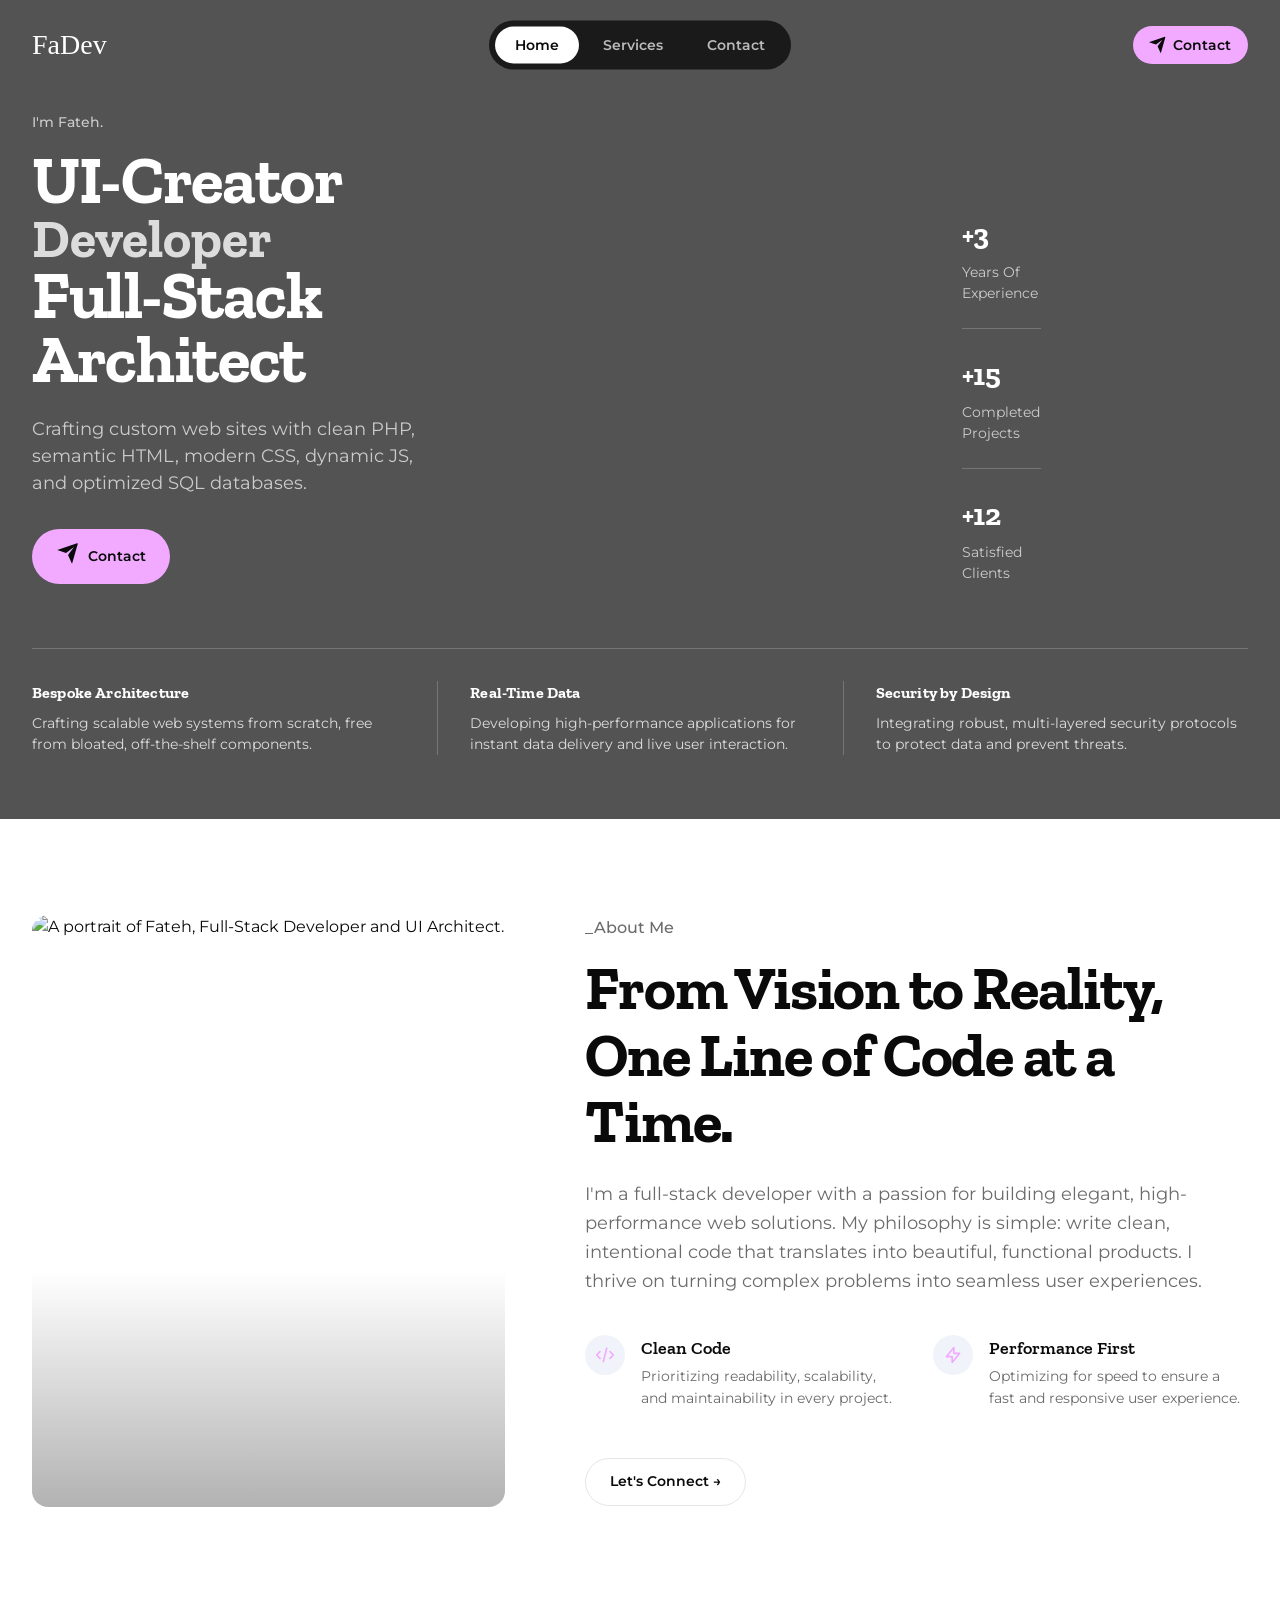
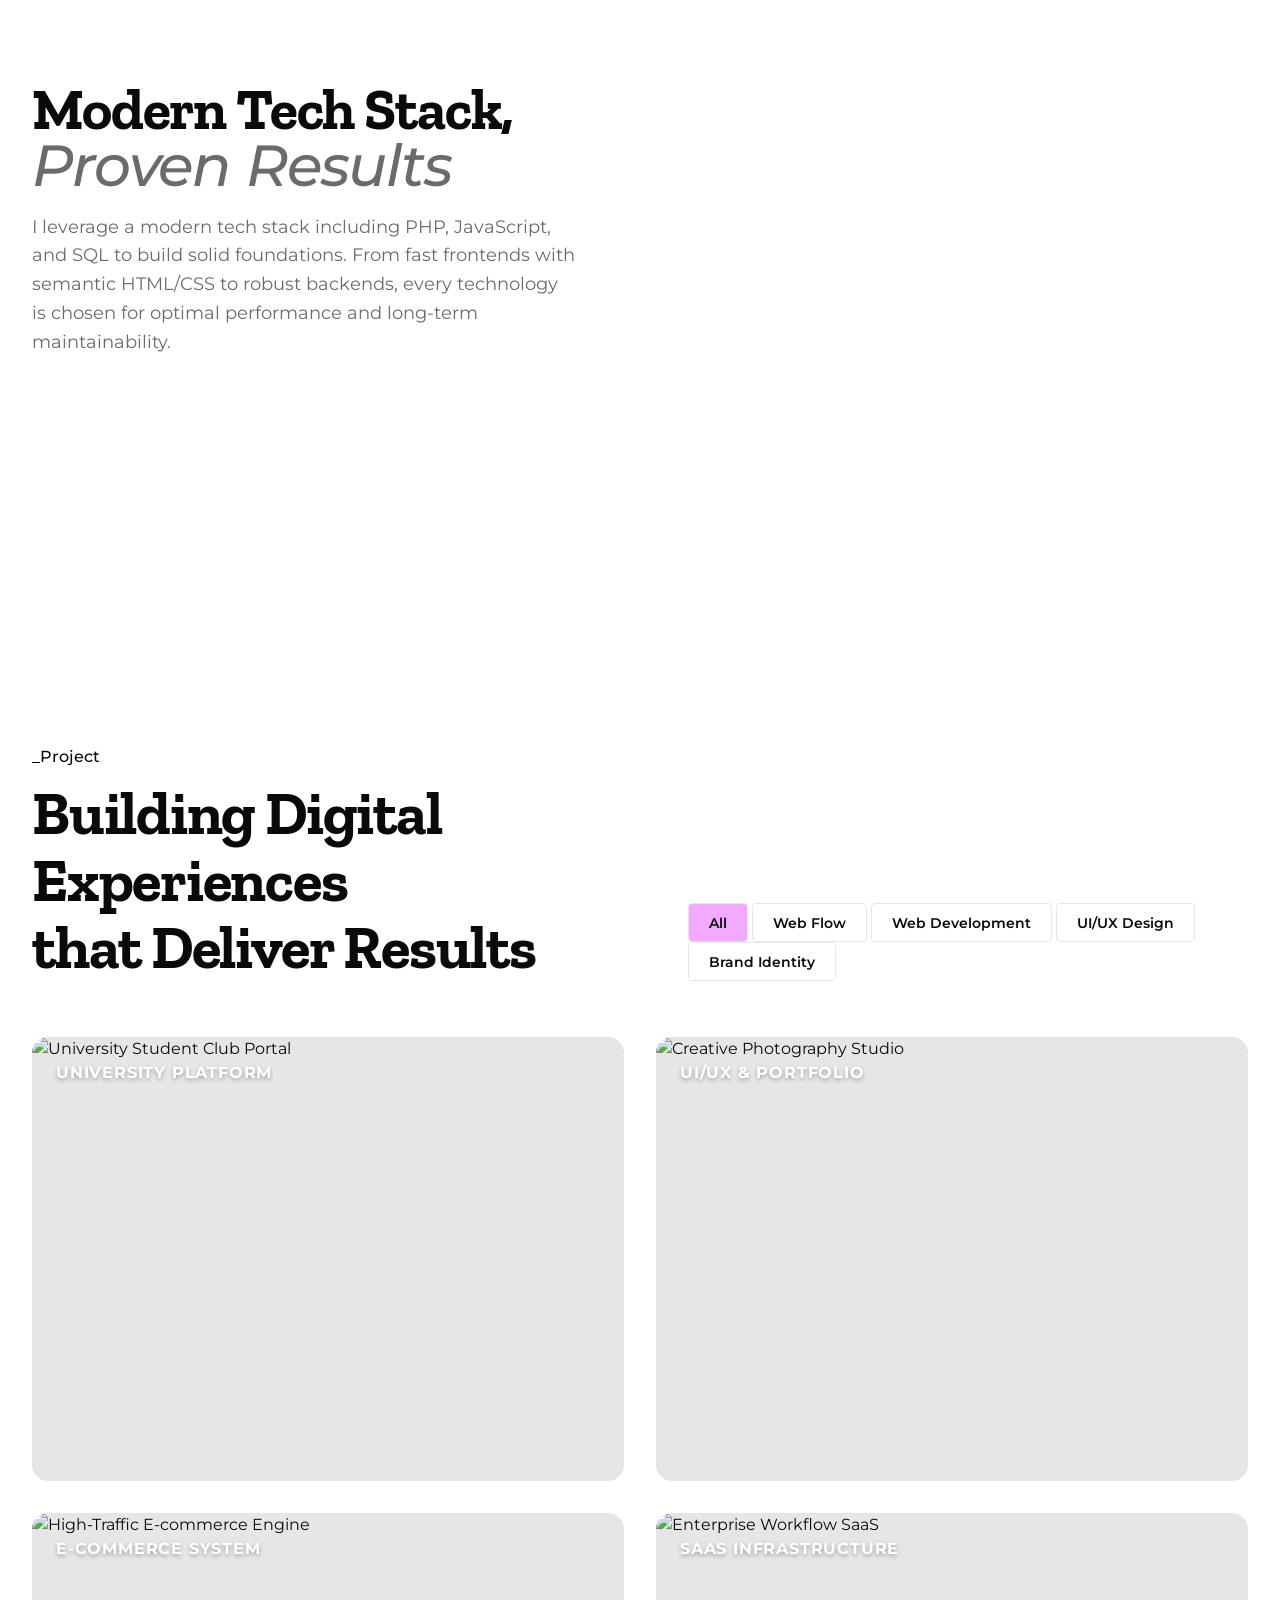
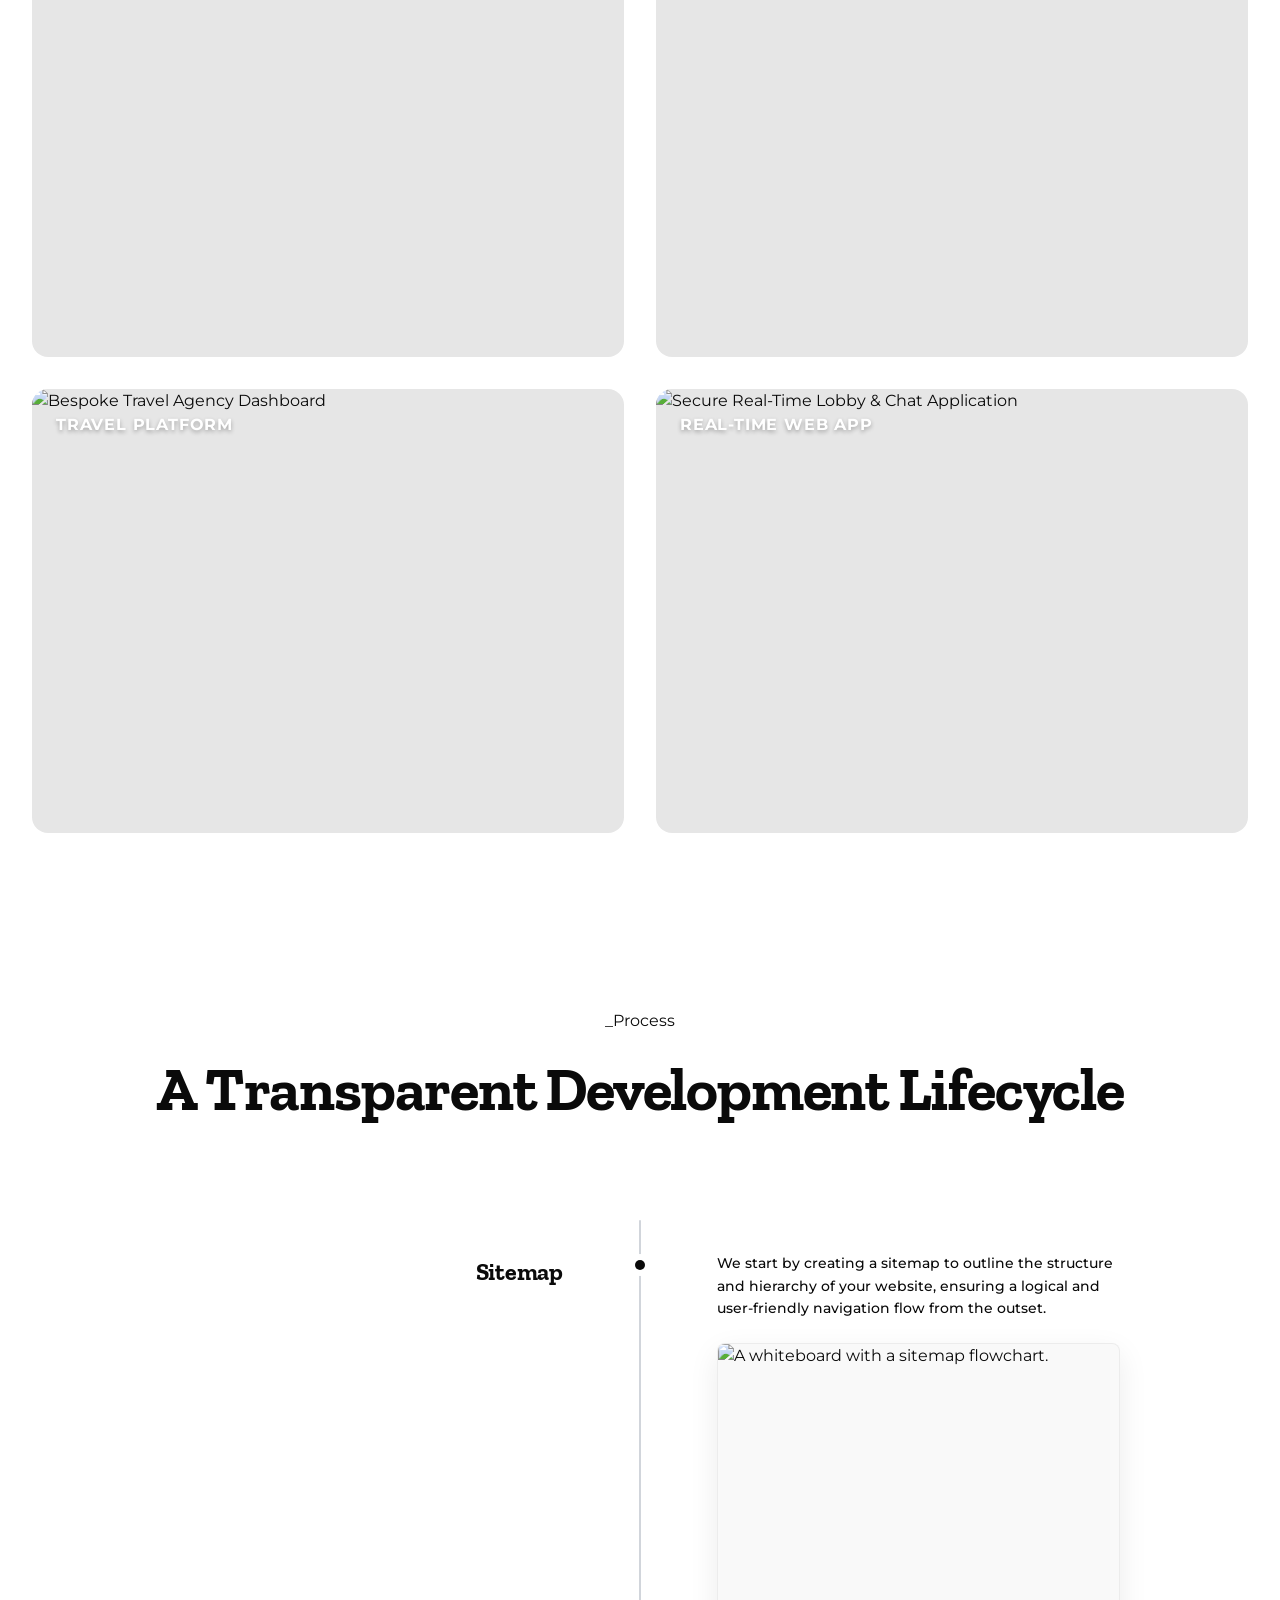
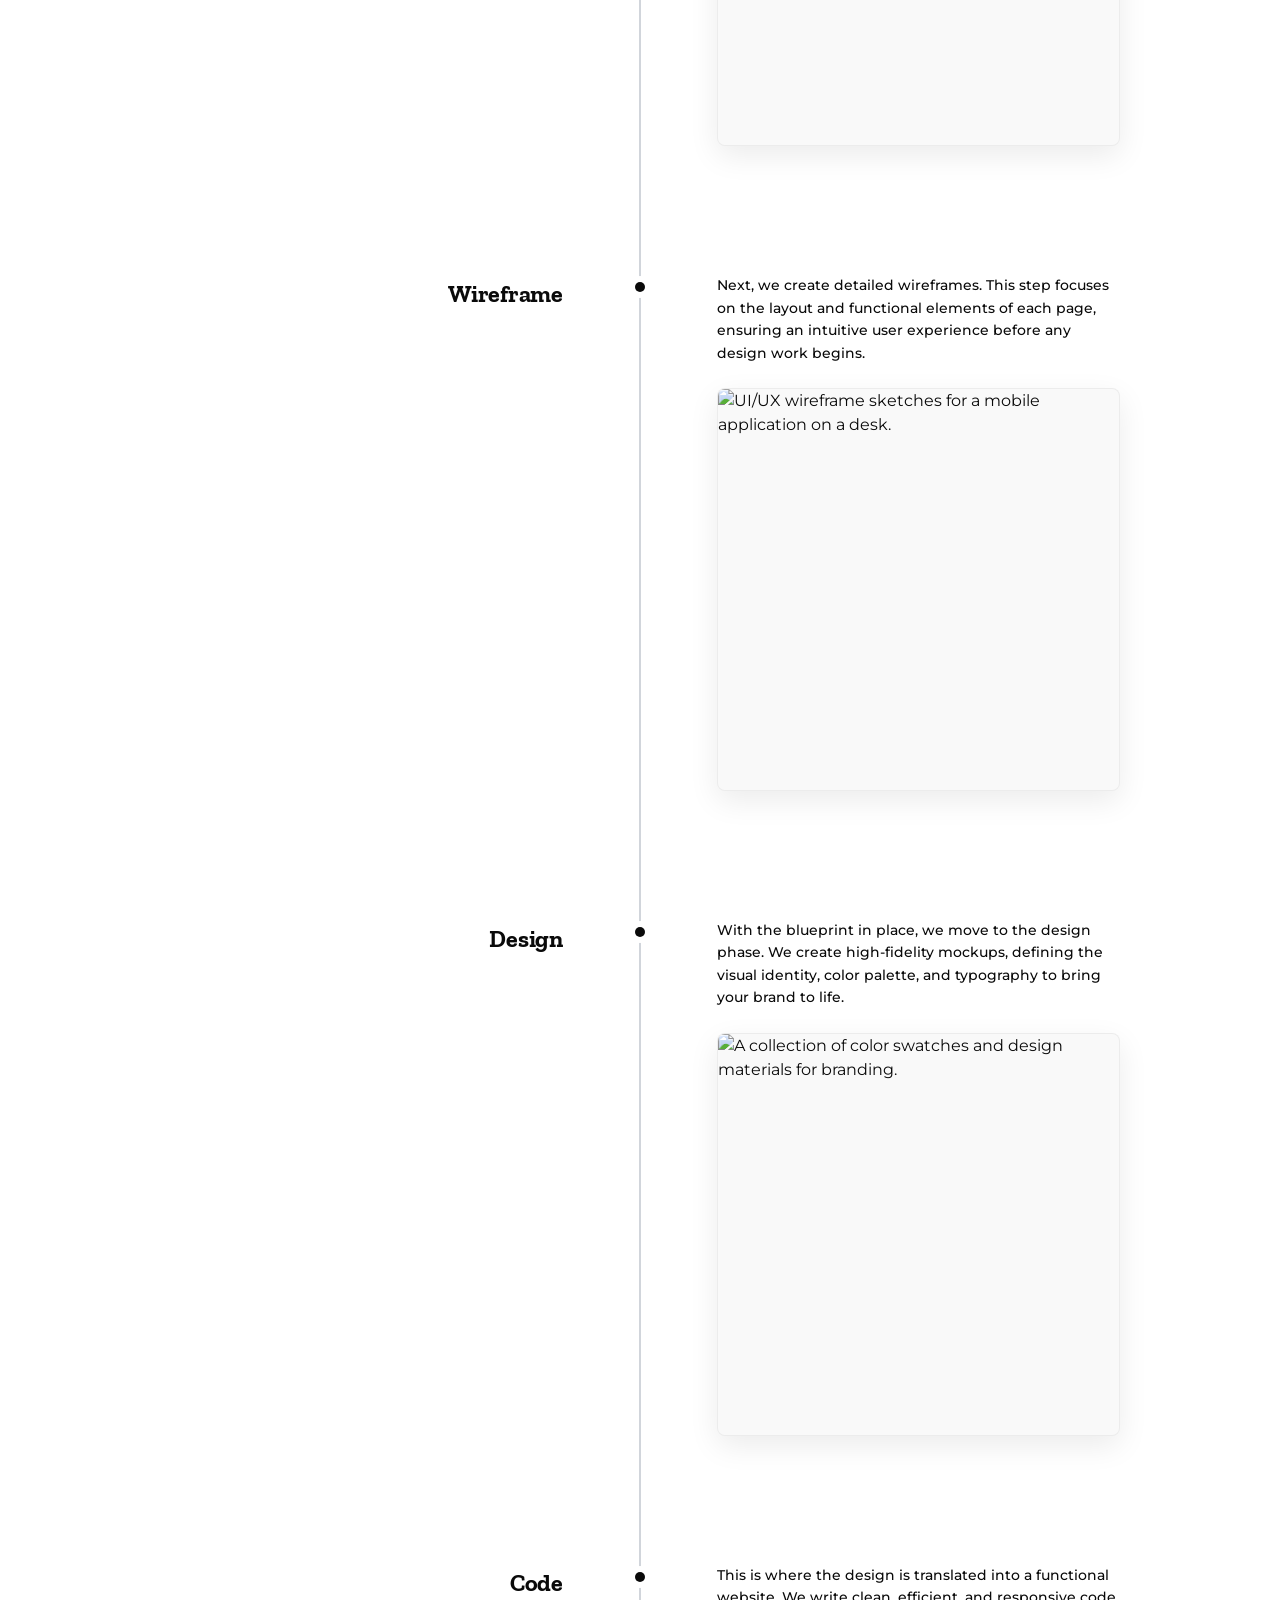
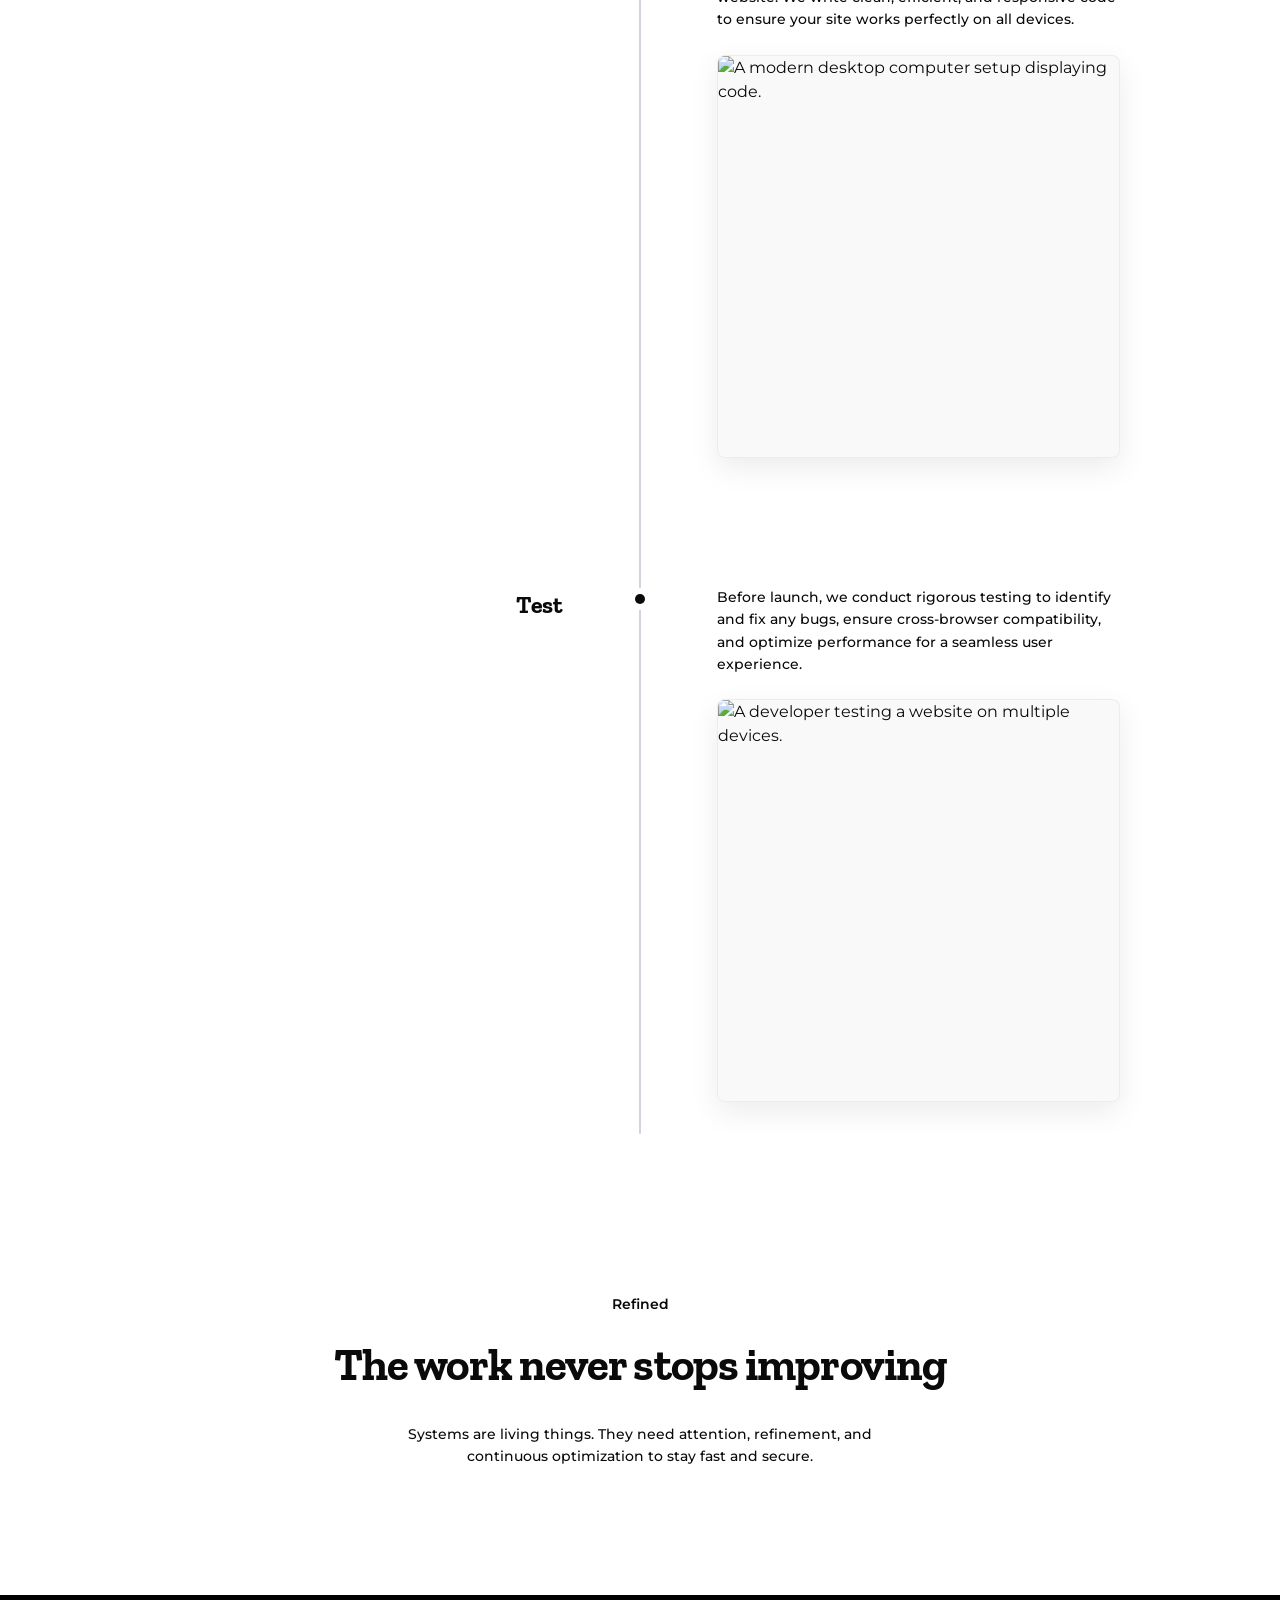
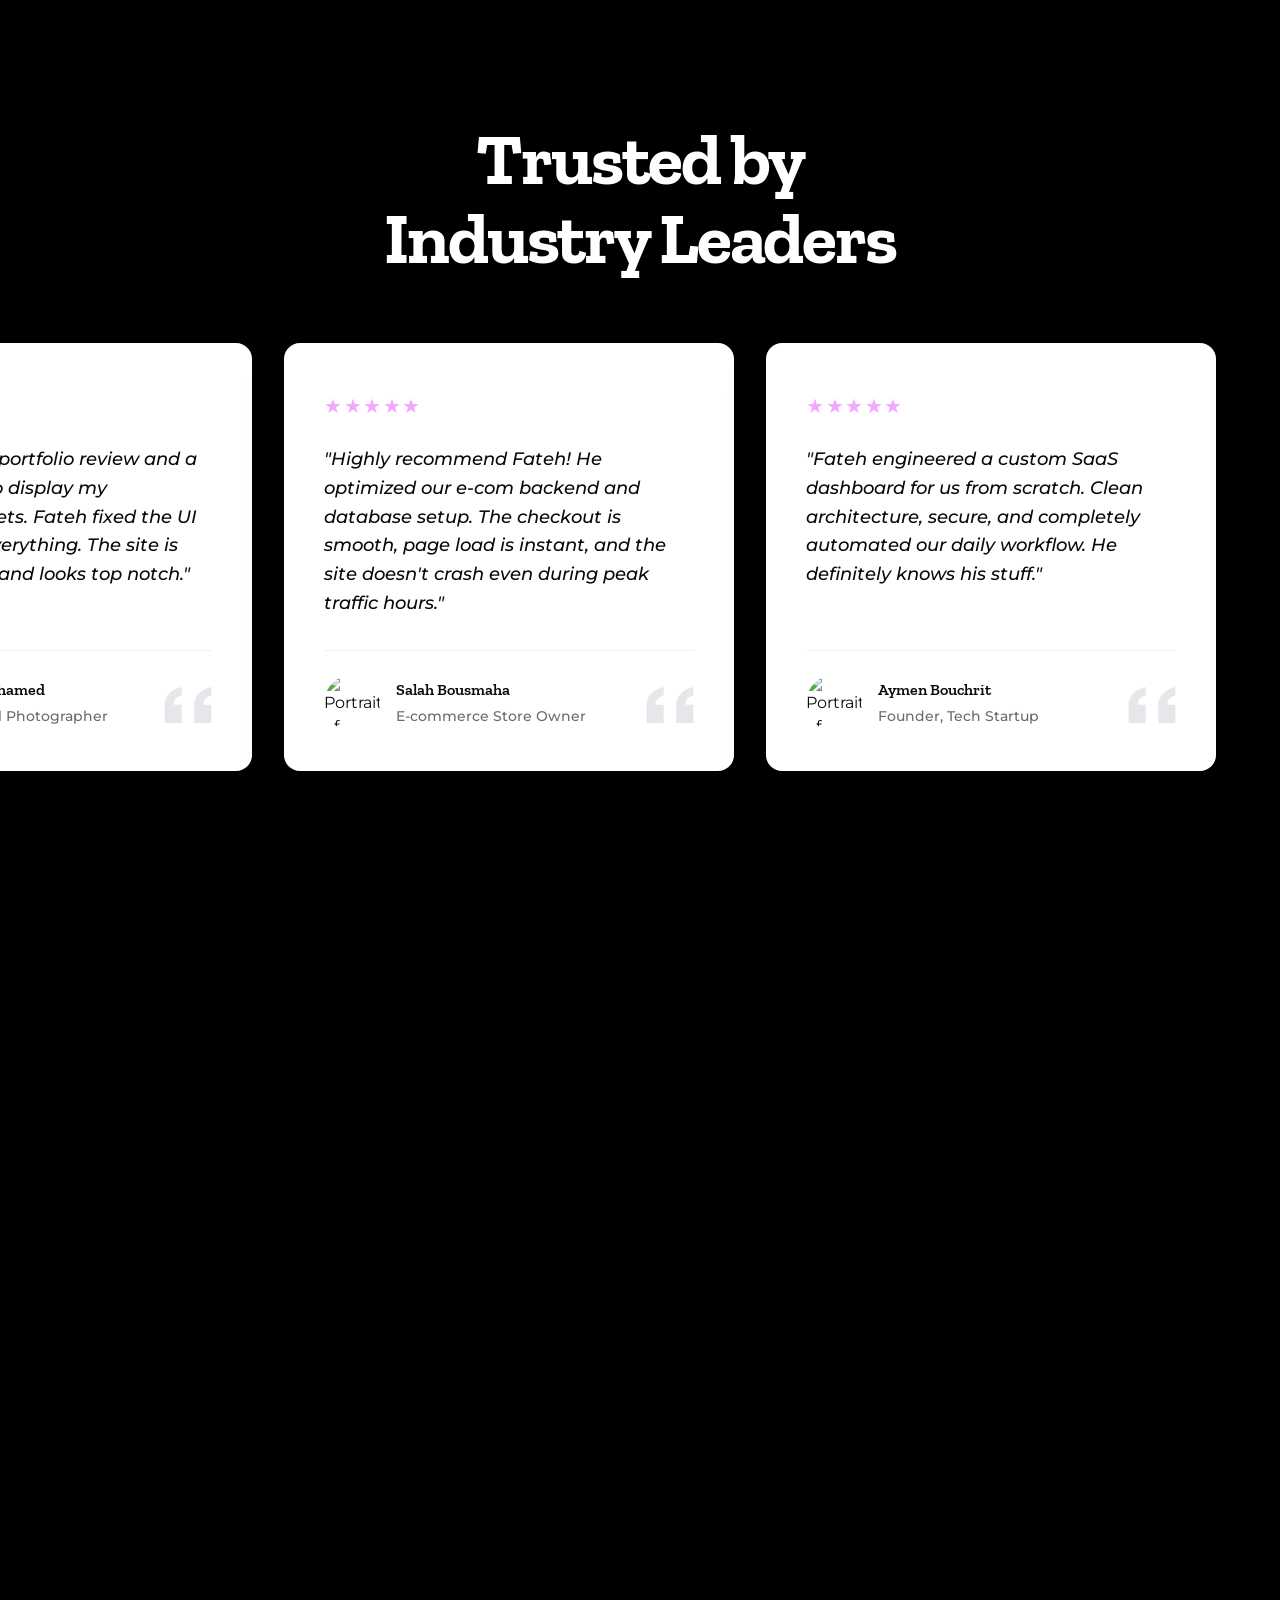
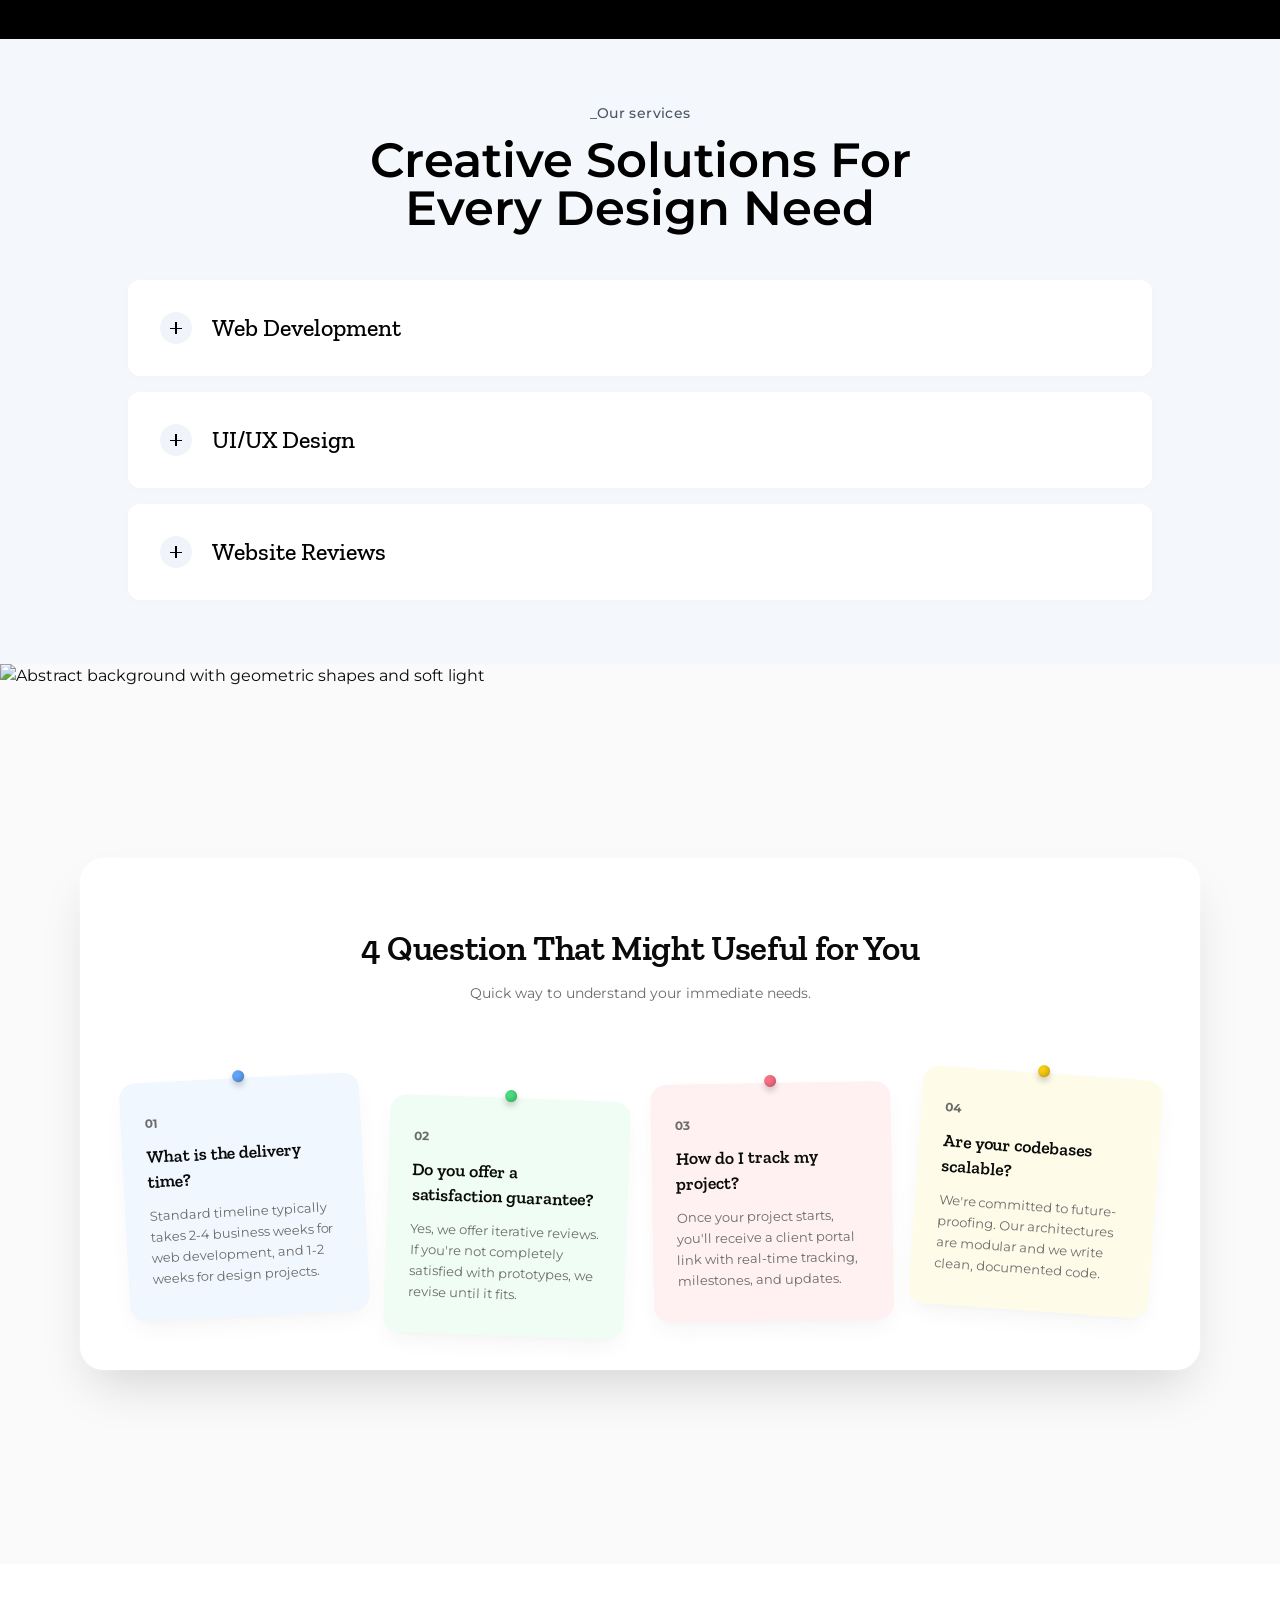
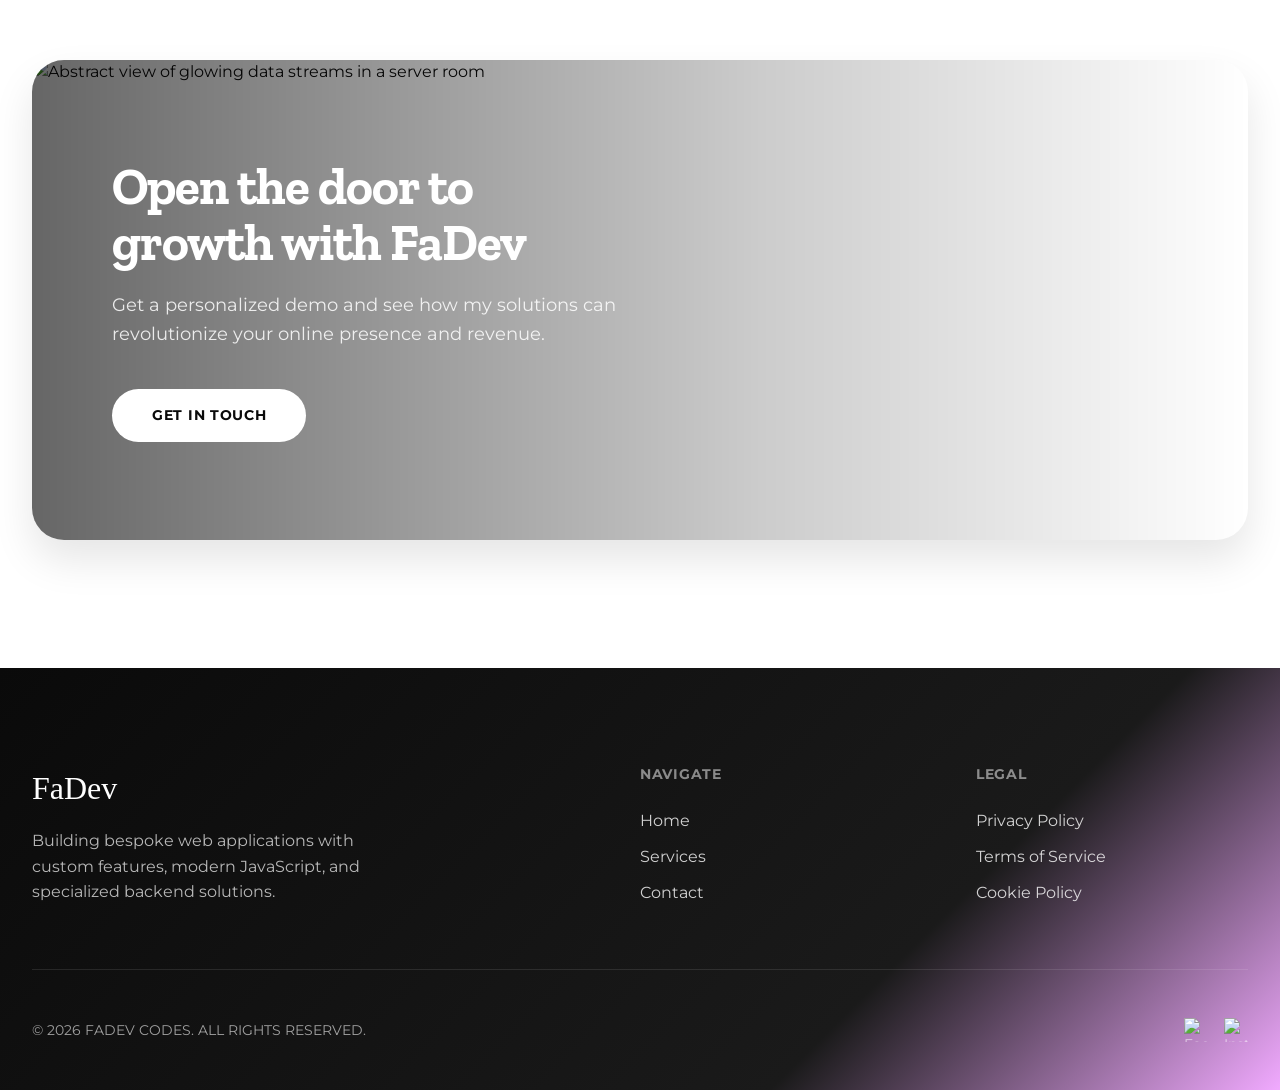
==== index.html @ 1e59ef5e "Update image source for project card in index.html" ====
<!DOCTYPE html>
<html>
<head>
  <meta charset="utf-8">
  <meta name="viewport" content="width=device-width,initial-scale=1">
  <title>FaDev | Fateh - Full-Stack Developer &amp; UI Architect</title>
  <meta name="description" content="Explore the portfolio of Fateh, a skilled Full-Stack Developer &amp; UI Architect crafting custom web solutions with clean PHP, modern CSS, and dynamic JavaScript.">
  <link rel="preconnect" href="https://fonts.googleapis.com">
  <link rel="preconnect" href="https://fonts.gstatic.com" crossorigin="">
  <link rel="stylesheet" href="https://fonts.googleapis.com/css2?family=Montserrat:wght@400;500;600;700&family=Zilla+Slab:wght@600;700&display=swap">
  <link rel="stylesheet" href="style.css">
</head>
<body data-new-gr-c-s-check-loaded="14.1304.0" data-gr-ext-installed="">

<!-- NAVBAR -->
<header class="nav">
  <nav class="nav-inner" aria-label="Primary">
    <a href="#" class="brand" aria-label="FaDev home">
      <span class="brand-name">FaDev</span>
    </a>
    <div class="nav-pill">
      <ul>
        <li><a href="index.html" aria-current="page">Home</a></li>
        <li><a href="services.html">Services</a></li>
        <li><a href="contact.html">Contact</a></li>
      </ul>
    </div>
    <a href="contact.html" class="btn-contact-animated" aria-label="Contact">
      <div class="svg-wrapper-1">
        <div class="svg-wrapper">
          <svg xmlns="http://www.w3.org/2000/svg" viewBox="0 0 24 24" width="24" height="24">
            <path fill="none" d="M0 0h24v24H0z"></path>
            <path fill="currentColor" d="M1.946 9.315c-.522-.174-.527-.455.01-.634l19.087-6.362c.529-.176.832.12.684.638l-5.454 19.086c-.15.529-.455.547-.679.045L12 14l6-8-8 6-8.054-2.685z"></path>
          </svg>
        </div>
      </div>
      <span>Contact</span>
    </a>
  </nav>
</header>

<!-- HERO -->
<main id="home" class="hero">
  <div class="hero-bg">
    <picture>
      <source srcset="https://images.pexels.com/photos/31650359/pexels-photo-31650359.jpeg?auto=compress&cs=tinysrgb&dpr=2&h=750&w=1260&fm=webp" type="image/webp">
      <img src="https://images.pexels.com/photos/31650359/pexels-photo-31650359.jpeg" alt="Abstract purple and blue digital art background">
    </picture>
  </div>
  <section class="hero-inner">
    <div class="hero-grid">
      <div class="hero-left">
        <p class="eyebrow">I'm Fateh.</p>
        <h1 class="h1">
          <span class="mask"><span class="l1">UI-Creator</span></span>
          <span class="mask"><span class="l2">Developer</span></span>
          <span class="mask"><span class="l3">Full-Stack</span></span>
          <span class="mask"><span class="l4">Architect</span></span>
        </h1>
        <p class="lede">Crafting custom web sites with clean PHP, semantic HTML, modern CSS, dynamic JS, and optimized SQL databases.</p>
        <div class="hero-cta-wrapper">
          <a href="contact.html" class="btn-solid-accent">
            <div class="svg-wrapper-1">
              <div class="svg-wrapper">
                <svg xmlns="http://www.w3.org/2000/svg" viewBox="0 0 24 24" width="24" height="24">
                  <path fill="none" d="M0 0h24v24H0z"></path>
                  <path fill="currentColor" d="M1.946 9.315c-.522-.174-.527-.455.01-.634l19.087-6.362c.529-.176.832.12.684.638l-5.454 19.086c-.15.529-.455.547-.679.045L12 14l6-8-8 6-8.054-2.685z"></path>
                </svg>
              </div>
            </div>
            <span>Contact</span>
          </a>
        </div>
      </div>
      <dl class="hero-stats stats">
        <div class="stat" style="animation-delay:1.1s"><dt>+3</dt><dd>Years Of Experience</dd></div>
        <div class="stat" style="animation-delay:1.25s"><dt>+15</dt><dd>Completed Projects</dd></div>
        <div class="stat" style="animation-delay:1.4s"><dt>+12</dt><dd>Satisfied Clients</dd></div>
      </dl>
    </div>
    <div class="features">
      <article class="feature reveal-wave" style="animation-delay: 1.2s;">
        <h2><span class="wave-item">Bespoke Architecture</span></h2>
        <p><span class="wave-item" style="transition-delay: .1s">Crafting scalable web systems from scratch, free from bloated, off-the-shelf components.</span></p>
      </article>
      <article class="feature reveal-wave" style="animation-delay: 1.3s;">
        <h2><span class="wave-item">Real-Time Data</span></h2>
        <p><span class="wave-item" style="transition-delay: .1s">Developing high-performance applications for instant data delivery and live user interaction.</span></p>
      </article>
      <article class="feature reveal-wave" style="animation-delay: 1.4s;">
        <h2><span class="wave-item">Security by Design</span></h2>
        <p><span class="wave-item" style="transition-delay: .1s">Integrating robust, multi-layered security protocols to protect data and prevent threats.</span></p>
      </article>
    </div>
  </section>
</main>

<!-- ABOUT -->
<section id="about" class="about reveal">
  <div class="container">
    <div class="about-grid">
      <!-- Image on the left -->
      <div class="about-image-wrapper reveal-left">
        <picture>
          <source srcset="https://raw.githubusercontent.com/bdlfateh15-maker/myportfolio/refs/heads/main/616171249_122106766335205783_6837617485694297193_n.jpg" type="image/webp">
          <img class="lazy" src="[data-uri]" data-src="https://raw.githubusercontent.com/bdlfateh15-maker/myportfolio/refs/heads/main/616171249_122106766335205783_6837617485694297193_n.jpg" alt="A portrait of Fateh, Full-Stack Developer and UI Architect." loading="lazy">
        </picture>
        <div class="about-image-overlay"></div>
      </div>
      
      <!-- Content on the right -->
      <div class="about-content reveal-right">
        <span class="eyebrow-dark">_About Me</span>
        <h2>From Vision to Reality, One Line of Code at a Time.</h2>
        <p class="about-intro">I'm a full-stack developer with a passion for building elegant, high-performance web solutions. My philosophy is simple: write clean, intentional code that translates into beautiful, functional products. I thrive on turning complex problems into seamless user experiences.</p>
        
        <div class="about-values">
          <div class="value-item">
            <div class="value-icon"><svg fill="none" stroke="currentColor" viewBox="0 0 24 24"><path stroke-linecap="round" stroke-linejoin="round" stroke-width="2" d="M10 20l4-16m4 4l4 4-4 4M6 16l-4-4 4-4"></path></svg></div>
            <div class="value-text">
              <h3>Clean Code</h3>
              <p>Prioritizing readability, scalability, and maintainability in every project.</p>
            </div>
          </div>
          <div class="value-item">
            <div class="value-icon"><svg fill="none" stroke="currentColor" viewBox="0 0 24 24"><path stroke-linecap="round" stroke-linejoin="round" stroke-width="2" d="M13 10V3L4 14h7v7l9-11h-7z"></path></svg></div>
            <div class="value-text">
              <h3>Performance First</h3>
              <p>Optimizing for speed to ensure a fast and responsive user experience.</p>
            </div>
          </div>
        </div>
        
        <div class="about-cta">
          <a href="contact.html" class="btn-outline">Let's Connect →</a>
        </div>
      </div>
    </div>
  </div>
</section>

<!-- TECHNOLOGIES -->
<section id="tech" class="tech">
  <div class="tech-overlay"></div>
  <div class="tech-content reveal-wave in">
    <h2 class="wave-item">Modern Tech Stack,<br><span>Proven Results</span></h2>
    <p class="wave-item" style="transition-delay: .2s">I leverage a modern tech stack including PHP, JavaScript, and SQL to build solid foundations. From fast frontends with semantic HTML/CSS to robust backends, every technology is chosen for optimal performance and long-term maintainability.</p>
  </div>
</section>

<!-- PROJECTS -->
<section id="projects" class="projects">
  <div class="container">
    <div class="projects-header reveal-wave in">
      <div class="projects-title">
        <span class="eyebrow-dark wave-item">_Project</span>
        <h2 class="wave-item" style="transition-delay: .1s">Building Digital Experiences<br>that Deliver Results</h2>
      </div>
      <div class="filters wave-item" style="transition-delay: .2s">
        <button class="filter-btn active" data-filter="all">All</button>
        <button class="filter-btn" data-filter="webflow">Web Flow</button>
        <button class="filter-btn" data-filter="app">Web Development</button>
        <button class="filter-btn" data-filter="uiux">UI/UX Design</button>
        <button class="filter-btn" data-filter="brand">Brand Identity</button>
      </div>
    </div>

    <div class="projects-grid">
      <!-- Project 1 -->
      <a href="project-id1.html" class="project-card reveal fade in" data-category="app" style="transition-delay: .2s">
        <picture>
          <source srcset="https://raw.githubusercontent.com/bdlfateh15-maker/portfolio/refs/heads/main/Beige%20Minimalist%20Website%20and%20Desktop%20Mockup%20Instagram%20Post.png?auto=compress&cs=tinysrgb&w=800&fm=webp" type="image/webp">
          <img class="lazy" src="[data-uri]" data-src="https://images.pexels.com/photos/8474066/pexels-photo-8474066.jpeg?auto=compress&cs=tinysrgb&w=800" alt="University Student Club Portal" loading="lazy">
        </picture>
        <span class="project-tag">University Platform</span>
        <div class="project-arrow"><svg width="24" height="24" viewBox="0 0 24 24" fill="none" stroke="currentColor" stroke-width="2" stroke-linecap="round" stroke-linejoin="round"><path d="M7 17 17 7"></path><path d="M7 7h10v10"></path></svg></div>
        <div class="project-info">
          <div class="project-info-top">
            <h3>University Student Club Portal</h3>
          </div>
          <div class="project-info-bot">
            <span>Vanilla PHP / Native JS</span>
            <span>February 14, 2026</span>
          </div>
        </div>
      </a>

      <!-- Project 2 -->
      <a href="project-id2.html" class="project-card reveal fade in" data-category="uiux" style="transition-delay: .2s">
        <picture>
          <source srcset="https://raw.githubusercontent.com/bdlfateh15-maker/portfolio/refs/heads/main/Minimal%20Aesthetic%20Ipad%20On%20The%20Table%20Mockup%20Instagram%20Story.png?auto=compress&cs=tinysrgb&w=800&fm=webp" type="image/webp">
          <img class="lazy" src="[data-uri]" data-src="https://images.pexels.com/photos/1105766/pexels-photo-1105766.jpeg?auto=compress&cs=tinysrgb&w=800" alt="Creative Photography Studio" loading="lazy">
        </picture>
        <span class="project-tag">UI/UX & Portfolio</span>
        <div class="project-arrow"><svg width="24" height="24" viewBox="0 0 24 24" fill="none" stroke="currentColor" stroke-width="2" stroke-linecap="round" stroke-linejoin="round"><path d="M7 17 17 7"></path><path d="M7 7h10v10"></path></svg></div>
        <div class="project-info">
          <div class="project-info-top">
            <h3>Creative Photography Studio</h3>
          </div>
          <div class="project-info-bot">
            <span>HTML5 / Tailwind CSS</span>
            <span>April 03, 2026</span>
          </div>
        </div>
      </a>

      <!-- Project 3 -->
      <a href="project-id3.html" class="project-card reveal fade in" data-category="app" style="transition-delay: .3s">
        <picture>
          <source srcset="https://images.pexels.com/photos/5935791/pexels-photo-5935791.jpeg?auto=compress&cs=tinysrgb&w=800&fm=webp" type="image/webp">
          <img class="lazy" src="[data-uri]" data-src="https://images.pexels.com/photos/5935791/pexels-photo-5935791.jpeg?auto=compress&cs=tinysrgb&w=800" alt="High-Traffic E-commerce Engine" loading="lazy">
        </picture>
        <span class="project-tag">E-commerce System</span>
        <div class="project-arrow"><svg width="24" height="24" viewBox="0 0 24 24" fill="none" stroke="currentColor" stroke-width="2" stroke-linecap="round" stroke-linejoin="round"><path d="M7 17 17 7"></path><path d="M7 7h10v10"></path></svg></div>
        <div class="project-info">
          <div class="project-info-top">
            <h3>High-Traffic E-commerce Engine</h3>>
          </div>
          <div class="project-info-bot">
            <span>MySQL / Real-time Backend</span>
            <span>May 19, 2026</span>
          </div>
        </div>
      </a>

      <!-- Project 4 -->
      <a href="project-id4.html" class="project-card reveal fade in" data-category="app" style="transition-delay: .2s">
        <picture>
          <source srcset="https://raw.githubusercontent.com/bdlfateh15-maker/portfolio/refs/heads/main/Beige%20Minimal%20Website%20Launch%20Laptop%20Mockup%20Instagram%20Post.png?auto=compress&cs=tinysrgb&w=800&fm=webp" type="image/webp">
          <img class="lazy" src="[data-uri]" data-src="https://images.pexels.com/photos/3861958/pexels-photo-3861958.jpeg?auto=compress&cs=tinysrgb&w=800" alt="Enterprise Workflow SaaS" loading="lazy">
        </picture>
        <span class="project-tag">SaaS Infrastructure</span>
        <div class="project-arrow"><svg width="24" height="24" viewBox="0 0 24 24" fill="none" stroke="currentColor" stroke-width="2" stroke-linecap="round" stroke-linejoin="round"><path d="M7 17 17 7"></path><path d="M7 7h10v10"></path></svg></div>
        <div class="project-info">
          <div class="project-info-top">
            <h3>Enterprise Workflow SaaS</h3>
          </div>
          <div class="project-info-bot">
            <span>Bespoke Web Architecture</span>
            <span>June 11, 2026</span>
          </div>
        </div>
      </a>

      <!-- Project 5 -->
      <a href="project-id5.html" class="project-card reveal fade in" data-category="app" style="transition-delay: .3s">
        <picture>
          <source srcset="https://raw.githubusercontent.com/bdlfateh15-maker/portfolio/refs/heads/main/Brown%20Modern%20Webdesign%20Portfolio%20Tablet%20Mockup%20Facebook%20Post.png?auto=compress&cs=tinysrgb&w=800&fm=webp" type="image/webp">
          <img class="lazy" src="[data-uri]" data-src="https://images.pexels.com/photos/7988086/pexels-photo-7988086.jpeg?auto=compress&cs=tinysrgb&w=800" alt="Bespoke Travel Agency Dashboard" loading="lazy">
        </picture>
        <span class="project-tag">Travel Platform</span>
        <div class="project-arrow"><svg width="24" height="24" viewBox="0 0 24 24" fill="none" stroke="currentColor" stroke-width="2" stroke-linecap="round" stroke-linejoin="round"><path d="M7 17 17 7"></path><path d="M7 7h10v10"></path></svg></div>
        <div class="project-info">
          <div class="project-info-top">
            <h3>Bespoke Travel Agency Dashboard</h3>
          </div>
          <div class="project-info-bot">
            <span>Vanilla PHP / WebSocket System</span>
            <span>June 24, 2026</span>
          </div>
        </div>
      </a>
      
      <!-- Project 7 -->
      <a href="project-id7.html" class="project-card reveal fade in" data-category="app" style="transition-delay: .3s">
        <picture>
          <source srcset="https://images.pexels.com/photos/5668858/pexels-photo-5668858.jpeg?auto=compress&cs=tinysrgb&w=800&fm=webp" type="image/webp">
          <img class="lazy" src="[data-uri]" data-src="https://images.pexels.com/photos/5668858/pexels-photo-5668858.jpeg?auto=compress&cs=tinysrgb&w=800" alt="Secure Real-Time Lobby & Chat Application" loading="lazy">
        </picture>
        <span class="project-tag">Real-Time Web App</span>
        <div class="project-arrow"><svg width="24" height="24" viewBox="0 0 24 24" fill="none" stroke="currentColor" stroke-width="2" stroke-linecap="round" stroke-linejoin="round"><path d="M7 17 17 7"></path><path d="M7 7h10v10"></path></svg></div>
        <div class="project-info">
          <div class="project-info-top">
            <h3>Secure Real-Time Lobby & Chat Application</h3>
          </div>
          <div class="project-info-bot">
            <span>WebSockets / Backend Security System</span>
            <span>March 18, 2026</span>
          </div>
        </div>
      </a>
    </div>
  </div>
</section>

<!-- ROADMAP -->
<section id="roadmap" class="roadmap">
  <div class="container">
    <div class="roadmap-header reveal-wave in">
      <span class="eyebrow-dark wave-item" style="display: block; margin-bottom: 0.5rem;">_Process</span>
      <h2 class="wave-item" style="transition-delay: .1s">A Transparent Development Lifecycle</h2>
    </div>

    <div class="timeline-container">
      <!-- Scroll progress lines -->
      <div class="timeline-line-bg"></div>
      <div class="timeline-line-progress" id="timeline-progress" style="height: 100%;"></div>

      <!-- Item 1 -->
      <div class="timeline-item">
        <div class="timeline-left">
          <h3 class="timeline-date reveal left in">Sitemap</h3>
        </div>
        <div class="timeline-marker"></div>
        <div class="timeline-right">
          <p class="reveal in">We start by creating a sitemap to outline the structure and hierarchy of your website, ensuring a logical and user-friendly navigation flow from the outset.</p>
          <picture>
            <source srcset="https://speckyboy.com/wp-content/uploads/2021/06/sitemap-userflow-inspiration-design-ux-01.jpg" type="image/webp">
            <img class="lazy reveal-right in" src="[data-uri]" data-src="https://speckyboy.com/wp-content/uploads/2021/06/sitemap-userflow-inspiration-design-ux-01.jpg" alt="A whiteboard with a sitemap flowchart." loading="lazy" style="transition-delay: .2s">
          </picture>
        </div>
      </div>

      <!-- Item 2 -->
      <div class="timeline-item">
        <div class="timeline-left">
          <h3 class="timeline-date reveal left in">Wireframe</h3>
        </div>
        <div class="timeline-marker"></div>
        <div class="timeline-right">
          <p class="reveal in">Next, we create detailed wireframes. This step focuses on the layout and functional elements of each page, ensuring an intuitive user experience before any design work begins.</p>
          <picture>
            <source srcset="https://view.subpage.app/app/company/C532b8873cc5442e2b1f2265b77a7d7dc/domain/MTiT0jFlGh/page/Ma9aQb2DGh/article/Me00234392fa544437ec88c10d0d5cd501723469695517/hero/M1720fa5b8e6fb5f0a1f9a76e5a0659731723551028922.webp" type="image/webp">
            <img class="lazy reveal-right in" src="[data-uri]" data-src="https://view.subpage.app/app/company/C532b8873cc5442e2b1f2265b77a7d7dc/domain/MTiT0jFlGh/page/Ma9aQb2DGh/article/Me00234392fa544437ec88c10d0d5cd501723469695517/hero/M1720fa5b8e6fb5f0a1f9a76e5a0659731723551028922.webp" alt="UI/UX wireframe sketches for a mobile application on a desk." loading="lazy" style="transition-delay: .2s">
          </picture>
        </div>
      </div>

      <!-- Item 3 -->
      <div class="timeline-item">
        <div class="timeline-left">
          <h3 class="timeline-date reveal left in">Design</h3>
        </div>
        <div class="timeline-marker"></div>
        <div class="timeline-right">
          <p class="reveal in">With the blueprint in place, we move to the design phase. We create high-fidelity mockups, defining the visual identity, color palette, and typography to bring your brand to life.</p>
          <picture>
            <source srcset="https://99designs-blog.imgix.net/blog/wp-content/uploads/2022/01/104228210.jpg" type="image/webp">
            <img class="lazy reveal-right in" src="[data-uri]" data-src="https://99designs-blog.imgix.net/blog/wp-content/uploads/2022/01/104228210.jpg" alt="A collection of color swatches and design materials for branding." loading="lazy" style="transition-delay: .2s">
          </picture>
        </div>
      </div>

      <!-- Item 4 -->
      <div class="timeline-item">
        <div class="timeline-left">
          <h3 class="timeline-date reveal left in">Code</h3>
        </div>
        <div class="timeline-marker"></div>
        <div class="timeline-right">
          <p class="reveal in">This is where the design is translated into a functional website. We write clean, efficient, and responsive code to ensure your site works perfectly on all devices.</p>
          <picture>
            <source srcset="https://www.sae.edu/gbr/wp-content/uploads/sites/7/2023/11/annie-spratt-QckxruozjRg-unsplash-1216x811.jpg" type="image/webp">
            <img class="lazy reveal-right in" src="[data-uri]" data-src="https://www.sae.edu/gbr/wp-content/uploads/sites/7/2023/11/annie-spratt-QckxruozjRg-unsplash-1216x811.jpg" alt="A modern desktop computer setup displaying code." loading="lazy" style="transition-delay: .2s">
          </picture>
        </div>
      </div>

      <!-- Item 5 -->
      <div class="timeline-item">
        <div class="timeline-left">
          <h3 class="timeline-date reveal left in">Test</h3>
        </div>
        <div class="timeline-marker"></div>
        <div class="timeline-right">
          <p class="reveal in">Before launch, we conduct rigorous testing to identify and fix any bugs, ensure cross-browser compatibility, and optimize performance for a seamless user experience.</p>
          <picture>
            <source srcset="https://storage.googleapis.com/mageplaza.com/media/2024/04/04150402/46.jpg" type="image/webp">
            <img class="lazy reveal-right in" src="[data-uri]" data-src="https://storage.googleapis.com/mageplaza.com/media/2024/04/04150402/46.jpg" alt="A developer testing a website on multiple devices." loading="lazy" style="transition-delay: .2s">
          </picture>
        </div>
      </div>
    </div>

    <!-- Conclusion Section -->
    <div class="roadmap-outro reveal fade in">
      <span class="eyebrow-dark">Refined</span>
      <h2>The work never stops improving</h2>
      <p>Systems are living things. They need attention, refinement, and continuous optimization to stay fast and secure.</p>
    </div>
  </div>
</section>

<!-- TESTIMONIALS -->
<section id="testimonials" class="testimonials-sec">
  <div class="testimonials-sticky">
    <div class="testimonials-header reveal-wave">
      <h2 class="wave-item">Trusted by Industry Leaders</h2>
    </div>
    <div class="testimonials-track" id="testimonials-track">
      <!-- Card 1 -->
      <div class="testimonial-card" itemscope itemtype="https://schema.org/Review">
        <div class="stars" itemprop="reviewRating" itemscope itemtype="https://schema.org/Rating">
          <meta itemprop="ratingValue" content="5">★★★★★
        </div>
        <p class="test-text" itemprop="reviewBody">"Fateh did a killer job with our club site. Students can now sign up for events in seconds, and the dashboard is super easy to use. Honestly, he saved us so much manual work."</p>
        <div class="test-divider"></div>
        <div class="test-author" itemprop="author" itemscope itemtype="https://schema.org/Person">
          <div class="author-info">
            <img class="lazy loaded" src="https://images.pexels.com/photos/91227/pexels-photo-91227.jpeg?auto=compress&cs=tinysrgb&w=100" data-src="https://images.pexels.com/photos/91227/pexels-photo-91227.jpeg?auto=compress&cs=tinysrgb&w=100" alt="Portrait of Abdelrahmane Fekirini, a satisfied client." loading="lazy">
            <div class="author-text">
              <h4 itemprop="name">Abdelrahmane Fekirini</h4>
              <span itemprop="jobTitle">Lead Organizer, University Club</span>
            </div>
          </div>
          <div class="quote-icon"><svg width="42" height="32" viewBox="0 0 42 32" fill="none" xmlns="http://www.w3.org/2000/svg"><path d="M15.5 15.5H8.5C8.5 10.5 11.5 8.5 15.5 7.5V0C6.5 2 0.5 8 0.5 15.5V31.5H15.5V15.5ZM41.5 15.5H34.5C34.5 10.5 37.5 8.5 41.5 7.5V0C32.5 2 26.5 8 26.5 15.5V31.5H41.5V15.5Z" fill="currentColor"></path></svg></div>
        </div>
      </div>

      <!-- Card 2 -->
      <div class="testimonial-card" itemscope itemtype="https://schema.org/Review">
        <div class="stars" itemprop="reviewRating" itemscope itemtype="https://schema.org/Rating">
          <meta itemprop="ratingValue" content="5">★★★★★
        </div>
        <p class="test-text" itemprop="reviewBody">"I needed a solid portfolio review and a faster frontend to display my photography assets. Fateh fixed the UI and optimized everything. The site is now blazing fast and looks top notch."</p>
        <div class="test-divider"></div>
        <div class="test-author" itemprop="author" itemscope itemtype="https://schema.org/Person">
          <div class="author-info">
            <img class="lazy loaded" src="https://images.pexels.com/photos/220453/pexels-photo-220453.jpeg?auto=compress&cs=tinysrgb&w=100" data-src="https://images.pexels.com/photos/220453/pexels-photo-220453.jpeg?auto=compress&cs=tinysrgb&w=100" alt="Portrait of Albert Flores, a satisfied client." loading="lazy">
            <div class="author-text">
              <h4 itemprop="name">hallouch mohamed</h4>
              <span itemprop="jobTitle">Professional Photographer</span>
            </div>
          </div>
          <div class="quote-icon"><svg width="42" height="32" viewBox="0 0 42 32" fill="none" xmlns="http://www.w3.org/2000/svg"><path d="M15.5 15.5H8.5C8.5 10.5 11.5 8.5 15.5 7.5V0C6.5 2 0.5 8 0.5 15.5V31.5H15.5V15.5ZM41.5 15.5H34.5C34.5 10.5 37.5 8.5 41.5 7.5V0C32.5 2 26.5 8 26.5 15.5V31.5H41.5V15.5Z" fill="currentColor"></path></svg></div>
        </div>
      </div>

      <!-- Card 3 -->
      <div class="testimonial-card" itemscope itemtype="https://schema.org/Review">
        <div class="stars" itemprop="reviewRating" itemscope itemtype="https://schema.org/Rating">
          <meta itemprop="ratingValue" content="5">★★★★★
        </div>
        <p class="test-text" itemprop="reviewBody">"Highly recommend Fateh! He optimized our e-com backend and database setup. The checkout is smooth, page load is instant, and the site doesn't crash even during peak traffic hours."</p>
        <div class="test-divider"></div>
        <div class="test-author" itemprop="author" itemscope itemtype="https://schema.org/Person">
          <div class="author-info">
            <img class="lazy loaded" src="https://images.pexels.com/photos/846741/pexels-photo-846741.jpeg?auto=compress&cs=tinysrgb&w=100" data-src="https://images.pexels.com/photos/846741/pexels-photo-846741.jpeg?auto=compress&cs=tinysrgb&w=100" alt="Portrait of Salah Bousmaha, a satisfied client." loading="lazy">
            <div class="author-text">
              <h4 itemprop="name">Salah Bousmaha</h4>
              <span itemprop="jobTitle">E-commerce Store Owner</span>
            </div>
          </div>
          <div class="quote-icon"><svg width="42" height="32" viewBox="0 0 42 32" fill="none" xmlns="http://www.w3.org/2000/svg"><path d="M15.5 15.5H8.5C8.5 10.5 11.5 8.5 15.5 7.5V0C6.5 2 0.5 8 0.5 15.5V31.5H15.5V15.5ZM41.5 15.5H34.5C34.5 10.5 37.5 8.5 41.5 7.5V0C32.5 2 26.5 8 26.5 15.5V31.5H41.5V15.5Z" fill="currentColor"></path></svg></div>
        </div>
      </div>

      <!-- Card 4 -->
      <div class="testimonial-card" itemscope itemtype="https://schema.org/Review">
        <div class="stars" itemprop="reviewRating" itemscope itemtype="https://schema.org/Rating">
          <meta itemprop="ratingValue" content="5">★★★★★
        </div>
        <p class="test-text" itemprop="reviewBody">"Fateh engineered a custom SaaS dashboard for us from scratch. Clean architecture, secure, and completely automated our daily workflow. He definitely knows his stuff."</p>
        <div class="test-divider"></div>
        <div class="test-author" itemprop="author" itemscope itemtype="https://schema.org/Person">
          <div class="author-info">
            <img class="lazy loaded" src="https://images.pexels.com/photos/614810/pexels-photo-614810.jpeg?auto=compress&cs=tinysrgb&w=100" data-src="https://images.pexels.com/photos/614810/pexels-photo-614810.jpeg?auto=compress&cs=tinysrgb&w=100" alt="Portrait of Cody Fisher, a satisfied client." loading="lazy">
            <div class="author-text">
              <h4 itemprop="name">Aymen Bouchrit</h4>
              <span itemprop="jobTitle">Founder, Tech Startup</span>
            </div>
          </div>
          <div class="quote-icon"><svg width="42" height="32" viewBox="0 0 42 32" fill="none" xmlns="http://www.w3.org/2000/svg"><path d="M15.5 15.5H8.5C8.5 10.5 11.5 8.5 15.5 7.5V0C6.5 2 0.5 8 0.5 15.5V31.5H15.5V15.5ZM41.5 15.5H34.5C34.5 10.5 37.5 8.5 41.5 7.5V0C32.5 2 26.5 8 26.5 15.5V31.5H41.5V15.5Z" fill="currentColor"></path></svg></div>
        </div>
      </div>
    </div>
  </div>
</section>

<!-- SERVICES -->
<section id="services" class="services-section-tailwind">
    
    <div class="services-container-tailwind">
        <div class="services-header-tailwind">
            <span class="services-eyebrow-tailwind">_Our services</span>
            <h2 class="services-heading-tailwind">Creative Solutions For<br>Every Design Need</h2>
        </div>

        <div class="accordion-container-tailwind" id="accordion-container">
            <!-- Item 1: Web Development -->
            <div class="accordion-item">
                <div class="accordion-header">
                    <div class="icon-bg">
                        <div class="icon-horizontal"></div>
                        <div class="icon-vertical"></div>
                    </div>
                    <h3>Web Development</h3>
                </div>
                <div class="accordion-content-wrapper">
                    <div class="accordion-content">
                        <div class="accordion-content-inner">
                            <div class="flex-1">
                                <p>Our team delivers robust, future-ready web experiences — clean code, seamless speed, zero compromise. Every module, page, and system is tailored.</p>
                                <a href="contact.html">Contact Us ↗</a>
                                <div class="flex-wrap gap-3"></div>
                            </div>
                            <div class="accordion-image-container single-image">
                                <picture>
                                  <source srcset="https://yalantis.com/wp-content/uploads/2022/06/unit_testing.webp" type="image/webp">
                                  <img class="lazy" src="[data-uri]" data-src="https://yalantis.com/wp-content/uploads/2022/06/unit_testing.webp" alt="A team of developers collaborating on a web development project." loading="lazy">
                                </picture>
                            </div>
                        </div>
                    </div>
                </div>
            </div>

            <!-- Item 2: UI/UX Design -->
            <div class="accordion-item">
                <div class="accordion-header">
                    <div class="icon-bg">
                        <div class="icon-horizontal"></div>
                        <div class="icon-vertical"></div>
                    </div>
                    <h3>UI/UX Design</h3>
                </div>
                <div class="accordion-content-wrapper">
                    <div class="accordion-content">
                        <div class="accordion-content-inner">
                            <div class="flex-1">
                                <p>Our team designs immersive, human-centered experiences — clear journeys, elegant visuals, meaningful motion. Every wireframe, flow, and detail is refined.</p>
                                <a href="contact.html">Contact Us ↗</a>
                                <div class="flex-wrap gap-3"></div>
                            </div>
                            <div class="accordion-image-container single-image">
                                <picture>
                                  <source srcset="https://www.ed2go.com/common/images/1/16890/learn-web-design.jpg" type="image/webp">
                                  <img class="lazy" src="[data-uri]" data-src="https://www.ed2go.com/common/images/1/16890/learn-web-design.jpg" alt="A UI/UX designer sketching wireframes for a new mobile app." loading="lazy">
                                </picture>
                            </div>
                        </div>
                    </div>
                </div>
            </div>

            <!-- Item 3: Website Reviews -->
            <div class="accordion-item">
                <div class="accordion-header">
                    <div class="icon-bg">
                        <div class="icon-horizontal"></div>
                        <div class="icon-vertical"></div>
                    </div>
                    <h3>Website Reviews</h3>
                </div>
                <div class="accordion-content-wrapper">
                    <div class="accordion-content">
                        <div class="accordion-content-inner">
                            <div class="flex-1">
                                <p>We perform comprehensive audits to ensure your website performs at its peak. Our reviews cover usability, performance, and SEO best practices.</p>
                                <a href="contact.html">Schedule Audit ↗</a>
                                <div class="flex-wrap gap-3"></div>
                            </div>
                            <div class="accordion-image-container single-image">
                                <picture>
                                  <source srcset="https://www.lrqa.com/cdn-cgi/image/width=1024,format=auto/globalassets/cyber-security---images/headers-and-other-images/5---security-testing/lrqa-web-application-penetration-testing.jpg" type="image/webp">
                                  <img class="lazy" src="[data-uri]" data-src="https://www.lrqa.com/cdn-cgi/image/width=1024,format=auto/globalassets/cyber-security---images/headers-and-other-images/5---security-testing/lrqa-web-application-penetration-testing.jpg" alt="A technical SEO audit report on a laptop screen." loading="lazy">
                                </picture>
                            </div>
                        </div>
                    </div>
                </div>
            </div>
        </div>
    </div>
</section>

<!-- FAQ SECTION -->
<section id="faq" class="faq-sec">
  <div class="faq-bg-img">
    <!-- Updated FAQ Background -->
    <picture>
      <source srcset="https://images.pexels.com/photos/31622978/pexels-photo-31622978.jpeg?auto=compress&cs=tinysrgb&dpr=2&h=750&w=1260&fm=webp" type="image/webp">
      <img class="lazy" src="[data-uri]" data-src="https://images.pexels.com/photos/31622978/pexels-photo-31622978.jpeg" alt="Abstract background with geometric shapes and soft light" loading="lazy">
    </picture>
  </div>

  
  <div class="faq-container reveal in" style="transition-delay: .2s">
    <div class="faq-header-wrap">
      <h2>4 Question That Might Useful for You</h2>
      <p>Quick way to understand your immediate needs.</p>
    </div>
    
    <div class="faq-grid">
      <!-- Card 1 -->
      <div class="faq-card faq-card-1">
        <div class="faq-pin"></div>
        <span class="faq-num">01</span>
        <h3>What is the delivery time?</h3>
        <p>Standard timeline typically takes 2-4 business weeks for web development, and 1-2 weeks for design projects.</p>
      </div>
      
      <!-- Card 2 -->
      <div class="faq-card faq-card-2">
        <div class="faq-pin"></div>
        <span class="faq-num">02</span>
        <h3>Do you offer a satisfaction guarantee?</h3>
        <p>Yes, we offer iterative reviews. If you're not completely satisfied with prototypes, we revise until it fits.</p>
      </div>
      
      <!-- Card 3 -->
      <div class="faq-card faq-card-3">
        <div class="faq-pin"></div>
        <span class="faq-num">03</span>
        <h3>How do I track my project?</h3>
        <p>Once your project starts, you'll receive a client portal link with real-time tracking, milestones, and updates.</p>
      </div>
      
      <!-- Card 4 -->
      <div class="faq-card faq-card-4">
        <div class="faq-pin"></div>
        <span class="faq-num">04</span>
        <h3>Are your codebases scalable?</h3>
        <p>We're committed to future-proofing. Our architectures are modular and we write clean, documented code.</p>
      </div>
    </div>
  </div>
</section>

<!-- CTA SECTION -->
<section id="cta" class="cta-sec">
  <div class="container">
    <div class="cta-card reveal fade in">
      <div class="cta-bg">
        <picture>
          <source srcset="https://images.pexels.com/photos/12696433/pexels-photo-12696433.jpeg?auto=compress&cs=tinysrgb&dpr=2&h=750&w=1260&fm=webp" type="image/webp">
          <img class="lazy" src="[data-uri]" data-src="https://images.pexels.com/photos/12696433/pexels-photo-12696433.jpeg" alt="Abstract view of glowing data streams in a server room" loading="lazy">
        </picture>
        <div class="cta-overlay"></div>
      </div>
      <div class="cta-content">
        <h2>Open the door to growth with FaDev</h2>
        <p>Get a personalized demo and see how my solutions can revolutionize your online presence and revenue.</p>
        <a href="contact.html" class="btn-solid-white">Get in Touch</a>
      </div>
    </div>
  </div>
</section>

<!-- FOOTER -->
<footer class="footer">
  <div class="container">
    <div class="footer-main">
      <div class="footer-brand">
        <a href="#" class="brand-name">FaDev</a>
        <p>Building bespoke web applications with custom features, modern JavaScript, and specialized backend solutions.</p>
      </div>
      <div class="footer-nav">
        <h4>Navigate</h4>
        <ul>
          <li><a href="index.html">Home</a></li>
          <li><a href="services.html">Services</a></li>
          <li><a href="contact.html">Contact</a></li>
        </ul>
      </div>
      <div class="footer-nav">
        <h4>Legal</h4>
        <ul>
          <li><a href="privacy.html">Privacy Policy</a></li>
          <li><a href="terms.html">Terms of Service</a></li>
          <li><a href="cookies.html">Cookie Policy</a></li>
        </ul>
      </div>
    </div>
    <div class="footer-bottom">
      <p>© 2026 FADEV CODES. ALL RIGHTS RESERVED.</p>
      <div class="footer-socials">
        <a href="https://www.facebook.com/profile.php?id=61586173505509" aria-label="Facebook"><img src="https://raw.githubusercontent.com/bdlfateh15-maker/myportfolio/d4ce337c0dab193c633b0e9be2d2e6fc6d43f960/facebook-svgrepo-com%20(1).svg" alt="Facebook"></a>
        <a href="https://www.instagram.com/fateh.bdl_/" aria-label="Instagram"><img src="https://raw.githubusercontent.com/bdlfateh15-maker/myportfolio/d4ce337c0dab193c633b0e9be2d2e6fc6d43f960/instagram-svgrepo-com.svg" alt="Instagram"></a>
      </div>
    </div>
  </div>
</footer>

<!-- NEW MOBILE RADIAL MENU -->
<nav id="radial-menu" class="uiverse-menu">
  <div class="uiverse-menu-center">
    <button id="radial-menu-toggle" class="uiverse-menu-toggle" aria-label="Toggle menu">
      <svg fill="none" viewBox="0 0 24 24" stroke="currentColor" stroke-width="2">
        <path stroke-linecap="round" stroke-linejoin="round" d="M12 4v16m8-8H4"></path>
      </svg>
    </button>
  </div>

  <div class="uiverse-menu-items">
    <!-- About -->
    <a href="services.html" class="uiverse-menu-item item-1">
      <div class="uiverse-menu-icon">
        <svg fill="none" viewBox="0 0 24 24" stroke="currentColor" stroke-width="2">
          <path stroke-linecap="round" stroke-linejoin="round" d="M21 13.255A23.931 23.931 0 0112 15c-3.183 0-6.22-.62-9-1.745M16 6V4a2 2 0 00-2-2h-4a2 2 0 00-2 2v2m4 6h.01M5 20h14a2 2 0 002-2V8a2 2 0 00-2-2H5a2 2 0 00-2 2v10a2 2 0 002 2z"></path>
        </svg>
      </div>
      <span class="uiverse-menu-label">Services</span>
    </a>

    <!-- Contact -->
    <a href="contact.html" class="uiverse-menu-item item-2">
      <div class="uiverse-menu-icon">
        <svg fill="none" viewBox="0 0 24 24" stroke="currentColor" stroke-width="2">
          <path stroke-linecap="round" stroke-linejoin="round" d="M3 8l7.89 5.26a2 2 0 002.22 0L21 8M5 19h14a2 2 0 002-2V7a2 2 0 00-2-2H5a2 2 0 00-2 2v10a2 2 0 002 2z"></path>
        </svg>
      </div>
      <span class="uiverse-menu-label">Contact</span>
    </a>
  </div>
</nav>

<script src="script.js"></script>
</body>
</html>
---- style.css ----
:root{
      --ink:#0a0a0a; --paper:#fff; --muted:#6b6b6b; --line:#e6e6e6;
      --surface:#1a1a1a; --accent:#f1aaff;

      /* New Font System */
      --font-title: 'Zilla Slab', serif;
      --font-body: 'Montserrat', sans-serif;
      --font-button: 'Montserrat', sans-serif;
    }
    *{box-sizing:border-box;margin:0;padding:0}
    html{-webkit-font-smoothing:antialiased;text-rendering:optimizeLegibility;scroll-behavior:smooth}
    body{font-family:var(--font-body);background:var(--paper);color:var(--ink);line-height:1.5; overflow-x: hidden;}
    img{display:block;max-width:100%}
    a{color:inherit;text-decoration:none}
    ul{list-style:none}

    /* Lazy Loading Styles */
    img.lazy { opacity: 0; transition: opacity 0.5s ease-in-out; }
    img.lazy.loaded { opacity: 1; }


    .container{max-width:80rem;margin:0 auto;padding:0 2rem}

    /* ========== NAVBAR ========== */
    /* Navbar is now transparent, pointer-events are managed to allow clicking through the empty space */
    .nav{position:fixed;inset:0 0 auto 0;z-index:20;background:transparent;transition:background 0.3s ease;pointer-events:none;animation:fade-up .7s ease-out both}
    .nav-inner{display:flex;align-items:center;justify-content:space-between;padding:1.5rem 2rem;max-width:80rem;margin:0 auto;position:relative}
    .nav-inner > * {pointer-events:auto;}
    
    .nav.scrolled {
      background: var(--paper);
      border-bottom: 1px solid var(--line);
    }

    /* Brand color changes on scroll to stay visible on white backgrounds */
    .brand{color:#fff;transition:color 0.3s}
    .nav.scrolled .brand{color:var(--ink);}
    .brand-name{
      font-family: 'Pacifico', cursive;
      font-weight: 400;
      font-size: 1.75rem;
      letter-spacing: normal;
    }
    
    .nav-pill{position:absolute;left:50%;top:50%;transform:translate(-50%,-50%);display:none}
    @media(min-width:768px){.nav-pill{display:block}}
    .nav-pill ul{display:flex;align-items:center;gap:.25rem;background:var(--surface);padding:.375rem;border-radius:999px;font-size:.875rem;font-weight:600;color:rgba(255,255,255,.7); font-family: var(--font-button);}
    .nav-pill a{display:block;padding:.5rem 1.25rem;border-radius:999px;transition:color .2s}
    .nav-pill a:hover{color:#fff}
    .nav-pill a[aria-current="page"]{background:#fff;color:var(--ink)}
    
    .btn-contact-animated {
      font-family: var(--font-button);
      font-size: .875rem;
      font-weight: 600;
      background: var(--accent);
      color: var(--ink);
      padding: 0.6em 1.2em;
      padding-left: 1.1em;
      display: flex;
      align-items: center;
      border: none;
      border-radius: 999px;
      overflow: hidden;
      transition: all 0.2s;
      cursor: pointer;
      pointer-events: auto; /* Required for navbar clickability */
    }
    .btn-contact-animated span {
      display: block;
      margin-left: 0.4em;
      transition: all 0.3s ease-in-out;
    }
    .btn-contact-animated svg {
      display: block;
      transform-origin: center center;
      transition: transform 0.3s ease-in-out;
      width: 1.2rem;
      height: 1.2rem;
    }
    .btn-contact-animated:hover .svg-wrapper {
      animation: fly-1 0.6s ease-in-out infinite alternate;
    }
    .btn-contact-animated:hover svg {
      transform: translateX(1.2em) rotate(45deg) scale(1.1);
    }
    .btn-contact-animated:hover span {
      transform: translateX(6em);
    }
    .btn-contact-animated:active {
      transform: scale(0.95);
    }
    @keyframes fly-1 {
      from { transform: translateY(0.1em); }
      to { transform: translateY(-0.1em); }
    }

    /* ========== HERO ========== */
    .hero{position:relative;overflow:hidden;color:#fff}
    .hero-bg{position:absolute;inset:0;z-index:0;overflow:hidden}
    .hero-bg img{width:100%;height:100%;object-fit:cover;transform:scale(1.05)}
    .hero-bg::after{content:"";position:absolute;inset:0;background:rgba(10,10,10,.7)}
    .hero-inner{position:relative;max-width:80rem;margin:0 auto;padding:7rem 2rem 4rem}
    .hero-grid{display:grid;grid-template-columns:repeat(12,1fr);gap:1.5rem;align-items:end}
    .hero-left{grid-column:span 12}
    .hero-stats{grid-column:span 12}
    @media(min-width:1024px){
      .hero-left{grid-column:span 4}
      .hero-stats{grid-column:span 3;grid-column-start:10}
    }
    
    .eyebrow{font-size:.875rem;font-weight:500;color:rgba(255,255,255,.7);opacity:0;animation:slide-from-left .8s cubic-bezier(.22,1,.36,1) .2s both}
    .h1{margin-top:1rem;font-family:var(--font-title);font-size:clamp(2.8rem,5.5vw,4.2rem);font-weight:700;text-transform:none;line-height:.95;letter-spacing:-.02em}
    .mask{display:block}
    .mask>span{display:inline-block}
    .h1 .l1{animation:slide-from-left .8s cubic-bezier(.22,1,.36,1) .35s both}
    .h1 .l2{display:block;font-family:var(--font-title);font-style:normal;font-weight:700;font-size:.8em;text-transform:none;color:rgba(255,255,255,.8);letter-spacing:normal;animation:slide-from-left .8s cubic-bezier(.22,1,.36,1) .5s both}
    .h1 .l3{animation:slide-from-left .8s cubic-bezier(.22,1,.36,1) .65s both}
    .h1 .l4{animation:slide-from-left .8s cubic-bezier(.22,1,.36,1) .8s both}
    .lede{margin-top:1.5rem;max-width:24rem;color:rgba(255,255,255,.7);opacity:0;animation:slide-from-left .8s cubic-bezier(.22,1,.36,1) .95s both; font-size: 1.125rem;}
    
    /* Removed old .cta styling, handled by inline Tailwind / generic classes where needed */
    .hero-cta-wrapper {
      margin-top: 2rem;
      opacity: 0;
      animation: slide-from-left .8s cubic-bezier(.22,1,.36,1) 1.1s both;
    }

    .btn-solid-accent {
      font-family: var(--font-button);
      display: inline-flex;
      align-items: center;
      gap: 0.5rem;
      padding: 0.8rem 1.5rem;
      background: var(--accent);
      color: var(--ink);
      font-weight: 600;
      font-size: 0.875rem;
      border-radius: 999px;
      cursor: pointer;
      transition: all 0.3s;
    }
    .btn-solid-accent:hover { transform: translateY(-2px); box-shadow: 0 4px 10px rgba(0,0,0,0.1); }
    
    .stats{display:flex;flex-direction:column;gap:1.5rem}
    .stat{opacity:0;animation:slide-from-right .8s cubic-bezier(.22,1,.36,1) both}
    .stat+.stat{border-top:1px solid rgba(255,255,255,.2);padding-top:1.5rem}
    .stat dt{font-family:var(--font-title);font-size:1.875rem;font-weight:700;letter-spacing:-.02em}
    .stat dd{margin-top:.25rem;font-size:.875rem;color:rgba(255,255,255,.7)}
    
    .features{margin-top:4rem;padding-top:2rem;border-top:1px solid rgba(255,255,255,.2);display:grid;grid-template-columns:1fr;gap:2rem}
    @media(min-width:768px){.features{grid-template-columns:repeat(3,1fr);gap:0}.features>*+*{border-left:1px solid rgba(255,255,255,.2);padding-left:2rem}.features>*:not(:last-child){padding-right:2rem}}
    
    .feature{opacity:1}
    .feature h2{font-family:var(--font-title);font-size:1rem;font-weight:700;text-transform:none;letter-spacing:.01em;min-height:1.25rem;color:#fff}
    .feature p{margin-top:.5rem;font-size:.875rem;color:rgba(255,255,255,.8);font-style:normal;font-weight:400;min-height:2.5rem}
    
    .type-cursor { display: inline-block; width: 6px; height: 1em; background-color: var(--accent); vertical-align: text-bottom; margin-left: 4px; animation: blink 1s step-end infinite; }
    @keyframes blink { 0%, 100% { opacity: 1; } 50% { opacity: 0; } }

    /* ========== ABOUT ========== */
    .about { padding: 6rem 0; background: var(--paper); }
    .about-grid { display: grid; grid-template-columns: 1fr; gap: 3rem; align-items: center; }
    @media(min-width: 1024px) { .about-grid { grid-template-columns: 5fr 7fr; gap: 5rem; } }

    .about-image-wrapper { position: relative; border-radius: 1rem; overflow: hidden; aspect-ratio: 4/5; }
    .about-image-wrapper img { width: 100%; height: 100%; object-fit: cover; }
    .about-image-overlay { position: absolute; inset: 0; background: linear-gradient(to top, rgba(0,0,0,0.3), transparent 40%); }

    .about-content .eyebrow-dark { font-size: 1rem; font-weight: 500; color: var(--muted); margin-bottom: 1rem; display: block; }
    .about-content h2 { font-family: var(--font-title); font-size: clamp(2.8rem, 5vw, 3.8rem); font-weight: 700; line-height: 1.1; letter-spacing: -0.02em; margin-bottom: 1.5rem; }
    .about-content .about-intro { font-size: 1.125rem; color: var(--muted); line-height: 1.6; max-width: 55ch; margin-bottom: 2.5rem; }

    .about-values { display: grid; grid-template-columns: 1fr; gap: 2rem; }
    @media(min-width: 768px) { .about-values { grid-template-columns: 1fr 1fr; } }

    .value-item { display: flex; align-items: flex-start; gap: 1rem; }
    .value-icon { flex-shrink: 0; width: 2.5rem; height: 2.5rem; background: #f0f4fa; border-radius: 50%; display: grid; place-items: center; }
    .value-icon svg { width: 1.25rem; height: 1.25rem; color: var(--accent); }
    .value-text h3 { font-family: var(--font-title); font-size: 1.125rem; font-weight: 600; margin-bottom: 0.25rem; }
    .value-text p { font-size: 0.9rem; color: var(--muted); line-height: 1.5; }

    .about-cta { margin-top: 3rem; }
    .btn-outline {
      font-family: var(--font-button);
      display: inline-flex;
      align-items: center;
      gap: 0.5rem;
      padding: 0.8rem 1.5rem;
      border: 1px solid var(--line);
      background: transparent;
      color: var(--ink);
      font-weight: 600;
      font-size: 0.875rem;
      border-radius: 999px;
      cursor: pointer;
      transition: all 0.3s;
    }
    .btn-outline:hover { background: rgba(0,0,0,0.05); border-color: var(--muted); }

    /* ========== TECH STACK ========== */
    .tech{position:relative;display:flex;align-items:flex-start;justify-content:flex-start;min-height:70vh;padding:5rem 2rem;background:url("https://raw.githubusercontent.com/bdlfateh15-maker/myportfolio/refs/heads/main/Untitled%20design.png") center center / cover no-repeat;overflow:hidden}
    .tech-overlay{position:absolute;inset:0;background:rgba(255,255,255,0.85);z-index:0}
    .tech-content{position:relative;z-index:1;max-width:42rem}
    .tech h2{font-family:var(--font-title);font-size:clamp(2.5rem,4.5vw,3.75rem);font-weight:700;text-transform:none;line-height:.95;letter-spacing:-.02em;color:var(--ink)}
    .tech h2 span{display:block;font-family:var(--font-body);font-style:italic;font-weight:500;text-transform:none;color:var(--muted)}
    .tech p{margin-top:1.25rem;font-size:1.125rem;line-height:1.6;color:var(--muted);max-width:34rem}

    /* ========== PROJECTS ========== */
    .projects { padding: 7rem 0 3rem; background: var(--paper); }
    .projects-header { display: flex; flex-direction: column; gap: 2rem; margin-bottom: 3.5rem; }
    @media(min-width: 1024px) { .projects-header { flex-direction: row; justify-content: space-between; align-items: flex-end; } }
    
    .projects-title { display: flex; flex-direction: column; align-items: flex-start; }
    .projects-title .eyebrow-dark { font-size: 1rem; font-weight: 500; color: var(--ink); margin-bottom: 0.75rem; display: block; }
    .projects-title h2 { font-family:var(--font-title);font-size: clamp(2.8rem, 5vw, 3.8rem); font-weight: 700; line-height: 1.1; letter-spacing: -0.02em; }
    
    .filters { display: flex; flex-wrap: wrap; gap: 0.5rem; }
    .filter-btn { font-family:var(--font-button);padding: 0.6rem 1.25rem; border: 1px solid var(--line); background: transparent; color: var(--ink); font-weight: 600; font-size: 0.875rem; border-radius: 4px; cursor: pointer; transition: all 0.3s; }
    .filter-btn:hover { background: rgba(0,0,0,0.05); }
    .filter-btn.active { background: var(--accent); }
    
    .projects-grid { display: grid; grid-template-columns: 1fr; gap: 2rem; }
    @media(min-width: 768px) { .projects-grid { grid-template-columns: 1fr 1fr; } }
    
    /* Project Card Hover Setup */
    .project-card { position: relative; border-radius: 1rem; overflow: hidden; display: block; aspect-ratio: 4/3; text-decoration: none; background: var(--line); }
    .project-card img { width: 100%; height: 100%; object-fit: cover; transition: transform 0.6s cubic-bezier(0.22, 1, 0.36, 1); }
    .project-card:hover img { transform: scale(1.05); }
    
    .project-tag { position: absolute; top: 1.5rem; left: 1.5rem; color: #fff; font-family:var(--font-button);font-weight: 700; font-size: 1rem; z-index: 2; text-shadow: 0 2px 4px rgba(0,0,0,0.3); text-transform: uppercase; letter-spacing: .05em;}
    
    .project-arrow { position: absolute; top: 1.5rem; right: 1.5rem; width: 3rem; height: 3rem; background: var(--accent); border-radius: 50%; display: grid; place-items: center; color: var(--ink); z-index: 2; opacity: 0; visibility: hidden; transform: scale(0.8) translate(-10px, 10px); transition: all 0.4s cubic-bezier(0.22, 1, 0.36, 1); }
    .project-card:hover .project-arrow { opacity: 1; visibility: visible; transform: scale(1) translate(0, 0); }
    
    .project-info { position: absolute; bottom: 1.5rem; left: 1.5rem; right: 1.5rem; background: var(--paper); border-radius: 0.5rem; padding: 1.25rem; z-index: 2; opacity: 0; visibility: hidden; transform: translateY(20px); transition: all 0.4s cubic-bezier(0.22, 1, 0.36, 1); box-shadow: 0 10px 30px rgba(0,0,0,0.08); display: flex; flex-direction: column; gap: 0.75rem; }
    .project-card:hover .project-info { opacity: 1; visibility: visible; transform: translateY(0); }
    
    .project-info-top { display: flex; justify-content: space-between; align-items: center; }
    .project-info-top h3 { font-family:var(--font-title);font-size: 1.25rem; font-weight: 600; color: var(--ink); margin: 0; }
    .project-info-top .price { font-weight: 600; font-size: 1rem; color: var(--ink); }
    
    .project-info-bot { display: flex; justify-content: space-between; align-items: center; font-size: 0.875rem; color: var(--muted); font-weight: 500; }
    
    .project-card.hide { display: none; }

    /* ========== NEW SERVICES HOVER CARDS ========== */
    .services-page h1, .services-page h2 { font-family: var(--font-title); }
    .services-page p, .services-page span { font-family: var(--font-body); }

    .service-hover-card {
        position: relative;
        overflow: hidden;
        background-color: #ffffff;
        border: 1px solid rgba(241, 170, 255, 0.3);
    }
    .service-hover-card::before {
        position: absolute;
        content: "";
        width: 100%;
        height: 100%;
        transition: 0.6s;
        z-index: 0;
        background-color: var(--accent);
    }
    .service-hover-card:hover { box-shadow: 0 10px 25px -5px rgba(241, 170, 255, 0.3); }
    .service-hover-card:nth-child(1)::before { bottom: 0; right: 0; clip-path: circle(8rem at 100% 100%); }
    .service-hover-card:nth-child(2)::before { bottom: 0; left: 0; clip-path: circle(8rem at 0% 100%); }
    .service-hover-card:nth-child(3)::before { top: 0; right: 0; clip-path: circle(8rem at 100% 0%); }
    .service-hover-card:nth-child(4)::before { top: 0; left: 0; clip-path: circle(8rem at 0% 0%); }
    .service-hover-card:hover::before { clip-path: circle(150% at 100% 100%); }
    .service-hover-card:hover p, .service-hover-card:hover h2 { color: #ffffff; }
    .service-hover-card .circle { position: absolute; width: 100%; height: 100%; z-index: 0; inset: 0; opacity: 0.2; }
    .service-hover-card { padding: 2.5rem; text-align: left; }
    .service-hover-card h2 { text-transform: capitalize; margin-bottom: 1rem; font-size: 1.5rem; }
    @media (min-width: 1280px) { .service-hover-card h2 { font-size: 1.875rem; } }
    .service-hover-card p { transition: color 0.5s; }
    .service-hover-card .card-content { position: relative; z-index: 10; }
    .service-hover-card:nth-child(odd) .card-content { padding-right: 0; }
    @media (min-width: 1024px) { .service-hover-card:nth-child(odd) .card-content { padding-right: 6rem; } }
    .service-hover-card:nth-child(1) .circle { background: url("https://images.pexels.com/photos/196646/pexels-photo-196646.jpeg?auto=compress&cs=tinysrgb&w=800") no-repeat 50% 50% / cover; clip-path: circle(8rem at 100% 100%); }
    .service-hover-card:nth-child(2) .circle { background: url("https://images.pexels.com/photos/1181244/pexels-photo-1181244.jpeg?auto=compress&cs=tinysrgb&w=800") no-repeat 50% 50% / cover; clip-path: circle(8rem at 0% 100%); }
    .service-hover-card:nth-child(3) .circle { background: url("https://images.pexels.com/photos/546819/pexels-photo-546819.jpeg?auto=compress&cs=tinysrgb&w=800") no-repeat 50% 50% / cover; clip-path: circle(8rem at 100% 0%); }
    .service-hover-card:nth-child(4) .circle { background: url("https://images.pexels.com/photos/1337380/pexels-photo-1337380.jpeg?auto=compress&cs=tinysrgb&w=800") no-repeat 50% 50% / cover; clip-path: circle(8rem at 0% 0%); }

    /* ========== NEW SERVICES PAGE ========== */
    .services-page { background: var(--paper); }
    .services-grid { display: grid; gap: 1.25rem; }
    @media (min-width: 640px) {
      .services-grid {
        grid-template-columns: repeat(2, 1fr);
      }
    }
    .service-showcase { padding: 8rem 0 6rem; }
    .services-header { text-align: center; margin-bottom: 4rem; }
    .services-header .eyebrow-dark { font-size: 1rem; font-weight: 500; color: var(--muted); margin-bottom: 1rem; display: inline-block;}
    .services-header h2 { font-family:var(--font-title);font-size: clamp(2.8rem, 5vw, 3.8rem); font-weight: 700; line-height: 1.1; letter-spacing: -0.02em; }

    .service-cards-grid { display: grid; grid-template-columns: repeat(auto-fit, minmax(300px, 1fr)); gap: 2rem; }
    .service-card { background: #f9f9f9; border: 1px solid var(--line); border-radius: 1rem; padding: 2.5rem; text-align: center; transition: transform 0.3s, box-shadow 0.3s; }
    .service-card:hover { transform: translateY(-10px); box-shadow: 0 20px 40px rgba(0,0,0,0.08); }
    .service-card-icon { width: 4rem; height: 4rem; margin: 0 auto 1.5rem; background: var(--accent); color: var(--ink); border-radius: 50%; display: grid; place-items: center; }
    .service-card-icon svg { width: 2rem; height: 2rem; }
    .service-card h3 { font-family: var(--font-title); font-size: 1.5rem; margin-bottom: 1rem; }
    .service-card p { color: var(--muted); line-height: 1.6; }

    /* ========== PRICING FACTORS SECTION ========== */
    .pricing-factors-section { padding: 6rem 0; background: var(--paper); }
    .pricing-factors-grid { display: grid; grid-template-columns: repeat(auto-fit, minmax(300px, 1fr)); gap: 2rem; justify-content: center; }
    
    .pricing-factor-card { position: relative; transition: transform 0.3s ease, box-shadow 0.3s ease; background: var(--paper); }
    .pricing-factor-card:hover { transform: translateY(-5px) !important; box-shadow: 0 20px 25px -5px rgba(0, 0, 0, 0.1), 0 8px 10px -6px rgba(0, 0, 0, 0.05); z-index: 10; }
    
    .pricing-factor-content { border: 1px solid var(--line); border-radius: 1.5rem; padding: 2.5rem; text-align: center; height: 100%; display: flex; flex-direction: column; box-shadow: 0 10px 20px rgba(0,0,0,0.04); background: transparent; }
    
    /* Specific Card Styling (Colors & Rotation) */
    .pricing-card-1 { background: #f0f7ff; transform: rotate(-3deg) translateY(10px); }
    .pricing-card-1 .faq-pin { background: #60a5fa; }
    
    .pricing-card-2 { background: #f0fdf4; transform: rotate(2deg) translateY(30px); }
    .pricing-card-2 .faq-pin { background: #4ade80; }
    
    .pricing-card-3 { background: #fff1f2; transform: rotate(-1deg) translateY(15px); }
    .pricing-card-3 .faq-pin { background: #fb7185; }
    
    .pricing-factor-card .faq-pin { position: absolute; top: -8px; left: 50%; transform: translateX(-50%); width: 12px; height: 12px; border-radius: 50%; box-shadow: inset -2px -2px 4px rgba(0,0,0,0.2), 0 4px 6px rgba(0,0,0,0.2); z-index: 3; }
    
    .pricing-factor-icon { width: 3.5rem; height: 3.5rem; margin: 0 auto 1.5rem; background: var(--accent); color: var(--ink); border-radius: 50%; display: grid; place-items: center; }
    .pricing-factor-icon svg { width: 1.75rem; height: 1.75rem; }
    
    .pricing-factor-content h3 { font-family: var(--font-title); font-size: 1.5rem; margin-bottom: 0.75rem; }
    .pricing-factor-content p { color: var(--muted); line-height: 1.6; font-size: 0.9rem; margin-bottom: 1.5rem; }
    
    .pricing-factor-content ul { list-style: none; margin-bottom: 2rem; flex-grow: 1; text-align: left; }
    .pricing-factor-content ul li { padding: 0.6rem 0 0.6rem 2rem; position: relative; font-size: 0.9rem; font-weight: 500; }
    .pricing-factor-content ul li::before { content: '→'; position: absolute; left: 0; color: var(--accent); font-weight: 700; }
    
    .btn-pricing { display: block; width: 100%; text-align: center; background: var(--ink); color: var(--paper); padding: 1rem; border-radius: 0.5rem; font-weight: 600; text-decoration: none; transition: background 0.2s; }
    .btn-pricing:hover { background: #333; }

    /* ========== NEW PROCESS TIMELINE SECTIONS ========== */
    .process-sections-wrapper { position: relative; background: var(--paper); padding: 4rem 0; }
    .bg-wave { position: fixed; bottom: 0; left: 0; width: 100%; height: auto; z-index: 0; pointer-events: none; }
    .process-section { position: relative; z-index: 1; width: 100%; display: flex; flex-direction: column; align-items: center; padding: 4rem 0; }
    .process-title { color: var(--ink); font-family: var(--font-title); font-size: clamp(2.2rem, 4vw, 2.8rem); font-weight: 700; margin-bottom: 2rem; text-align: center; letter-spacing: -0.5px; opacity: 0; cursor: pointer; }
    .process-section.in .process-title { animation: fadeDown 0.8s ease forwards; }
    .process-focus { display: block; font-family: var(--font-body); font-size: 1rem; font-weight: 500; color: var(--muted); margin-top: 0.5rem; letter-spacing: normal; }
    
    .timeline-scroll-wrapper { width: 100%; overflow-x: auto; overflow-y: hidden; display: flex; justify-content: flex-start; padding: 100px 2rem; }
    @media (min-width: 1024px) { .timeline-scroll-wrapper { justify-content: center; padding-left: 0; padding-right: 0; } }
    .timeline-scroll-wrapper::-webkit-scrollbar { height: 6px; }
    .timeline-scroll-wrapper::-webkit-scrollbar-thumb { background-color: #ddd; border-radius: 10px; }
    
    .timeline-area { position: relative; width: 1000px; min-width: 1000px; display: flex; align-items: center; }
    .wavy-line { width: 100%; height: auto; display: block; overflow: visible; }
    .wavy-line path { stroke-dasharray: 1200; stroke-dashoffset: 1200; }
    .process-section.in .wavy-line path { animation: drawLine 2s cubic-bezier(0.4, 0, 0.2, 1) forwards; }
    
    .node { position: absolute; top: 50%; width: 9%; aspect-ratio: 1 / 1; transform: translate(-50%, -50%); opacity: 0; z-index: 2; }
    .process-section.in .node { animation-name: popIn; animation-duration: 0.5s; animation-timing-function: ease; animation-fill-mode: forwards; }
    .process-section.in .timeline-area > .node:nth-of-type(1) { animation-delay: 0.4s; }
    .process-section.in .timeline-area > .node:nth-of-type(2) { animation-delay: 0.7s; }
    .process-section.in .timeline-area > .node:nth-of-type(3) { animation-delay: 1.0s; }
    
    .icon-circle { width: 100%; height: 100%; background-color: var(--paper); border-radius: 50%; display: flex; justify-content: center; align-items: center; box-shadow: 0px 8px 24px rgba(0, 0, 0, 0.08); position: relative; z-index: 3; transition: transform 0.3s ease, box-shadow 0.3s ease; cursor: pointer; }
    .icon-circle:hover { transform: scale(1.08); box-shadow: 0px 12px 30px rgba(0, 0, 0, 0.12); }
    .icon-circle svg { width: 44%; height: 44%; color: var(--accent); }
    
    .text-container { position: absolute; left: 50%; transform: translateX(-50%); width: 200px; display: flex; flex-direction: column; align-items: center; }
    .node.text-bottom .text-container { top: 100%; }
    .node.text-top .text-container { bottom: 100%; flex-direction: column-reverse; }
    
    .connecting-line { width: 1px; height: 35px; background-color: var(--line); margin: 12px 0; }
    .text-container h3 { font-family: var(--font-title); font-size: 1.1rem; font-weight: 600; color: var(--ink); text-align: center; margin: 0 0 0.5rem; }
    .text-container p { margin: 0; text-align: center; color: var(--muted); font-size: 13px; line-height: 1.6; }
    
    @keyframes drawLine { to { stroke-dashoffset: 0; } }
    @keyframes popIn {
        0% { opacity: 0; transform: translate(-50%, -35%) scale(0.8); }
        100% { opacity: 1; transform: translate(-50%, -50%) scale(1); }
    }
    @keyframes fadeDown {
        0% { opacity: 0; transform: translateY(-20px); }
        100% { opacity: 1; transform: translateY(0); }
    }

    /* ========== FAQ SECTION ========== */
    .faq-sec { position: relative; padding: 6rem 1.5rem; min-height: 100vh; display: flex; align-items: center; justify-content: center; background: #fafafa; overflow: hidden; z-index: 1;}
    .faq-bg-img { position: absolute; inset: 0; z-index: -2; }
    .faq-bg-img img { width: 100%; height: 100%; object-fit: cover; opacity: 0.8;}
    .faq-bg-overlay { position: absolute; inset: 0; background: linear-gradient(to bottom, rgba(255,255,255,0.3), rgba(255,255,255,0.8)); z-index: -1; }
    
    .faq-bg-text { font-family:var(--font-title);position: absolute; top: 5%; left: 50%; transform: translateX(-50%); font-size: clamp(5rem, 15vw, 12rem); font-weight: 700; color: #fff; letter-spacing: -0.05em; line-height: 1; opacity: 0.9; z-index: 0; text-align: center; width: 100%; white-space: nowrap;}
    
    .faq-container { position: relative; z-index: 2; background: rgba(255, 255, 255, 0.95); backdrop-filter: blur(10px); border-radius: 1.5rem; padding: 4rem 2rem; max-width: 70rem; width: 100%; box-shadow: 0 25px 50px -12px rgba(0, 0, 0, 0.15), 0 0 0 1px rgba(255,255,255,0.5); text-align: center; }
    
    .faq-header-wrap { margin-bottom: 4rem; }
    .faq-header-wrap h2 { font-family:var(--font-title);font-size: clamp(1.8rem, 3vw, 2.2rem); font-weight: 600; color: var(--ink); margin-bottom: 0.5rem; letter-spacing: -0.01em; }
    .faq-header-wrap p { color: var(--muted); font-size: 0.875rem; }
    
    .faq-grid { display: flex; justify-content: center; align-items: flex-start; gap: 1.5rem; flex-wrap: wrap; }
    
    .faq-card { position: relative; background: #fff; border-radius: 1rem; padding: 2rem 1.5rem; width: 240px; text-align: left; box-shadow: 0 10px 25px -5px rgba(0, 0, 0, 0.05), 0 4px 6px -4px rgba(0, 0, 0, 0.02); transition: transform 0.3s ease, box-shadow 0.3s ease; }
    .faq-card:hover { transform: translateY(-5px) !important; box-shadow: 0 20px 25px -5px rgba(0, 0, 0, 0.1), 0 8px 10px -6px rgba(0, 0, 0, 0.05); z-index: 10; }
    
    .faq-pin { position: absolute; top: -8px; left: 50%; transform: translateX(-50%); width: 12px; height: 12px; border-radius: 50%; box-shadow: inset -2px -2px 4px rgba(0,0,0,0.2), 0 4px 6px rgba(0,0,0,0.2); z-index: 3; }
    
    .faq-num { font-size: 0.75rem; font-weight: 700; color: var(--muted); display: block; margin-bottom: 0.75rem; }
    .faq-card h3 { font-family:var(--font-title);font-size: 1.1rem; font-weight: 600; line-height: 1.4; color: var(--ink); margin-bottom: 0.75rem; min-height: 2.8rem;}
    .faq-card p { font-size: 0.8125rem; line-height: 1.6; color: var(--muted); }
    
    /* Specific Card Styling (Colors & Rotation) */
    .faq-card-1 { background: #f0f7ff; transform: rotate(-3deg) translateY(10px); }
    .faq-card-1 .faq-pin { background: #60a5fa; }
    
    .faq-card-2 { background: #f0fdf4; transform: rotate(2deg) translateY(30px); }
    .faq-card-2 .faq-pin { background: #4ade80; }
    
    .faq-card-3 { background: #fff1f2; transform: rotate(-1deg) translateY(15px); }
    .faq-card-3 .faq-pin { background: #fb7185; }
    
    .faq-card-4 { background: #fefce8; transform: rotate(4deg) translateY(5px); }
    .faq-card-4 .faq-pin { background: #facc15; }

    @media (max-width: 1024px) {
      .faq-grid { flex-direction: column; align-items: center; gap: 2rem; }
      .faq-card { width: 100%; max-width: 320px; transform: none !important; }
      .faq-card:hover { transform: translateY(-5px) !important; }
    }

    /* Scroll reveal Animations */
    .reveal{opacity:0;transform:translateY(2rem);transition:opacity .9s cubic-bezier(.22,1,.36,1),transform .9s cubic-bezier(.22,1,.36,1)}
    .reveal.left{transform:translateX(-2rem)}
    .reveal.scale{transform:scale(.95)}
    .reveal.fade{transform:none}
    .reveal.in{opacity:1;transform:none}

    .reveal-right { opacity: 0; transform: translateX(50px); transition: opacity 0.9s cubic-bezier(0.22, 1, 0.36, 1), transform 0.9s cubic-bezier(0.22, 1, 0.36, 1); }
    .reveal-right.in { opacity: 1; transform: translateX(0); }

    /* Wave animation for section headers and texts */
    .reveal-wave { overflow: hidden; }
    .reveal-wave .wave-item { display: inline-block; transform: translateY(110%); opacity:0; transition: transform 0.8s cubic-bezier(.22,1,.36,1), opacity 0.8s ease; }
    .reveal-wave.in .wave-item { transform: translateY(0); opacity:1;}

    /* ========== ROADMAP TIMELINE ========== */
    .roadmap { padding: 8rem 0; background: var(--paper); overflow: hidden; }
    .roadmap-header { text-align: center; margin-bottom: 6rem; }
    .roadmap-header h2 { font-family:var(--font-title);font-size: clamp(2.8rem, 5vw, 3.8rem); font-weight: 700; line-height: 1.1; letter-spacing: -0.02em; margin-top: 1rem; }
    
    .timeline-container { position: relative; max-width: 60rem; margin: 0 auto; padding: 2rem 0; }
    
    /* The central lines */
    .timeline-line-bg { position: absolute; left: 50%; top: 0; bottom: 0; width: 2px; background: #d1d5db; transform: translateX(-50%); border-radius: 2px; }
    .timeline-line-progress { position: absolute; left: 50%; top: 0; width: 2px; background: var(--ink); transform: translateX(-50%); height: 0%; border-radius: 2px; transition: height 0.1s ease-out; }
    
    .timeline-item { display: flex; align-items: flex-start; margin-bottom: 8rem; position: relative; z-index: 2; }
    .timeline-item:last-child { margin-bottom: 0; }
    
    /* Left side (Date) */
    .timeline-left { flex: 1; text-align: right; padding-right: 4rem; padding-top: 0.1rem; }
    .timeline-date { font-family:var(--font-title);font-size: 1.5rem; font-weight: 700; color: var(--ink); letter-spacing: -0.01em; }
    
    /* Center marker */
    .timeline-marker { width: 10px; height: 10px; background: var(--ink); border-radius: 50%; margin: 0 0.5rem; position: relative; top: 0.5rem; z-index: 3; box-shadow: 0 0 0 6px var(--paper); flex-shrink: 0; }
    
    /* Right side (Content) */
    .timeline-right { flex: 1; padding-left: 4rem; }
    .timeline-right p { font-size: 0.875rem; color: var(--ink); margin-bottom: 1.5rem; max-width: 26rem; line-height: 1.6; font-weight: 500; }
    
    .view-action { display: flex; align-items: center; gap: 1rem; margin-bottom: 2rem; }
    .btn-explore {
      position: relative;
      display: inline-flex;
      align-items: center;
      justify-content: center;
      padding: 0.7rem 2rem;
      overflow: hidden;
      font-weight: 500;
      font-size: 0.875rem;
      color: var(--ink);
      transition: all 0.3s ease-out;
      border: 2px solid #f1aaff; /* Rose/Accent border */
      border-radius: 999px;
      box-shadow: 0 4px 6px -1px rgba(0, 0, 0, 0.1), 0 2px 4px -1px rgba(0, 0, 0, 0.06);
      background: transparent;
      font-family: var(--font-button);
      cursor: pointer;
    }
    .btn-explore .explore-icon-wrap {
      position: absolute;
      inset: 0;
      display: flex;
      align-items: center;
      justify-content: center;
      width: 100%;
      height: 100%;
      color: var(--ink);
      transition: all 0.3s ease;
      transform: translateX(-100%);
      background: #f1aaff; /* Rose/Accent background */
    }
    .btn-explore:hover .explore-icon-wrap {
      transform: translateX(0);
    }
    .btn-explore svg {
      width: 1.25rem;
      height: 1.25rem;
    }
    .btn-explore .explore-text {
      position: absolute;
      display: flex;
      align-items: center;
      justify-content: center;
      width: 100%;
      height: 100%;
      color: var(--ink);
      transition: all 0.3s ease;
      transform: translateX(0);
    }
    .btn-explore:hover .explore-text {
      transform: translateX(100%);
    }
    .btn-explore .explore-hidden {
      position: relative;
      visibility: hidden;
    }
    
    .timeline-right img { border-radius: 0.5rem; width: 100%; max-width: 26rem; aspect-ratio: 1/1; object-fit: cover; border: 1px solid rgba(0,0,0,0.05); box-shadow: 0 10px 30px rgba(0,0,0,0.08); background: #f9f9f9; }
    
    /* Outro text */
    .roadmap-outro { text-align: center; margin-top: 10rem; display: flex; flex-direction: column; align-items: center;}
    .roadmap-outro .eyebrow-dark { font-size: 0.875rem; font-weight: 600; color: var(--ink); }
    .roadmap-outro h2 { font-family:var(--font-title);font-size: clamp(2.2rem, 4vw, 2.8rem); font-weight: 700; margin: 1rem 0 1.5rem; letter-spacing: -0.02em; }
    .roadmap-outro p { color: var(--ink); font-size: 0.875rem; line-height: 1.6; max-width: 32rem; font-weight: 500;}

    /* Mobile adaptations for roadmap */
    @media (max-width: 768px) {
      .timeline-line-bg, .timeline-line-progress { left: 24px; }
      .timeline-item { flex-direction: column; margin-bottom: 5rem; }
      .timeline-left { text-align: left; padding-right: 0; padding-left: 3.5rem; margin-bottom: 0.75rem; width: 100%; }
      .timeline-marker { position: absolute; left: 19px; top: 0.4rem; margin: 0; }
      .timeline-right { padding-left: 3.5rem; width: 100%; }
      .timeline-right img { max-width: 100%; }
    }

    @keyframes slide-from-left{0%{transform:translateX(-50px);opacity:0}100%{transform:translateX(0);opacity:1}}
    @keyframes slide-from-right{0%{transform:translateX(50px);opacity:0}100%{transform:translateX(0);opacity:1}}
    @keyframes fade-up{0%{transform:translateY(24px);opacity:0}100%{transform:translateY(0);opacity:1}}
    @keyframes fade-in-slow{0%{opacity:0}100%{opacity:1}}
    @keyframes image-reveal{0%{clip-path:inset(0 0 100% 0);transform:scale(1.08)}100%{clip-path:inset(0 0 0 0);transform:scale(1)}}

    /* ========== TESTIMONIALS (HORIZONTAL SCROLL) ========== */
    .testimonials-sec { background: #000; color: #fff; position: relative; }
    .testimonials-sticky { position: sticky; top: 0; height: 100vh; display: flex; flex-direction: column; justify-content: center; overflow: hidden; }
    
    .testimonials-header { text-align: center; padding: 0 2rem; margin-bottom: 4rem; }
    .testimonials-header h2 { font-family:var(--font-title);font-size: clamp(3rem, 6vw, 4.5rem); font-weight: 700; line-height: 1.1; letter-spacing: -0.03em; color: #fff; max-width: 15ch; margin: 0 auto; text-wrap: balance;}

    .testimonials-track { display: flex; gap: 2rem; padding: 0 5vw; width: max-content; will-change: transform; }
    
    .testimonial-card { background: #fff; color: var(--ink); width: 85vw; max-width: 450px; border-radius: 1rem; padding: 3rem 2.5rem 2.5rem; display: flex; flex-direction: column; flex-shrink: 0; box-shadow: 0 20px 40px rgba(0,0,0,0.2); }
    
    .testimonial-card .stars { color: #f3a8ff; font-size: 1.25rem; letter-spacing: 0.1rem; margin-bottom: 1.5rem; }
    .testimonial-card .test-text { font-size: 1.125rem; line-height: 1.6; font-weight: 500; margin-bottom: 2rem; flex-grow: 1; font-style: italic;}
    .testimonial-card .test-divider { height: 1px; background: #f0f0f0; margin-bottom: 1.5rem; }
    
    .testimonial-card .test-author { display: flex; justify-content: space-between; align-items: flex-end; }
    .testimonial-card .author-info { display: flex; align-items: center; gap: 1rem; }
    .testimonial-card .author-info img { width: 3.5rem; height: 3.5rem; border-radius: 50%; object-fit: cover; }
    .testimonial-card .author-text h4 { font-family:var(--font-title);font-size: 1rem; font-weight: 600; margin-bottom: 0.1rem; }
    .testimonial-card .author-text span { font-size: 0.875rem; color: var(--muted); font-weight: 500; }
    .testimonial-card .quote-icon svg { width: 3rem; height: auto; color: #e5e7eb; }

    @media (max-width: 768px) {
      .testimonials-sec { height: auto; padding: 5rem 0; }
      .testimonials-sticky { position: static; height: auto; display: block; overflow: visible; }
      .testimonials-track { 
        flex-direction: column; 
        width: auto; 
        padding: 0 1.5rem;
      }
      .testimonial-card { width: 100%; max-width: 100%; }
    }

    /* ========== CTA SECTION ========== */
    .cta-sec { padding: 6rem 0 8rem; background: var(--paper); }
    .cta-card { position: relative; border-radius: 2rem; overflow: hidden; min-height: 480px; display: flex; align-items: center; padding: 4rem 5rem; box-shadow: 0 20px 40px rgba(0,0,0,0.1); }
    .cta-bg { position: absolute; inset: 0; z-index: 0; }
    .cta-bg img { width: 100%; height: 100%; object-fit: cover; }
    .cta-overlay { position: absolute; inset: 0; background: linear-gradient(to right, rgba(0,0,0,0.6) 0%, rgba(0,0,0,0.2) 60%, transparent 100%); }
    .cta-content { position: relative; z-index: 1; max-width: 32rem; color: #fff; }
    .cta-content h2 { font-family:var(--font-title);font-size: clamp(2.8rem, 4vw, 3.5rem); font-weight: 700; line-height: 1.1; letter-spacing: -0.02em; margin-bottom: 1.25rem; }
    .cta-content p { font-size: 1.125rem; line-height: 1.6; color: rgba(255,255,255,0.85); margin-bottom: 2.5rem; }
    
    .btn-solid-white { font-family:var(--font-button);display: inline-flex; align-items: center; justify-content: center; background: #fff; color: var(--ink); font-weight: 700; font-size: 0.875rem; padding: 1rem 2.5rem; border-radius: 999px; transition: all 0.3s ease; text-transform: uppercase; letter-spacing: 0.05em; text-decoration: none; }
    .btn-solid-white:hover { transform: translateY(-3px); box-shadow: 0 10px 20px rgba(0,0,0,0.15); }
    
    @media(max-width: 768px) {
      .cta-card { padding: 3rem 2rem; min-height: 400px; text-align: center;}
      .cta-overlay { background: linear-gradient(to bottom, rgba(0,0,0,0.6) 0%, rgba(0,0,0,0.4) 100%); }
      .cta-content { margin: 0 auto; }
    }

    /* ========== FOOTER ========== */
    .footer {
      background: linear-gradient(135deg, var(--ink) 0%, var(--surface) 70%, var(--accent) 100%);
      padding: 6rem 0 3rem;
      color: #fff;
    }
    .footer-main {
      display: grid;
      grid-template-columns: 2fr 1fr 1fr;
      gap: 4rem;
      padding-bottom: 4rem;
      margin-bottom: 3rem;
      border-bottom: 1px solid rgba(255,255,255,0.1);
    }
    .footer-brand .brand-name { font-size: 2rem; }
    .footer-brand p {
      margin-top: 1rem;
      max-width: 35ch;
      color: rgba(255,255,255,0.7);
      line-height: 1.6;
    }
    .footer-nav h4 {
      font-family: var(--font-button);
      font-size: 0.875rem;
      text-transform: uppercase;
      letter-spacing: .05em;
      color: rgba(255,255,255,0.5);
      margin-bottom: 1.5rem;
    }
    .footer-nav ul { display: flex; flex-direction: column; gap: 0.75rem; }
    .footer-nav a { color: rgba(255,255,255,0.8); transition: color 0.2s; }
    .footer-nav a:hover { color: #fff; }
    .footer-bottom {
      display: flex;
      justify-content: space-between;
      align-items: center;
      font-size: 0.875rem;
      color: rgba(255,255,255,0.6);
    }

    /* ========== FOOTER SOCIALS ========== */
    .footer-socials { display: flex; align-items: center; gap: 1rem; }
    .footer-socials a { display: block; transition: transform 0.2s ease, opacity 0.2s ease; }
    .footer-socials a:hover { transform: translateY(-2px); opacity: 0.8; }
    .footer-socials img { width: 24px; height: 24px; }

    @media(max-width: 768px) {
      .footer-socials { gap: 0.75rem; }
      .footer-socials img { width: 22px; height: 22px; }
      .footer-main { grid-template-columns: 1fr; }
      .footer-bottom {
        flex-direction: column;
        align-items: flex-start;
        gap: 1.5rem;
         }
      .cookie-banner {
        flex-direction: column;
        text-align: center;
      }
      .cookie-banner-actions {
        width: 100%;
        justify-content: center;
      }
    }

    /* ========== LEGAL PAGES ========== */
    .legal-page {
      background: var(--paper);
    }
    .legal-page .nav, .sub-page .nav {
      background: var(--paper);
      border-bottom: 1px solid var(--line);
      animation: none; /* Disable entry animation */
    }
    .legal-content {
      padding: 8rem 0 6rem;
      max-width: 48rem;
      margin: 0 auto;
    }
    .legal-content h1 {
      font-family: var(--font-title);
      font-size: clamp(2.5rem, 5vw, 3.5rem);
      margin-bottom: 0.5rem;
    }
    .legal-content .last-updated {
      color: var(--muted);
      margin-bottom: 3rem;
      font-style: italic;
    }
    .legal-content h2, .sub-page h2 {
      font-family: var(--font-title);
      font-size: 1.75rem;
      margin: 2.5rem 0 1rem;
    }
    .legal-content p, .legal-content li {
      line-height: 1.7;
      color: #333;
    }
    .legal-content ul {
      list-style: disc;
      padding-left: 1.5rem;
      margin-top: 1rem;
    }
    .legal-page .footer {
      background: var(--surface);
    }
    .sub-page .about {
      padding-top: 8rem;
    }
    .btn-back-home {
      display: inline-block;
      margin-bottom: 2rem;
      font-family: var(--font-button);
      font-weight: 600;
      color: var(--muted);
      text-decoration: none;
      transition: color 0.2s;
    }
    .btn-back-home:hover {
      color: var(--ink);
    }

    /* ========== COOKIE BANNER ========== */
    .cookie-banner {
      position: fixed;
      bottom: 1.5rem;
      left: 1.5rem;
      right: 1.5rem;
      max-width: 600px;
      margin: 0 auto;
      background: var(--paper);
      color: var(--ink);
      padding: 1.5rem;
      border-radius: 1rem;
      box-shadow: 0 10px 30px rgba(0,0,0,0.15);
      display: flex;
      align-items: center;
      gap: 1.5rem;
      z-index: 100;
      transform: translateY(200%);
      transition: transform 0.5s cubic-bezier(0.22, 1, 0.36, 1);
    }
    .cookie-banner.show {
      transform: translateY(0);
    }
    .cookie-banner p {
      font-size: 0.875rem;
      line-height: 1.6;
      color: var(--muted);
    }
    .cookie-banner a {
      color: var(--ink);
      text-decoration: underline;
    }
    .cookie-banner-actions {
      display: flex;
      align-items: center;
      gap: 0.75rem;
      flex-shrink: 0;
    }
    .cookie-banner .btn-solid-white {
      flex-shrink: 0;
      padding: 0.8rem 1.5rem;
    }
    .btn-text {
      font-family: var(--font-button);
      font-weight: 600;
      font-size: 0.875rem;
      background: transparent;
      border: none;
      color: var(--muted);
      padding: 0.8rem 1.5rem;
      cursor: pointer;
      transition: color 0.2s;
    }
    .btn-text:hover {
      color: var(--ink);
    }

    /* ========== NEW MOBILE RADIAL MENU (Uiverse) ========== */
    .uiverse-menu {
      display: none; /* Hidden on desktop */
      position: fixed;
      bottom: 1rem;
      left: 50%;
      transform: translateX(-50%);
      width: 100%;
      height: 10rem;
      align-items: center;
      justify-content: center;
      z-index: 100;
      transition: opacity 0.4s ease, visibility 0.4s ease;
    }
    .uiverse-menu.hidden {
      opacity: 0;
      visibility: hidden;
    }
    @media (max-width: 767px) {
      .uiverse-menu {
        display: flex;
      }
    }
    .uiverse-menu-center {
      position: relative;
      z-index: 50;
    }
    .uiverse-menu-toggle {
      position: relative;
      width: 4rem;
      height: 4rem;
      background-color: var(--accent);
      color: white;
      border-radius: 9999px;
      display: flex;
      align-items: center;
      justify-content: center;
      border: none;
      box-shadow: 0 10px 15px -3px rgba(0, 0, 0, 0.1), 0 4px 6px -2px rgba(0, 0, 0, 0.05);
      cursor: pointer;
      transition: all 0.3s;
    }
    .uiverse-menu:hover .uiverse-menu-toggle {
      transform: scale(1.1);
    }
    .uiverse-menu-toggle:hover {
      filter: brightness(90%);
    }
    .uiverse-menu-toggle svg {
      width: 2rem;
      height: 2rem;
      transition: transform 0.5s ease-in-out;
    }
    .uiverse-menu:hover .uiverse-menu-toggle svg {
      transform: rotate(45deg);
    }
    .uiverse-menu-items {
      position: absolute;
      top: 50%;
      left: 50%;
      transform: translate(-50%, -50%);
      display: flex;
      align-items: center;
      justify-content: center;
      z-index: 40;
      transition: all 0.5s;
    }
    .uiverse-menu-item {
      position: absolute;
      opacity: 0;
      transform: translateX(-50%);
      transition: all 0.5s cubic-bezier(0.68, -0.55, 0.27, 1.55);
      text-align: center;
    }
    .uiverse-menu-icon {
      width: 3rem;
      height: 3rem;
      background: white;
      border-radius: 9999px;
      display: flex;
      flex-direction: column;
      align-items: center;
      justify-content: center;
      box-shadow: 0 10px 15px -3px rgba(0, 0, 0, 0.1), 0 4px 6px -2px rgba(0, 0, 0, 0.05);
      color: #9ca3af;
      transition: all 0.3s;
    }
    .uiverse-menu-icon svg {
      width: 1.25rem;
      height: 1.25rem;
      transition: color 0.3s;
    }
    .uiverse-menu-item:hover .uiverse-menu-icon {
      transform: scale(1.1);
      background-color: #f3f4f6;
    }
    .uiverse-menu-item:hover .uiverse-menu-icon svg {
      color: var(--accent);
    }
    .uiverse-menu-label {
      font-size: 0.75rem;
      font-weight: 700;
      color: #4b5563;
      margin-top: 0.5rem;
      display: block;
      opacity: 0;
      transition: opacity 0.3s;
      transition-delay: 0.3s;
    }
    .uiverse-menu:hover .uiverse-menu-item { opacity: 1; }
    .uiverse-menu:hover .uiverse-menu-label { opacity: 1; }
    .uiverse-menu:hover .item-1 { transform: translate(-75px, 0); transition-delay: 0.05s; }
    .uiverse-menu:hover .item-2 { transform: translate(75px, 0); transition-delay: 0.1s; }

/* ========== SERVICES ACCORDION ========== */
.accordion-content-wrapper { display: grid; grid-template-rows: 0fr; transition: grid-template-rows 0.4s ease-in-out; }
.accordion-item.active .accordion-content-wrapper { grid-template-rows: 1fr; }
.accordion-content { overflow: hidden; opacity: 0; transition: opacity 0.4s ease-in-out; transition-delay: 0s; }
.accordion-item.active .accordion-content { opacity: 1; transition-delay: 0.2s; }
.icon-horizontal, .icon-vertical { transition: transform 0.3s ease, background-color 0.3s ease; }
.accordion-item.active .icon-vertical { transform: rotate(90deg) scale(0); }
.accordion-item.active .icon-bg { background-color: #fcbaff; }
.icon-bg { background-color: #f0f4fa; }

/* ========== GENERATED FROM TAILWIND ========== */

/* For #services section in index.html */
.services-section-tailwind {
  padding-top: 4rem;
  padding-bottom: 4rem;
  padding-left: 1rem;
  padding-right: 1rem;
  background-color: #f4f7fb;
}

@media (min-width: 640px) {
  .services-section-tailwind {
    padding-left: 2rem;
    padding-right: 2rem;
  }
}

.services-container-tailwind {
  max-width: 64rem;
  margin-left: auto;
  margin-right: auto;
}

.services-header-tailwind {
  text-align: center;
  margin-bottom: 3rem;
}

.services-eyebrow-tailwind {
  display: block;
  font-size: 0.875rem;
  font-weight: 500;
  letter-spacing: 0.025em;
  color: rgb(75 85 99);
  margin-bottom: 0.75rem;
}

.services-heading-tailwind {
  font-size: 2.25rem;
  line-height: 2.5rem;
  font-weight: 600;
  line-height: 1.25;
  color: rgb(0 0 0);
}

@media (min-width: 768px) {
  .services-heading-tailwind {
    font-size: 3rem;
    line-height: 1;
  }
}

.accordion-container-tailwind > :not([hidden]) ~ :not([hidden]) {
    --tw-space-y-reverse: 0;
    margin-top: calc(1rem * calc(1 - var(--tw-space-y-reverse)));
    margin-bottom: calc(1rem * var(--tw-space-y-reverse));
}

/* For services.html */
.services-page-main {
  padding-top: 6rem;
}

.services-page-container {
  min-height: 100vh;
  display: flex;
  flex-direction: column;
  justify-content: center;
  max-width: 64rem;
  margin-left: auto;
  margin-right: auto;
  text-align: center;
  padding-left: 2rem;
  padding-right: 2rem;
}

@media (min-width: 1280px) {
    .services-page-container {
        padding-left: 0;
        padding-right: 0;
    }
}

.services-page-eyebrow {
  color: rgb(75 85 99);
  font-size: 1.125rem;
  line-height: 1.75rem;
  margin-left: auto;
  margin-right: auto;
  margin-bottom: 1rem;
  font-weight: 500;
}

.services-page-heading {
    color: rgb(17 24 39);
    font-size: 2.25rem; /* 36px */
    line-height: 2.5rem; /* 40px */
    font-weight: 700;
    margin-left: auto;
    margin-right: auto;
    margin-bottom: 4rem;
    line-height: 1.25;
    max-width: 48rem; /* max-w-3xl */
}

/* ========== SERVICES ACCORDION (from Tailwind) ========== */
#services .accordion-item {
    background-color: #fff;
    border-radius: 0.75rem; /* rounded-xl */
    box-shadow: 0 2px 10px rgba(0,0,0,0.02);
    overflow: hidden;
    width: 100%;
    transition: box-shadow 0.3s;
}
#services .accordion-header {
    width: 100%;
    display: flex;
    align-items: center;
    padding: 2rem; /* p-8 */
    cursor: pointer;
    transition: background-color 0.2s;
}
#services .accordion-header:hover {
    background-color: #f9fafb; /* hover:bg-gray-50 */
}
#services .accordion-header .icon-bg {
    width: 2rem; /* w-8 */
    height: 2rem; /* h-8 */
    border-radius: 9999px; /* rounded-full */
    display: flex;
    align-items: center;
    justify-content: center;
    position: relative;
    margin-right: 1.25rem; /* mr-5 */
    flex-shrink: 0;
}
#services .accordion-header .icon-horizontal {
    width: 0.75rem; /* w-3 */
    height: 1.5px;
    background-color: #000;
    position: absolute;
}
#services .accordion-header .icon-vertical {
    height: 0.75rem; /* h-3 */
    width: 1.5px;
    background-color: #000;
    position: absolute;
}
#services .accordion-header h3 {
    font-size: 1.5rem; /* text-2xl */
    line-height: 2rem;
    font-weight: 500; /* font-medium */
    color: #000;
    font-family: var(--font-title);
}

.accordion-content-inner {
    padding: 0 2rem 2rem 2rem;
    display: flex;
    flex-direction: column;
    gap: 2rem;
}
@media (min-width: 768px) {
    .accordion-content-inner {
        flex-direction: row;
    }
}

#services .accordion-content .flex-1 { flex: 1 1 0%; }

#services .accordion-content p {
    color: #374151; /* text-gray-700 */
    line-height: 1.625; /* leading-relaxed */
    margin-bottom: 1.5rem; /* mb-6 */
    max-width: 28rem; /* max-w-md */
    font-family: var(--font-body);
}
#services .accordion-content a {
    display: inline-block;
    color: #000;
    font-weight: 600;
    font-size: 0.875rem; /* text-sm */
    border-bottom-width: 2px;
    border-color: #000;
    padding-bottom: 0.125rem; /* pb-0.5 */
    transition: color 0.2s, border-color 0.2s;
    margin-bottom: 2rem; /* mb-8 */
    font-family: var(--font-body);
}
#services .accordion-content a:hover {
    color: #4b5563; /* hover:text-gray-600 */
    border-color: #4b5563; /* hover:border-gray-600 */
}

#services .accordion-content .flex-wrap { flex-wrap: wrap; }
#services .accordion-content .gap-3 { gap: 0.75rem; }
#services .accordion-content .tag-span {
    padding: 0.5rem 1rem;
    background-color: #fff;
    border: 1px solid #e5e7eb; /* border-gray-200 */
    color: #4b5563; /* text-gray-600 */
    font-size: 0.875rem; /* text-sm */
    border-radius: 0.375rem; /* rounded-md */
    font-family: var(--font-body);
}

.accordion-image-container {
    display: flex;
    gap: 1rem;
    width: 100%;
}
@media (min-width: 768px) {
    .accordion-image-container {
        width: 50%;
    }
}
.accordion-image-container img {
    width: 50%;
    height: 12rem; /* h-48 */
    object-fit: cover;
    border-radius: 0.5rem; /* rounded-lg */
}
.accordion-image-container.single-image {
    width: 50%;
}
.accordion-image-container.single-image img {
    width: 100%;
}

/* ========== CONTACT PAGE ========== */
.contact-page { padding: 8rem 0 6rem; background: var(--paper); }
.contact-container { max-width: 64rem; margin: 0 auto; padding: 0 2rem; }
.contact-header { text-align: center; margin-bottom: 4rem; }
.contact-header h1 { font-family: var(--font-title); font-size: clamp(2.8rem, 5vw, 3.8rem); font-weight: 700; line-height: 1.1; letter-spacing: -0.02em; }
.contact-header p { color: var(--muted); margin-top: 1rem; font-size: 1.125rem; }

.contact-grid { display: grid; grid-template-columns: 1fr; gap: 4rem; }
@media(min-width: 1024px) { .contact-grid { grid-template-columns: 1fr 1.2fr; gap: 5rem; } }

.contact-info h2 { font-family: var(--font-title); font-size: 2rem; font-weight: 600; margin-bottom: 1rem; line-height: 1.2; }
.contact-info p { color: var(--muted); margin-bottom: 2.5rem; line-height: 1.6; }

.contact-details { display: flex; flex-direction: column; gap: 1.5rem; }
.contact-details li { display: flex; align-items: center; gap: 1rem; font-weight: 500; }
.contact-details svg { width: 1.5rem; height: 1.5rem; color: var(--accent); flex-shrink: 0; }

.contact-socials-wrapper { margin-top: 3rem; }
.contact-socials-title { font-family: var(--font-title); font-size: 1.25rem; font-weight: 600; margin-bottom: 1rem; }
.contact-socials { display: flex; align-items: center; gap: 1.25rem; }
.contact-socials a { display: block; transition: transform 0.2s ease, opacity 0.2s ease; }
.contact-socials a:hover { transform: translateY(-3px); opacity: 0.7; }
.contact-socials img { width: 28px; height: 28px; filter: grayscale(1) brightness(0.5); transition: filter 0.2s; }
.contact-socials a:hover img { filter: brightness(0); }


.contact-form-wrapper { background: #f9f9f9; padding: 3rem; border-radius: 1rem; border: 1px solid var(--line); }
@media(max-width: 768px) { .contact-form-wrapper { padding: 2rem; } }

.contact-form { display: flex; flex-direction: column; gap: 1.5rem; }
.form-group { display: flex; flex-direction: column; }
.form-group label { font-size: 0.875rem; font-weight: 600; margin-bottom: 0.5rem; }
.form-group input, .form-group textarea {
  font-family: var(--font-body);
  font-size: 1rem;
  padding: 0.8rem 1rem;
  border: 1px solid var(--line);
  border-radius: 0.5rem;
  background: var(--paper);
  transition: border-color 0.2s, box-shadow 0.2s;
}
.form-group input:focus, .form-group textarea:focus {
  outline: none;
  border-color: var(--accent);
  box-shadow: 0 0 0 3px rgba(241, 170, 255, 0.3);
}
.form-group input.invalid, .form-group textarea.invalid {
  border-color: #ef4444; /* Red-500 */
}
.form-group input.invalid:focus, .form-group textarea.invalid:focus {
  box-shadow: 0 0 0 3px rgba(239, 68, 68, 0.3);
}
.form-group textarea { resize: vertical; min-height: 120px; }

.btn-submit {
  font-family: var(--font-button);
  font-size: 1rem;
  font-weight: 600;
  background: var(--ink);
  color: var(--paper);
  padding: 1rem;
  border: none;
  border-radius: 0.5rem;
  cursor: pointer;
  transition: background 0.2s;
  margin-top: 1rem;
}
.btn-submit:hover { background: #333; }
.btn-submit:disabled { background: #6b6b6b; cursor: not-allowed; }

.form-error {
  color: #ef4444;
  font-size: 0.875rem;
  margin-top: 0.5rem;
  min-height: 1.25rem; /* Prevents layout shift */
}

.form-status { font-size: 0.875rem; margin-top: 1rem; text-align: center; font-weight: 500; }

.success-message-container {
  display: none; /* Hidden by default */
  text-align: center;
  padding: 3rem 1rem;
}
.success-message-container h2 {
  font-family: var(--font-title);
  font-size: 1.75rem;
  margin-bottom: 1rem;
}

/* ========== 404 PAGE ========== */
.not-found-page {
  display: flex;
  align-items: center;
  justify-content: center;
  min-height: 100vh;
  text-align: center;
  background: var(--paper);
}
.not-found-content { position: relative; }
.not-found-text {
  font-family: var(--font-title);
  font-size: clamp(8rem, 25vw, 18rem);
  font-weight: 700;
  color: rgba(0,0,0,0.04);
  line-height: 1;
  position: absolute;
  top: 50%;
  left: 50%;
  transform: translate(-50%, -55%);
  z-index: 0;
  pointer-events: none;
}
.not-found-content h1, .not-found-content p, .not-found-content a { position: relative; z-index: 1; }
.not-found-content h1 { font-family: var(--font-title); font-size: clamp(2.5rem, 5vw, 3.5rem); margin-bottom: 0.5rem; }
.not-found-content p { color: var(--muted); }
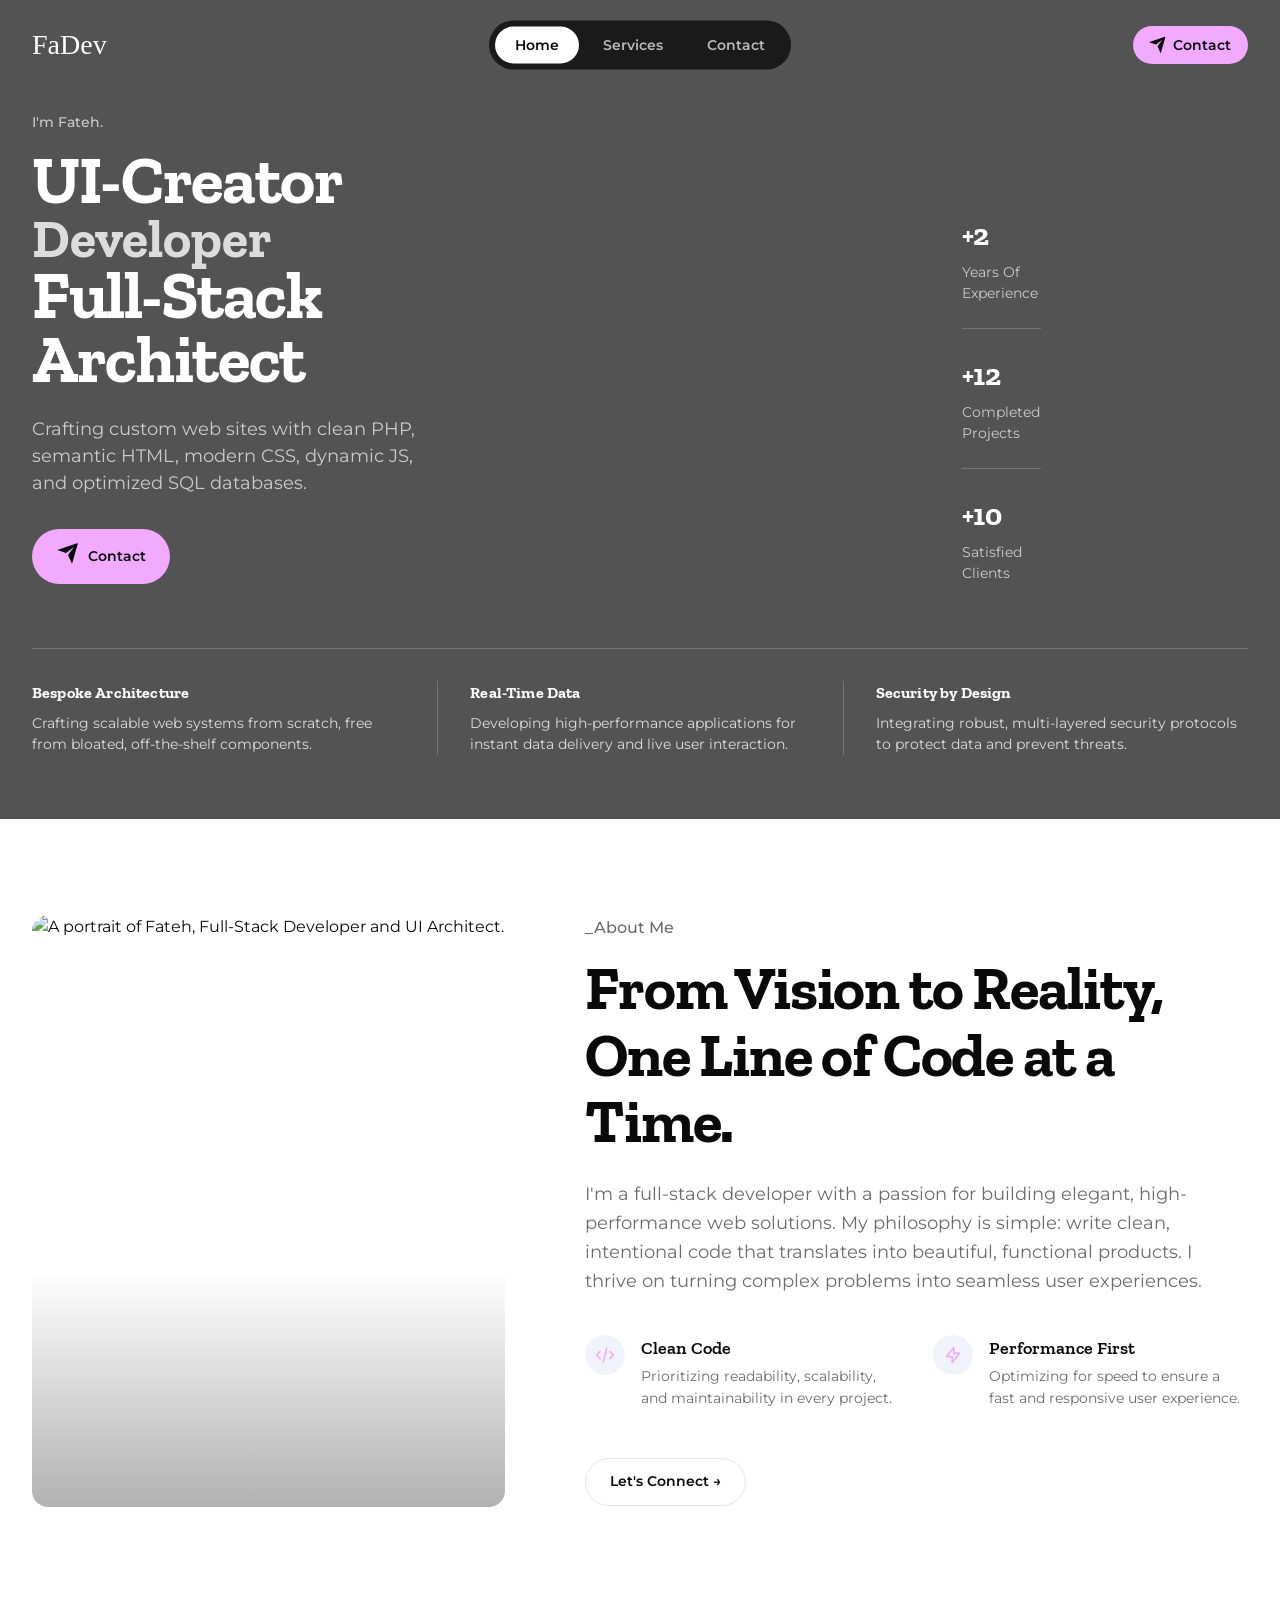
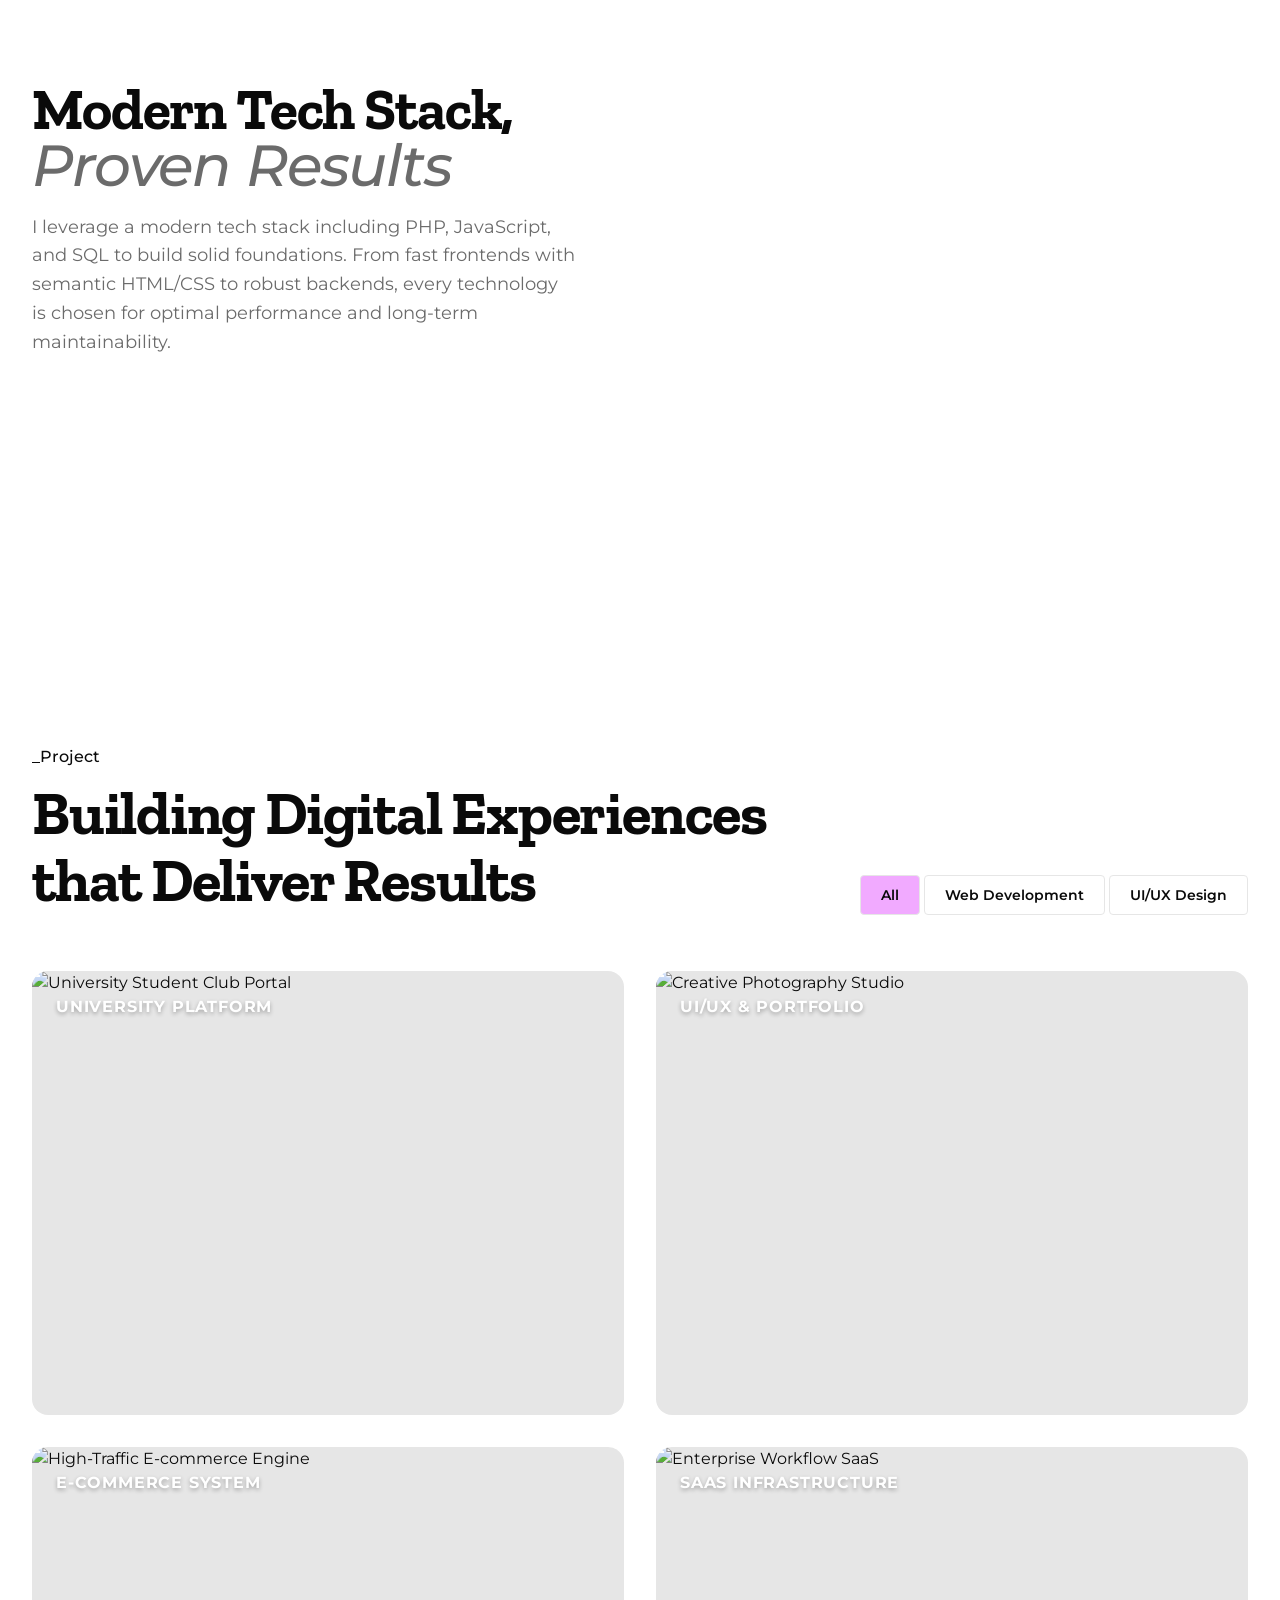
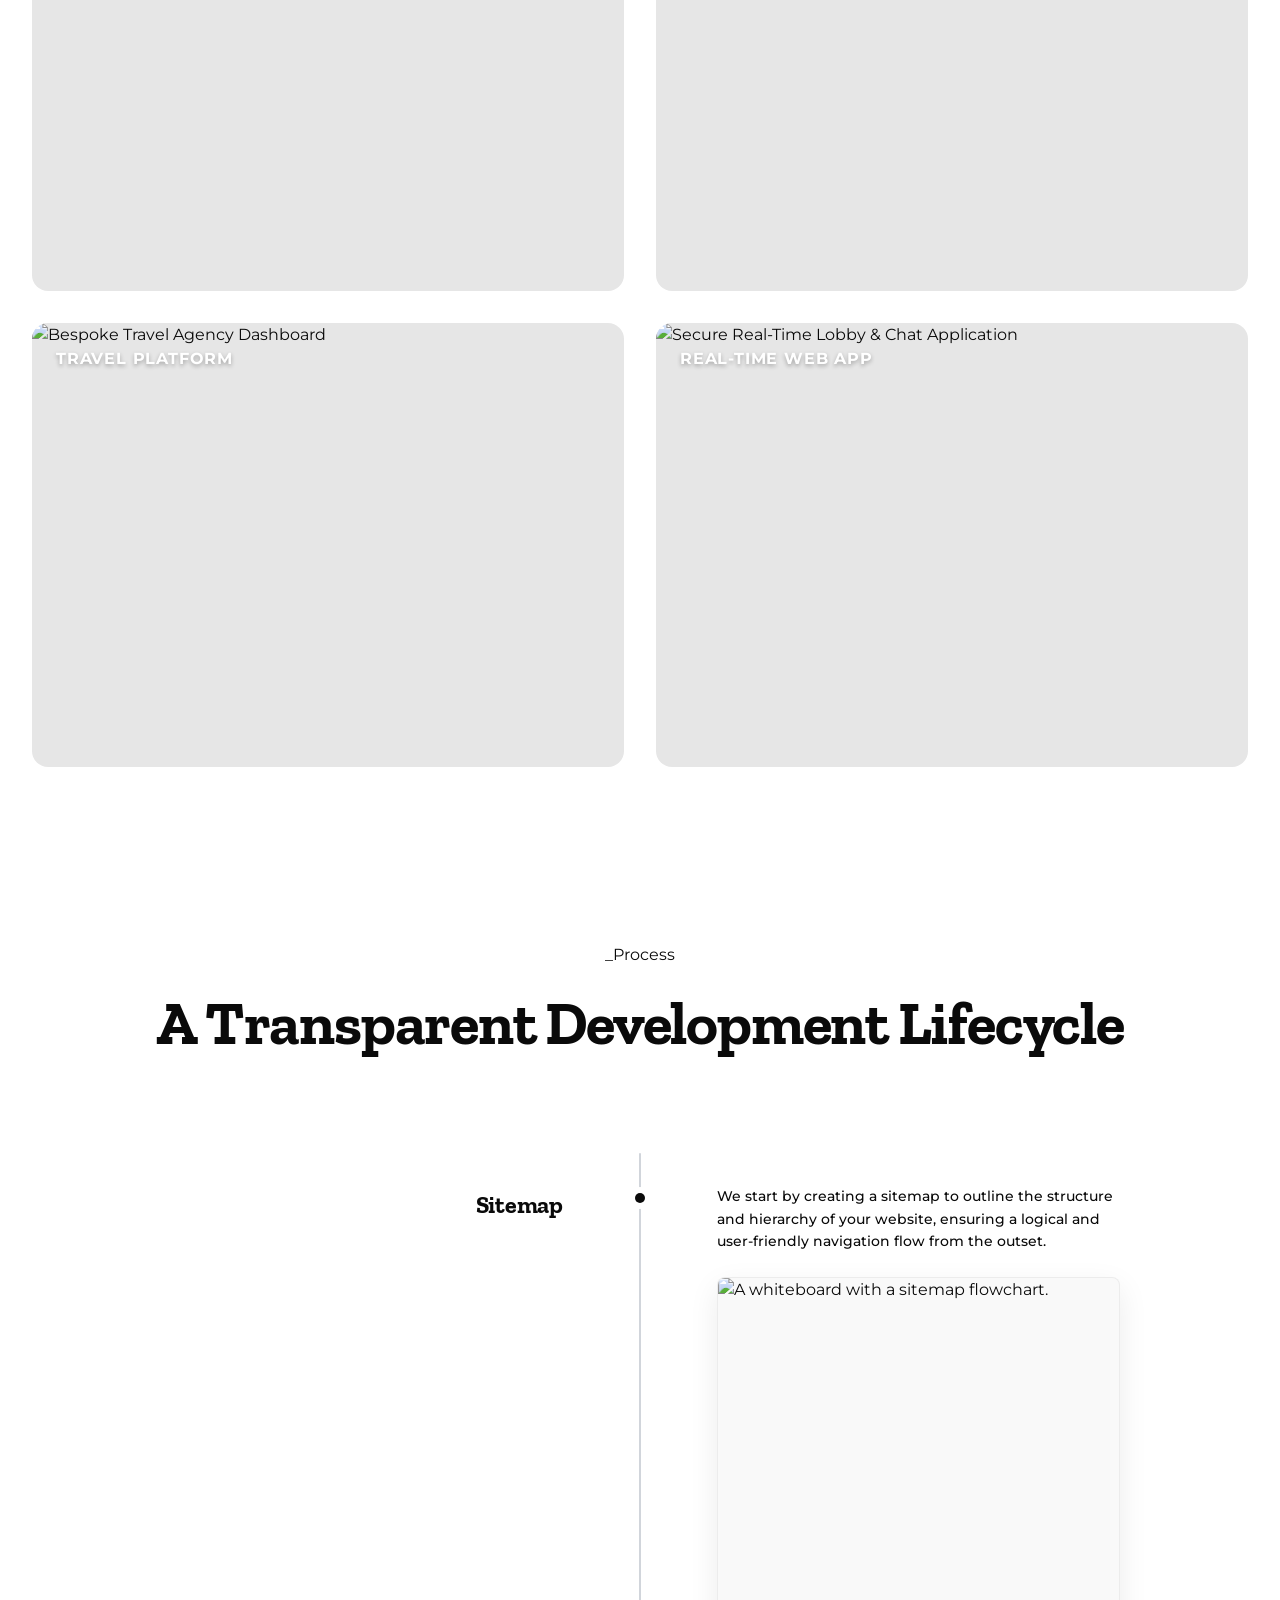
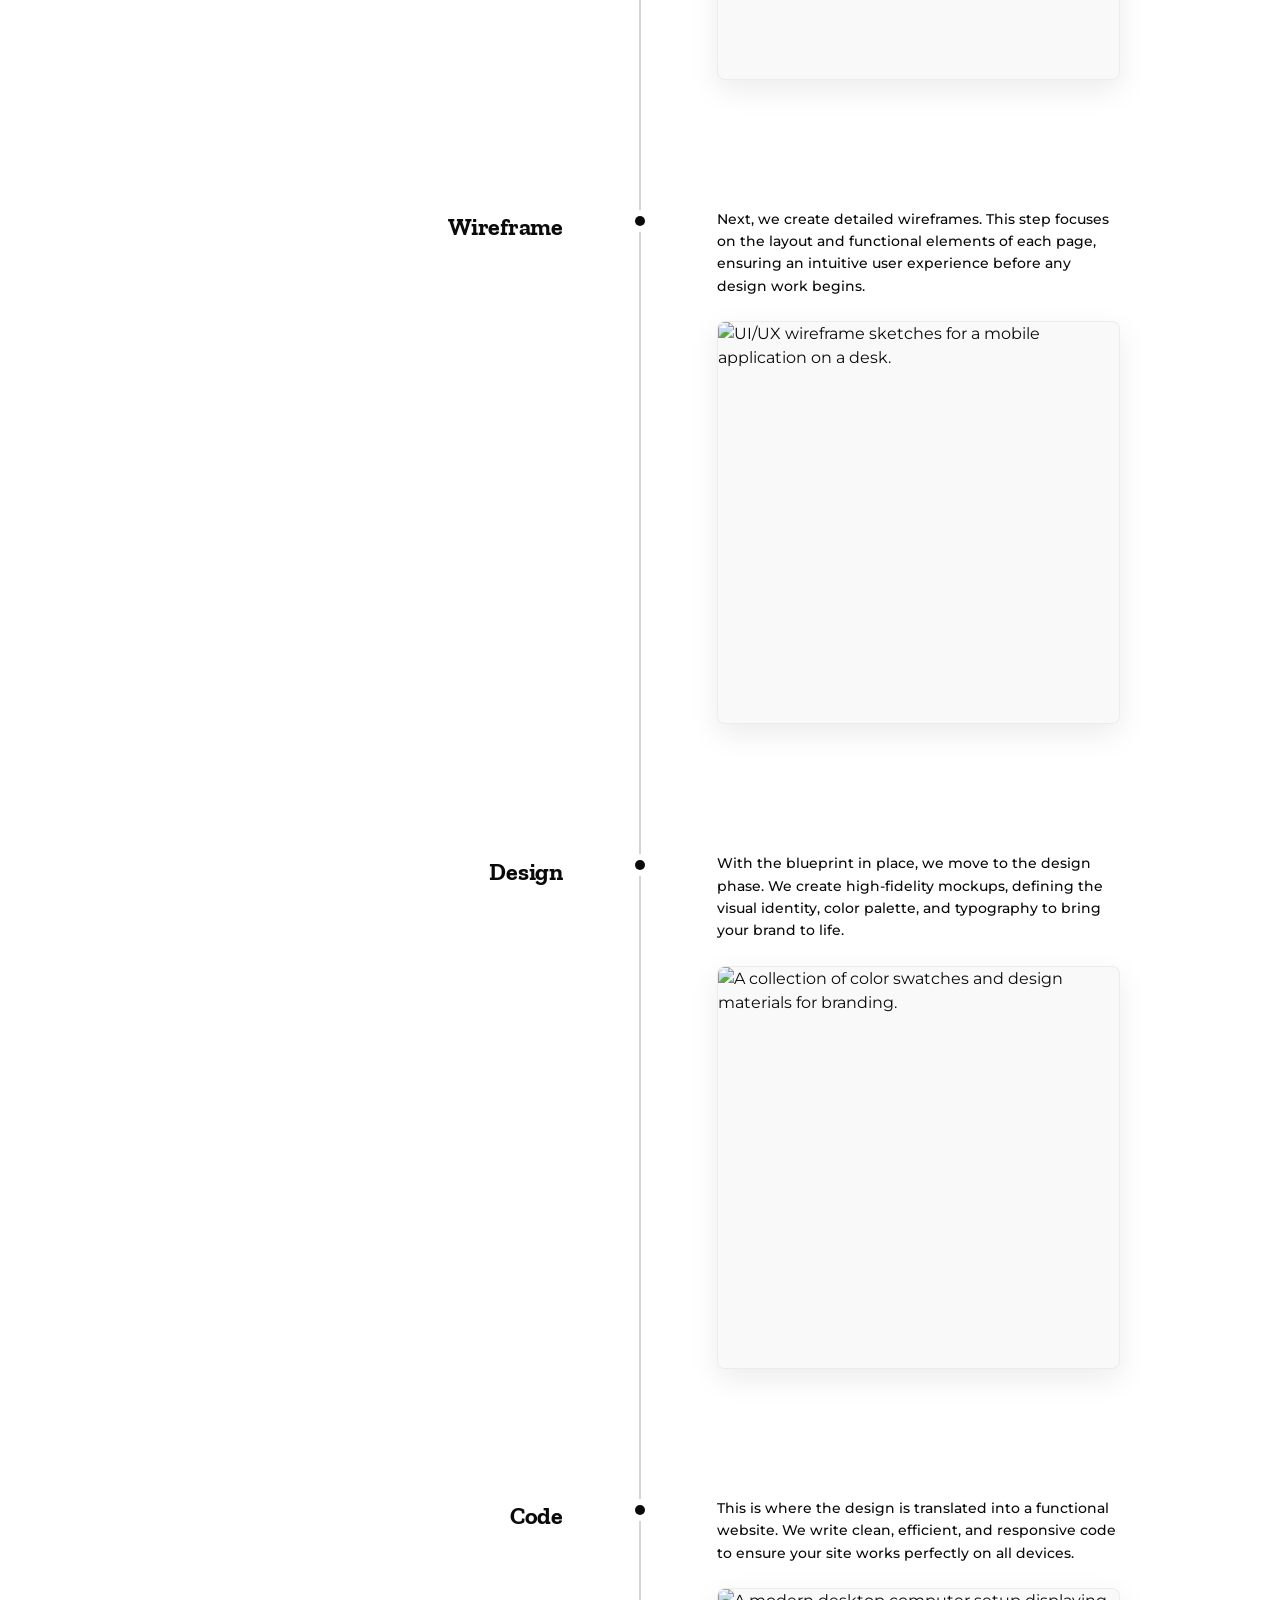
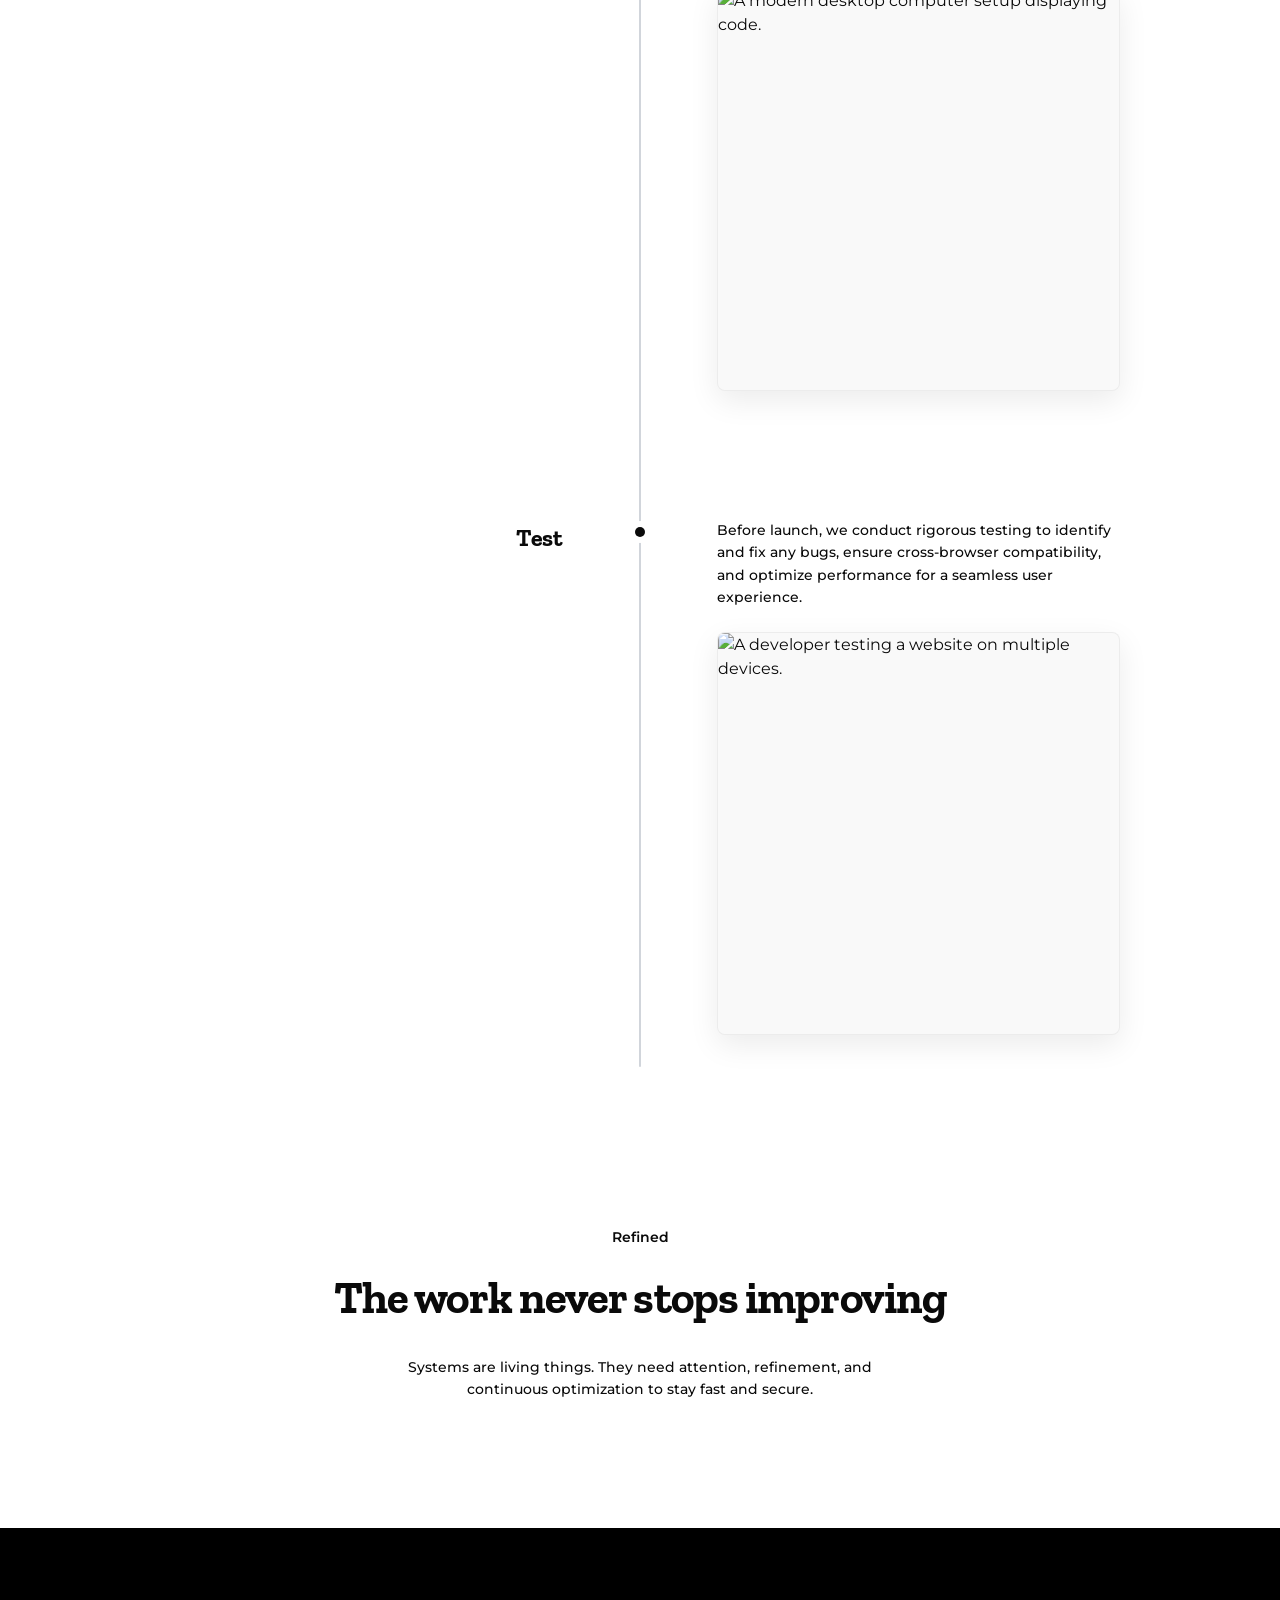
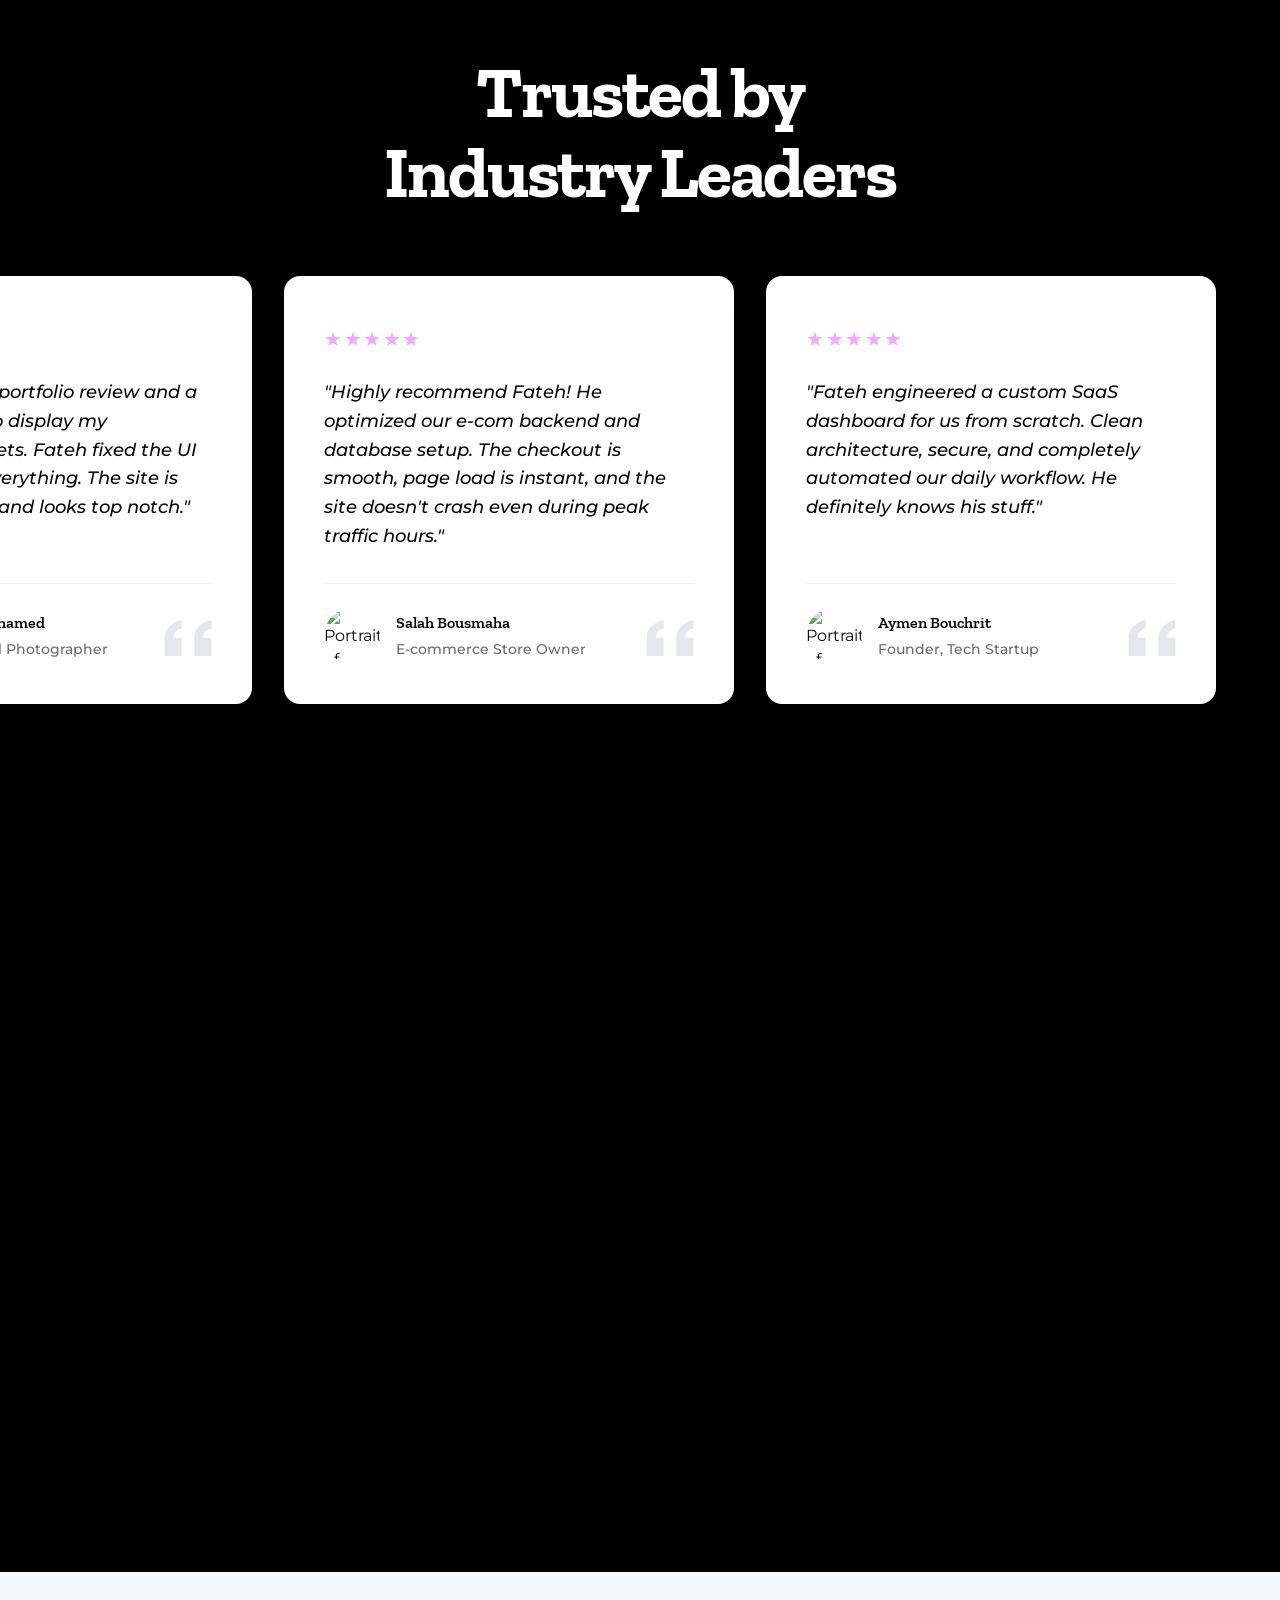
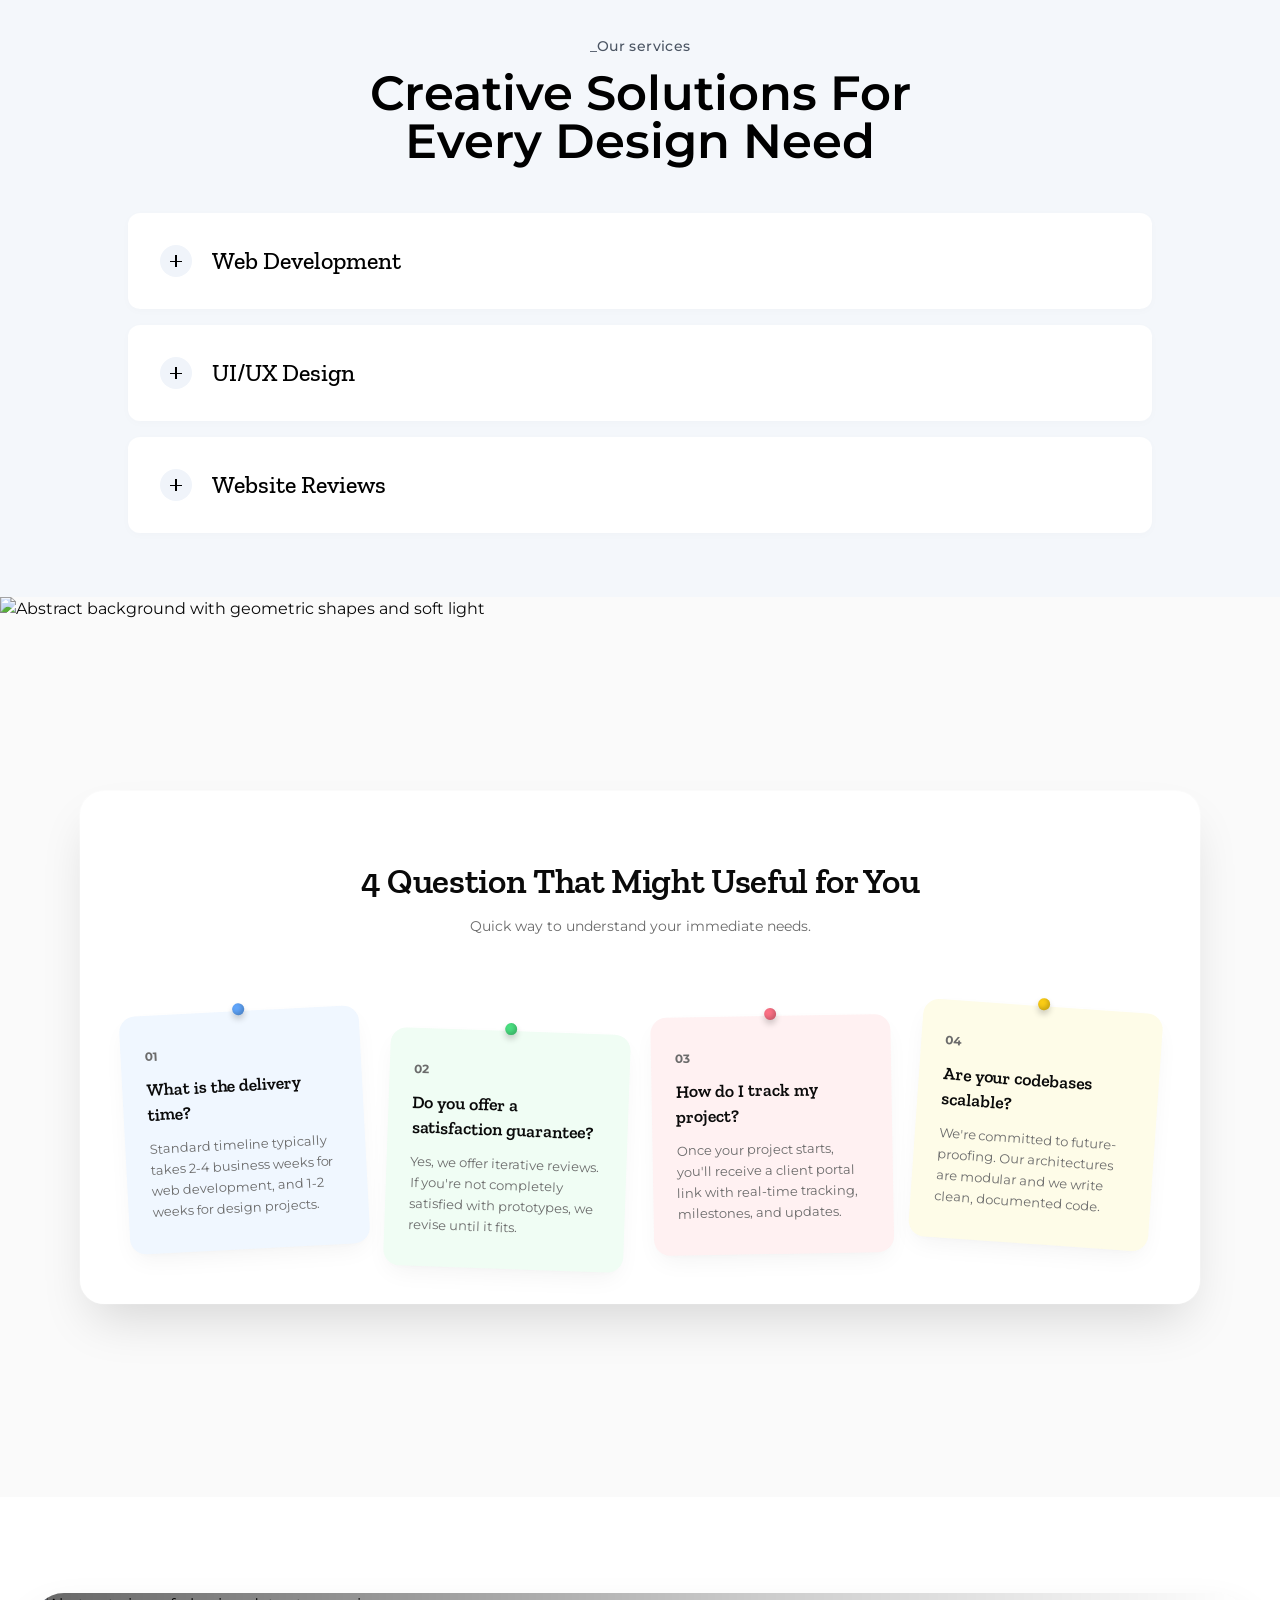
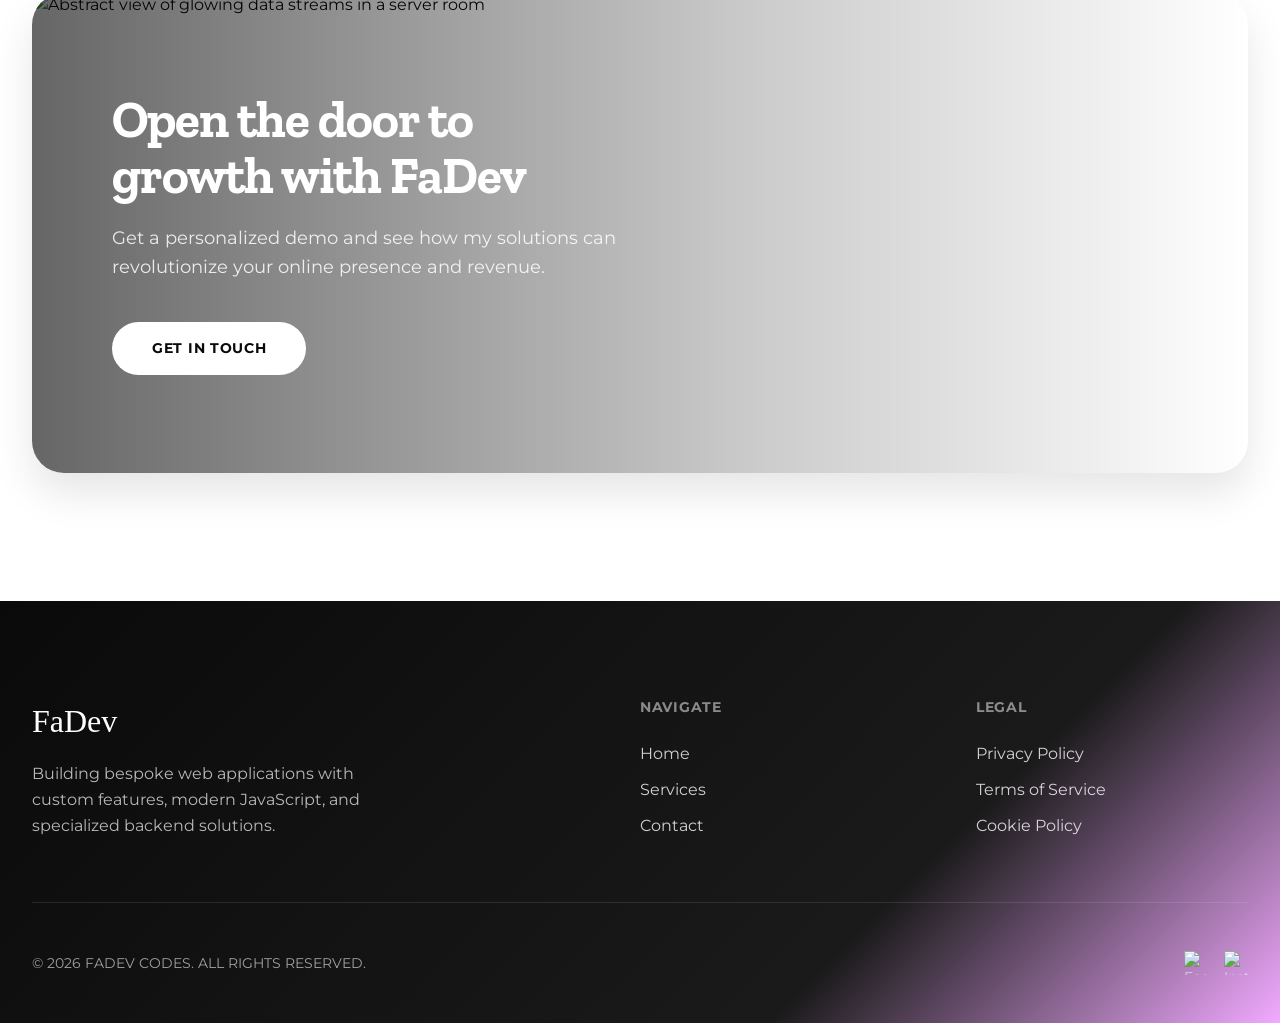
==== commit 939811fb: "Update statistics and filter buttons in index.html" ====
--- a/index.html
+++ b/index.html
@@ -73,9 +73,9 @@
         </div>
       </div>
       <dl class="hero-stats stats">
-        <div class="stat" style="animation-delay:1.1s"><dt>+3</dt><dd>Years Of Experience</dd></div>
-        <div class="stat" style="animation-delay:1.25s"><dt>+15</dt><dd>Completed Projects</dd></div>
-        <div class="stat" style="animation-delay:1.4s"><dt>+12</dt><dd>Satisfied Clients</dd></div>
+        <div class="stat" style="animation-delay:1.1s"><dt>+2</dt><dd>Years Of Experience</dd></div>
+        <div class="stat" style="animation-delay:1.25s"><dt>+12</dt><dd>Completed Projects</dd></div>
+        <div class="stat" style="animation-delay:1.4s"><dt>+10</dt><dd>Satisfied Clients</dd></div>
       </dl>
     </div>
     <div class="features">
@@ -158,10 +158,8 @@
       </div>
       <div class="filters wave-item" style="transition-delay: .2s">
         <button class="filter-btn active" data-filter="all">All</button>
-        <button class="filter-btn" data-filter="webflow">Web Flow</button>
         <button class="filter-btn" data-filter="app">Web Development</button>
         <button class="filter-btn" data-filter="uiux">UI/UX Design</button>
-        <button class="filter-btn" data-filter="brand">Brand Identity</button>
       </div>
     </div>
 
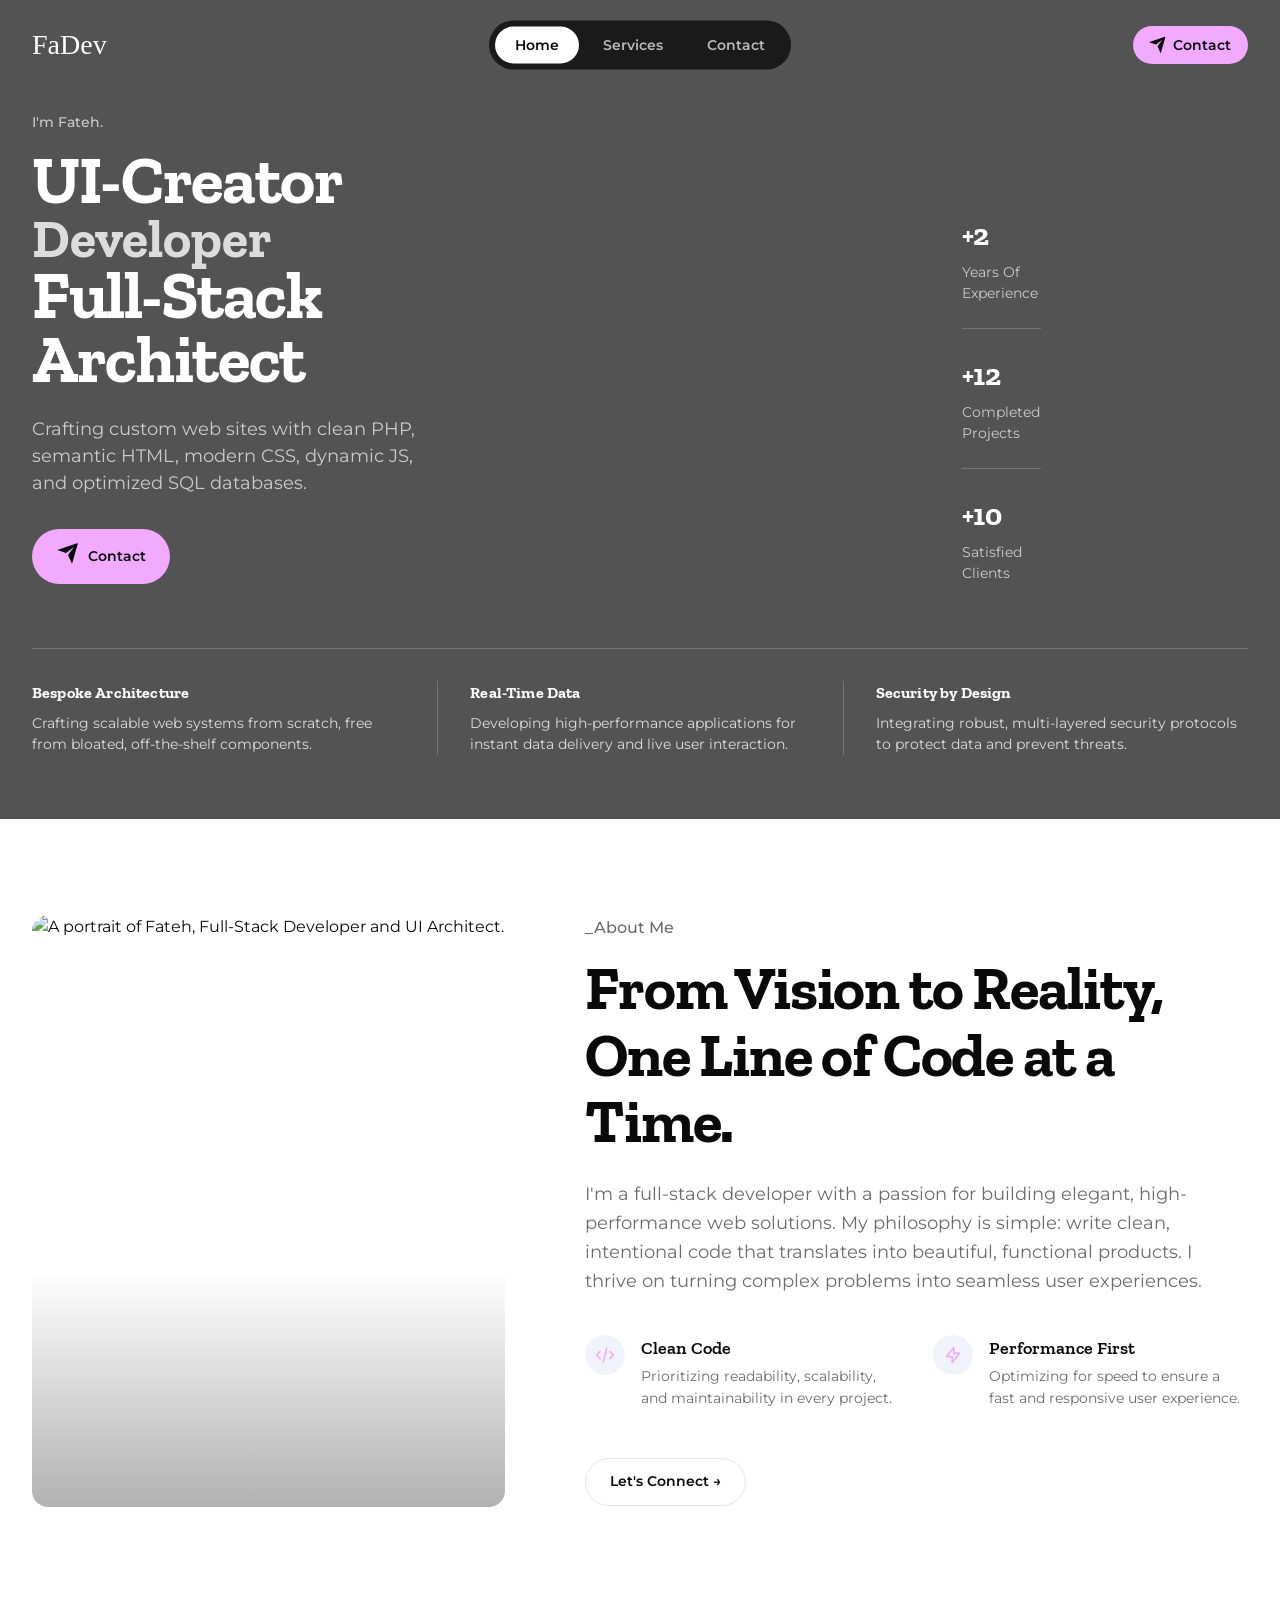
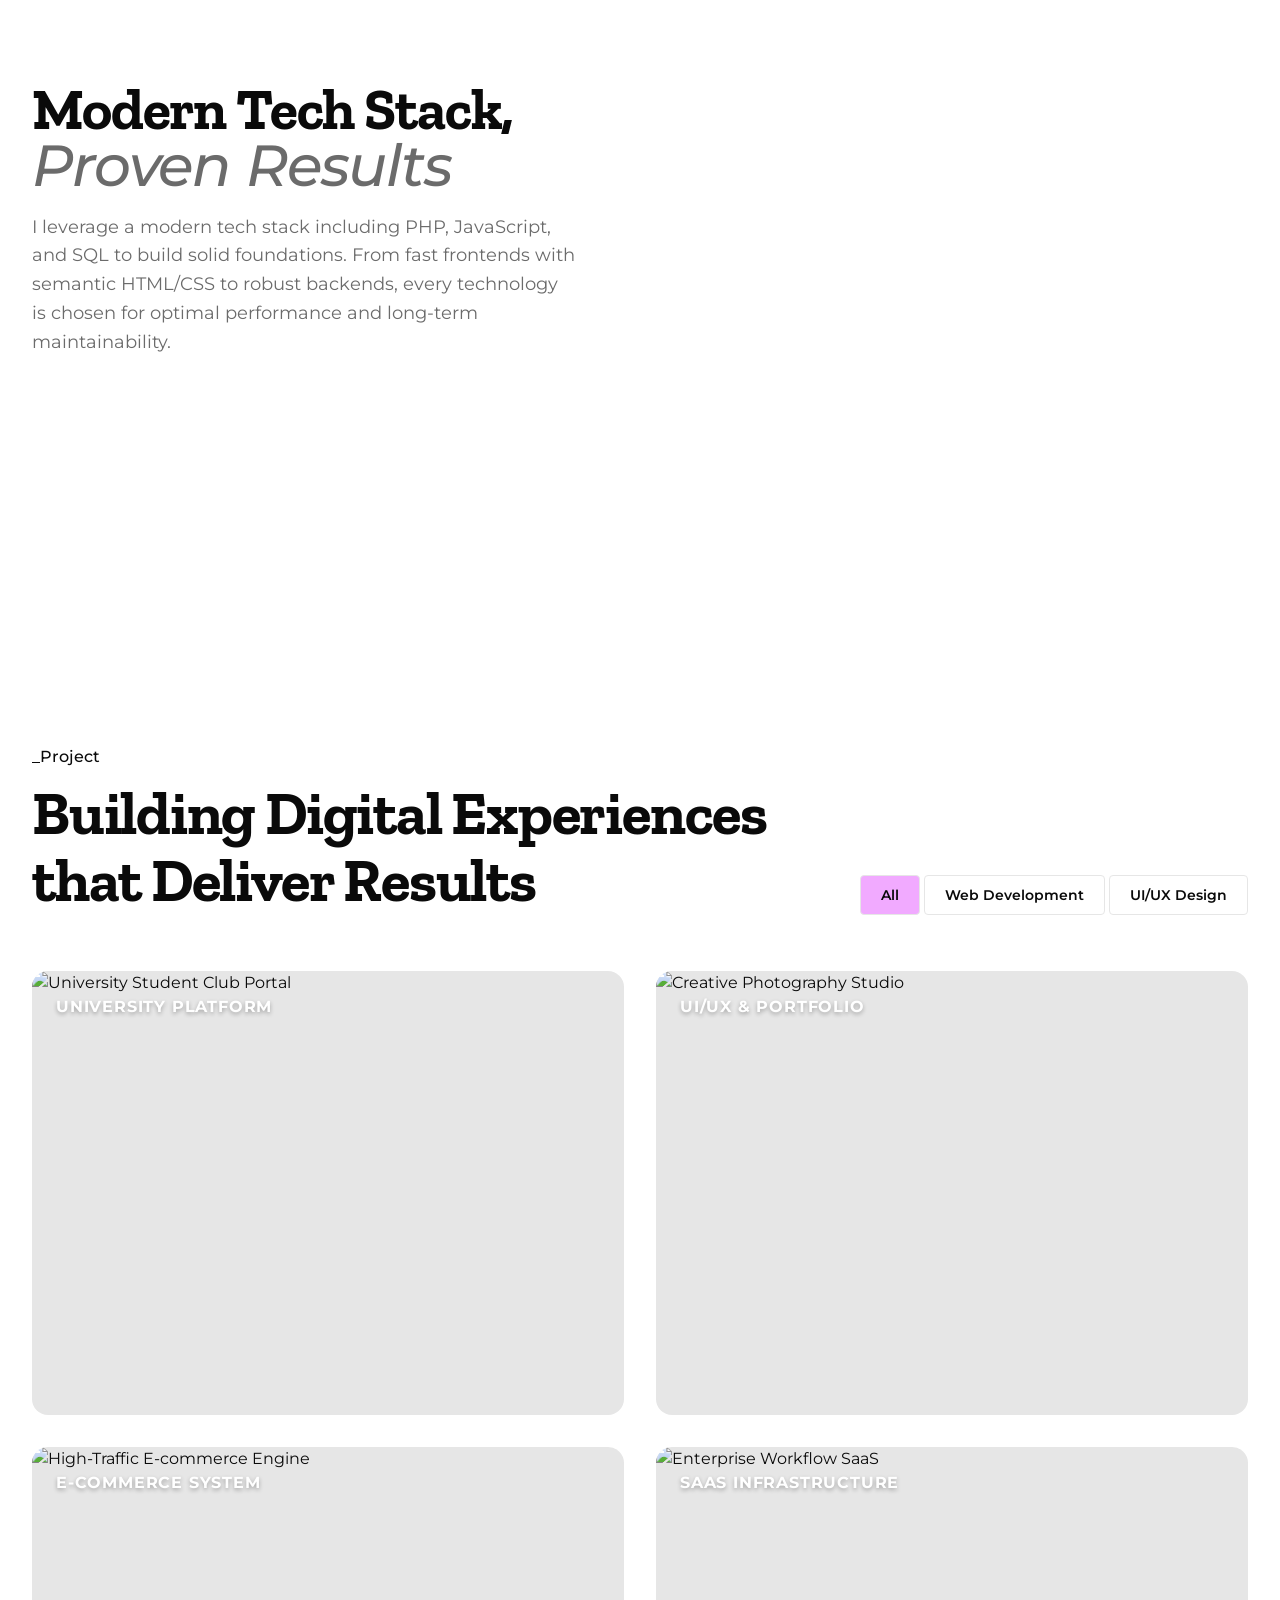
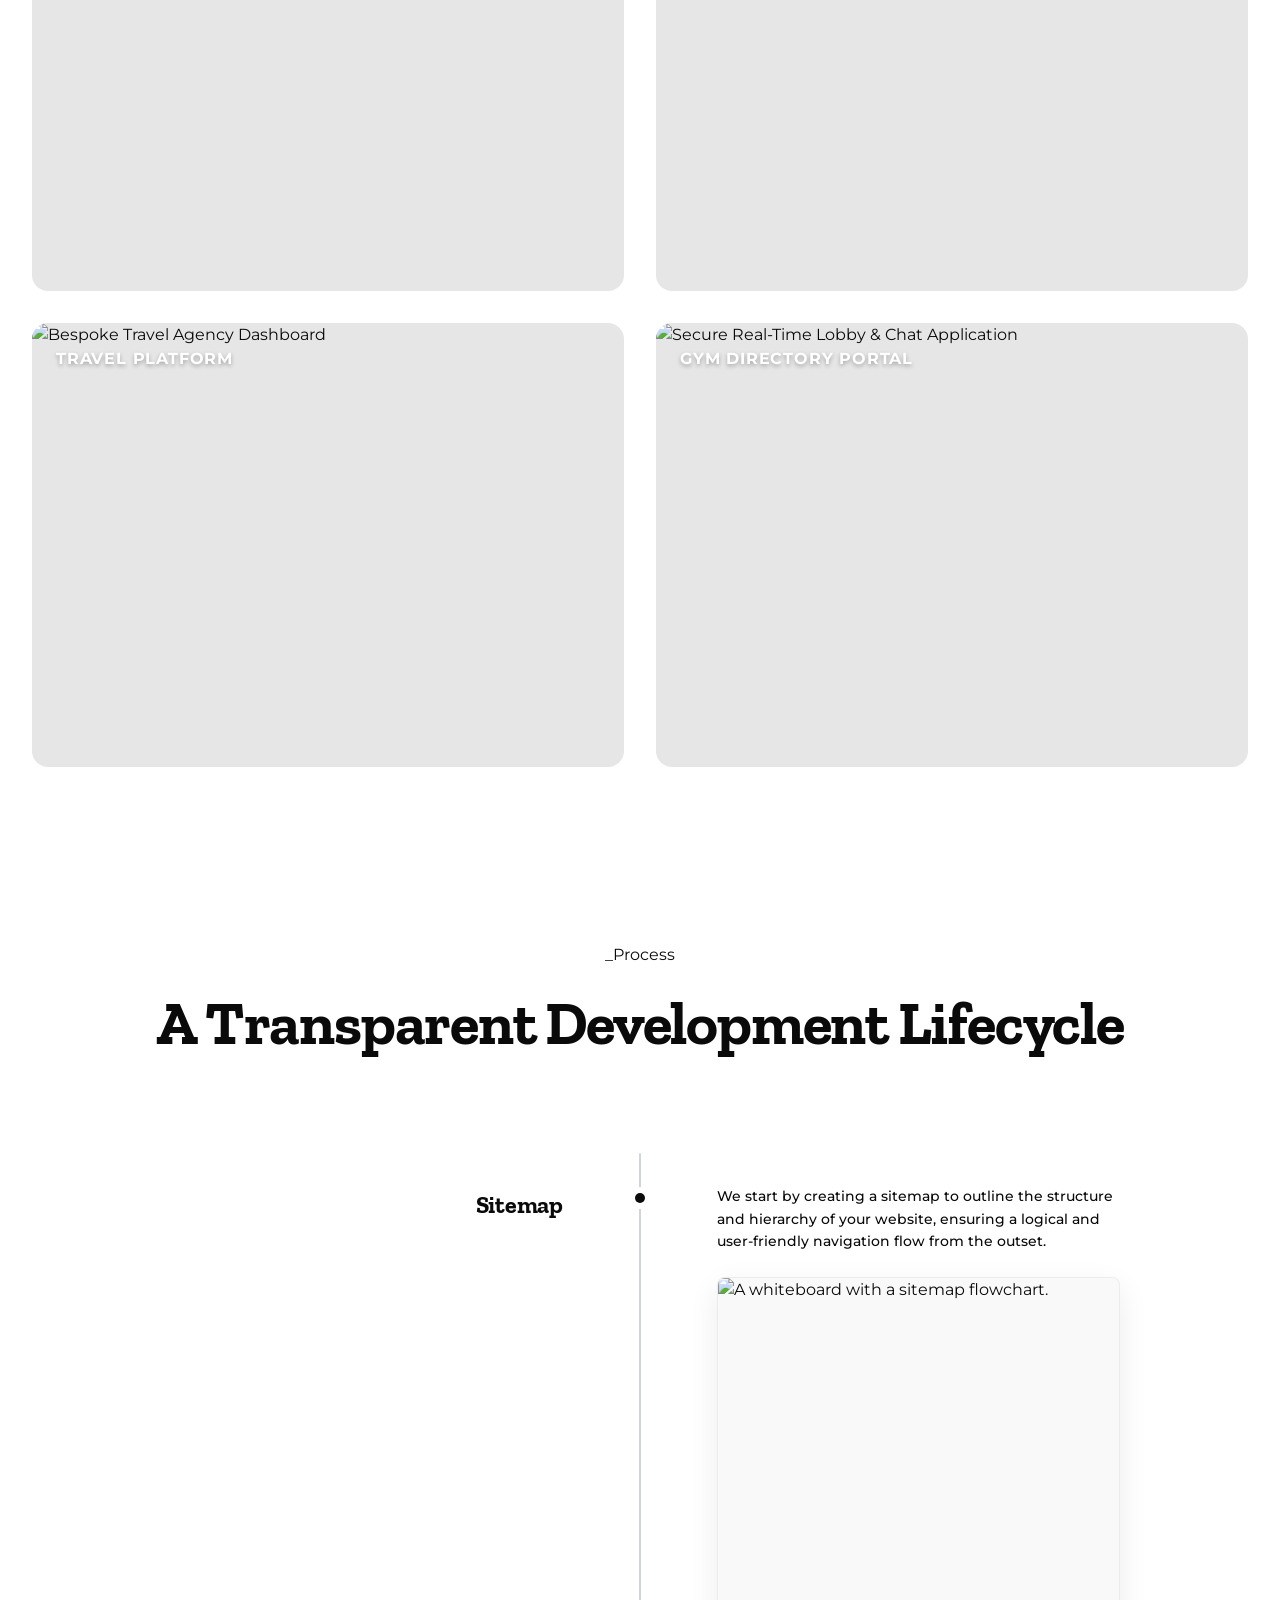
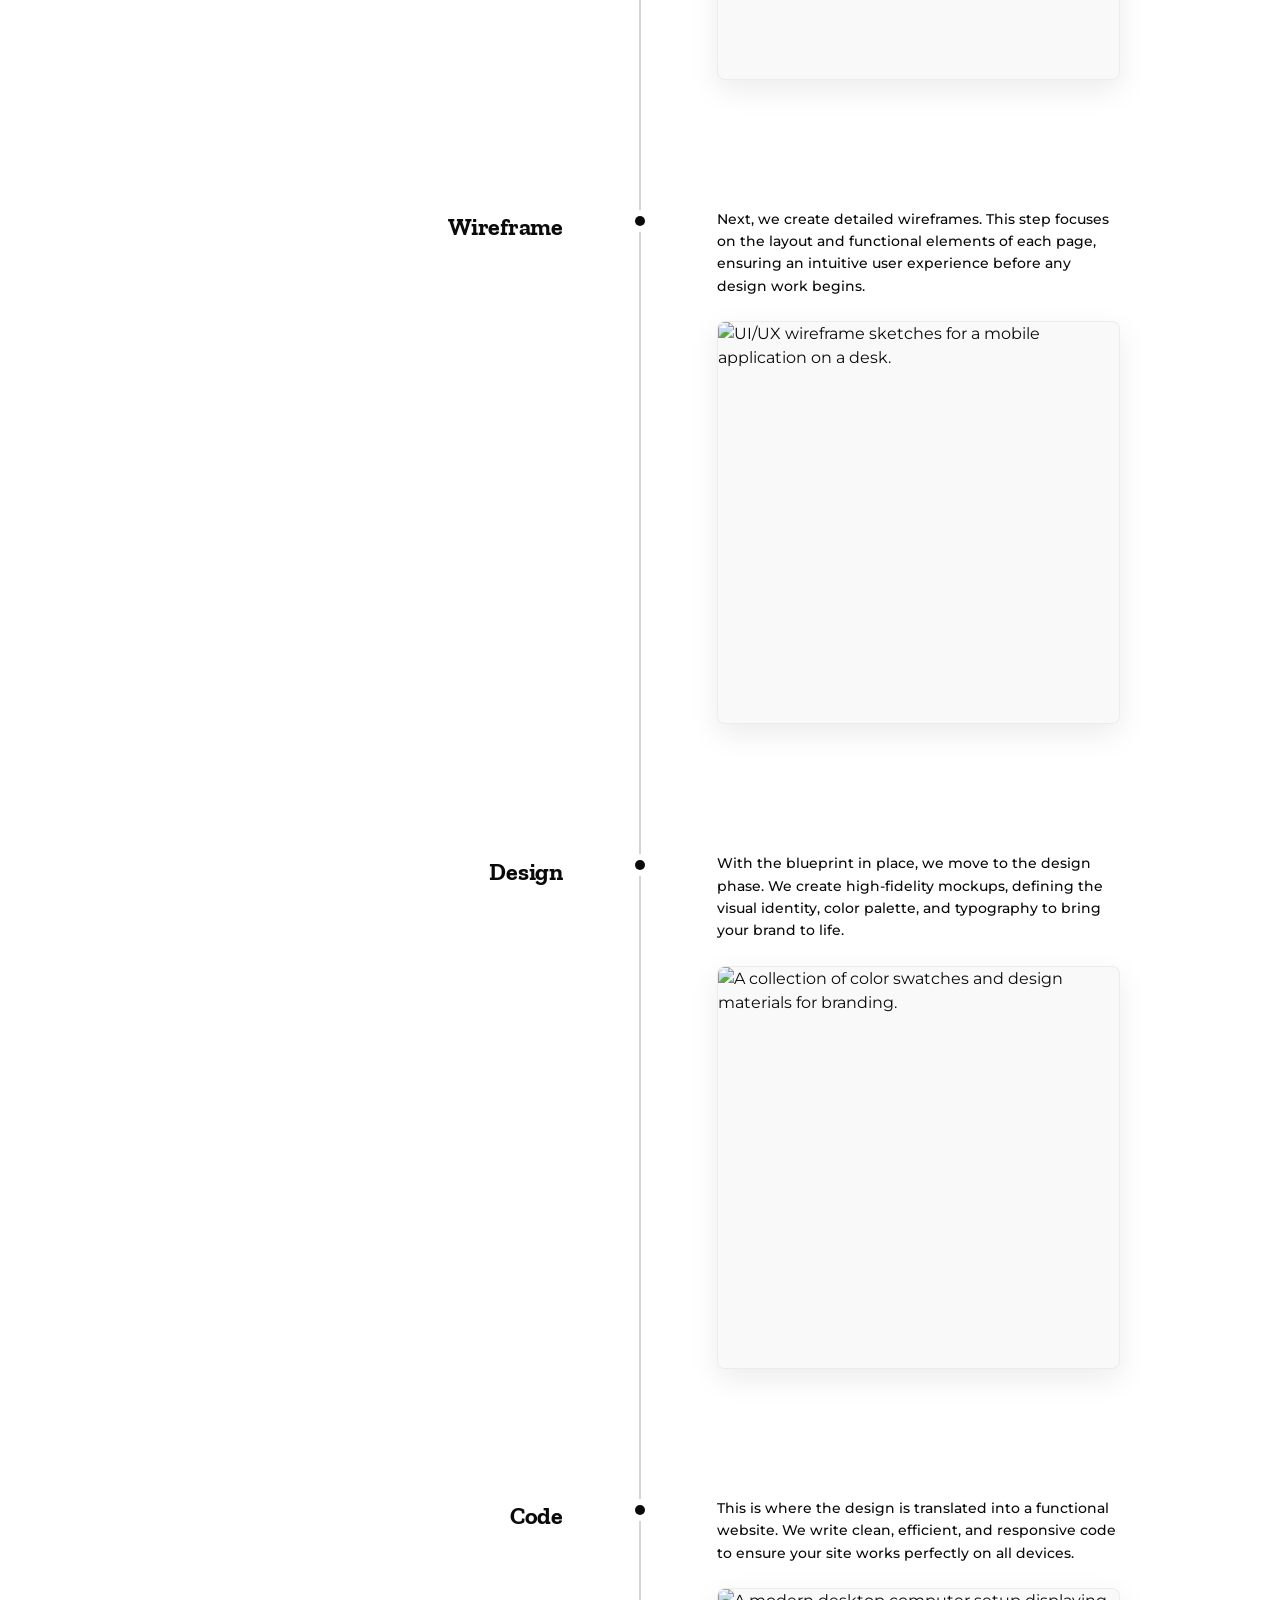
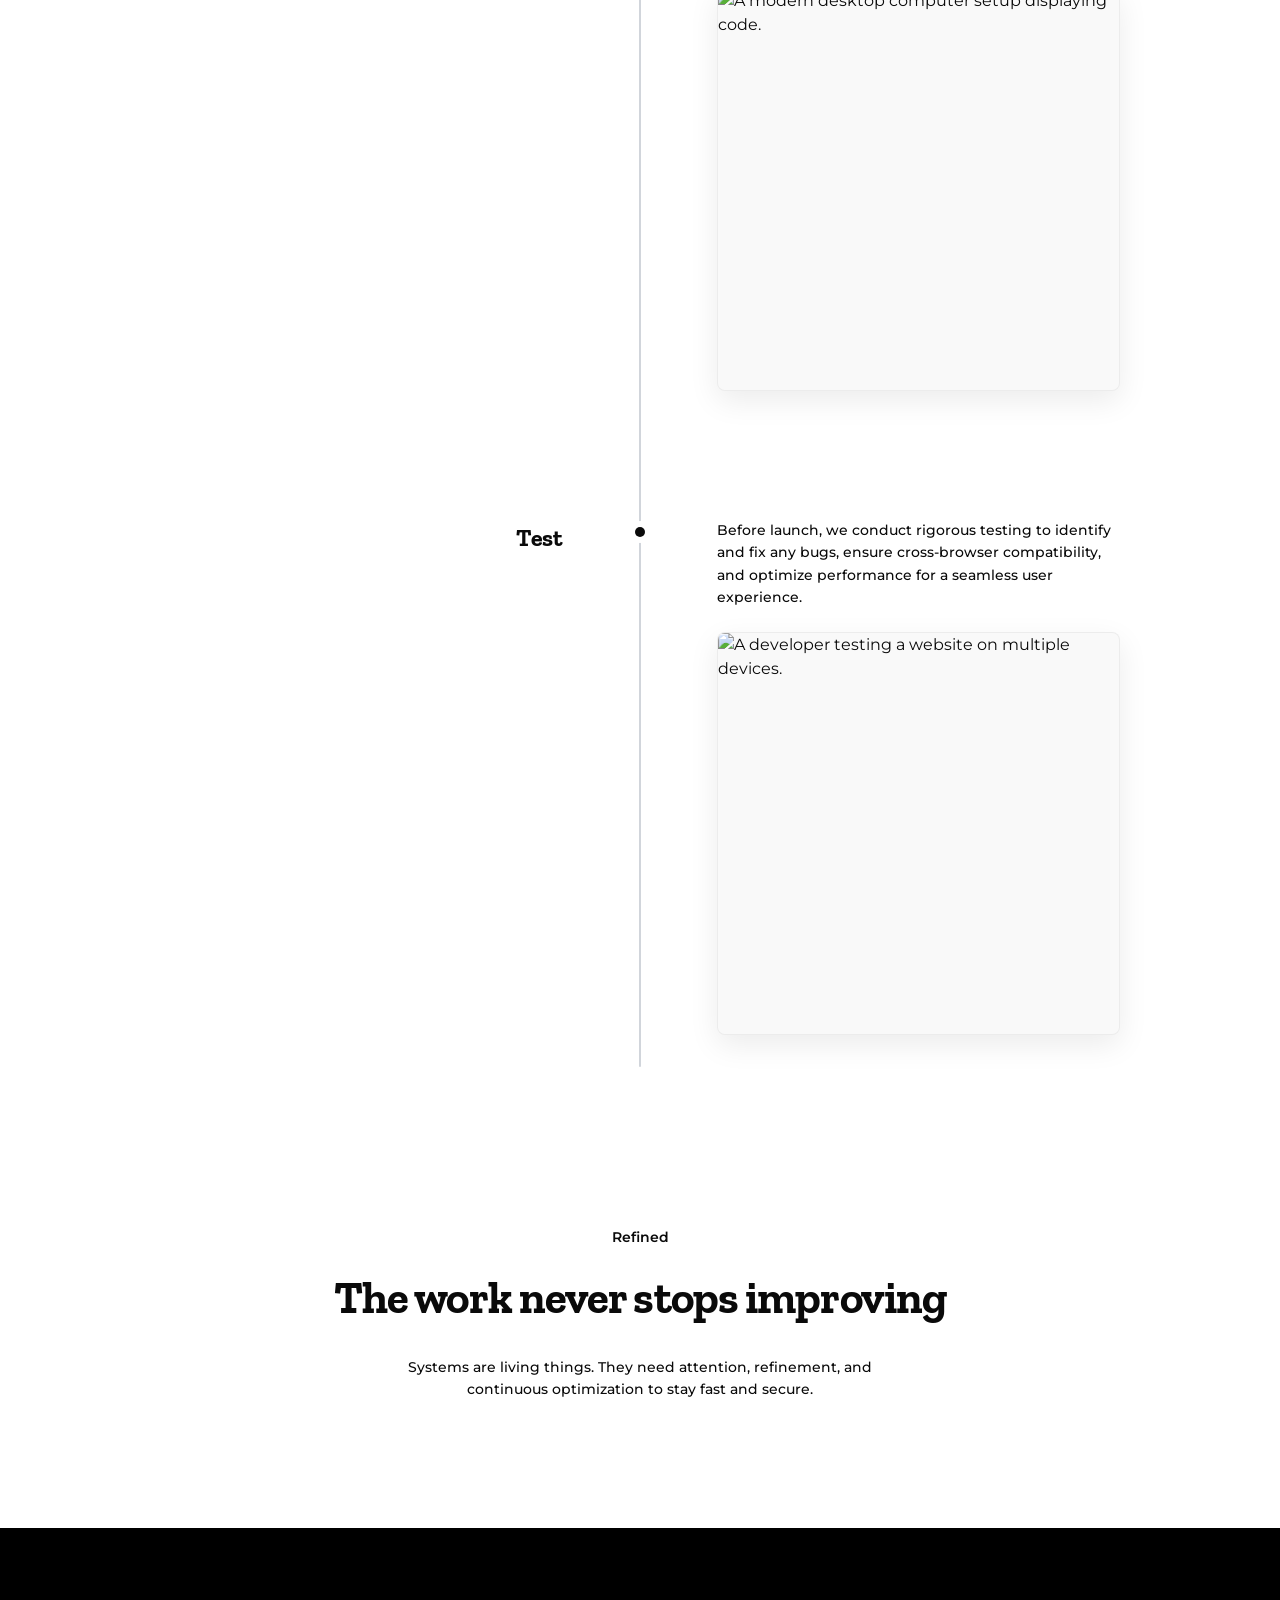
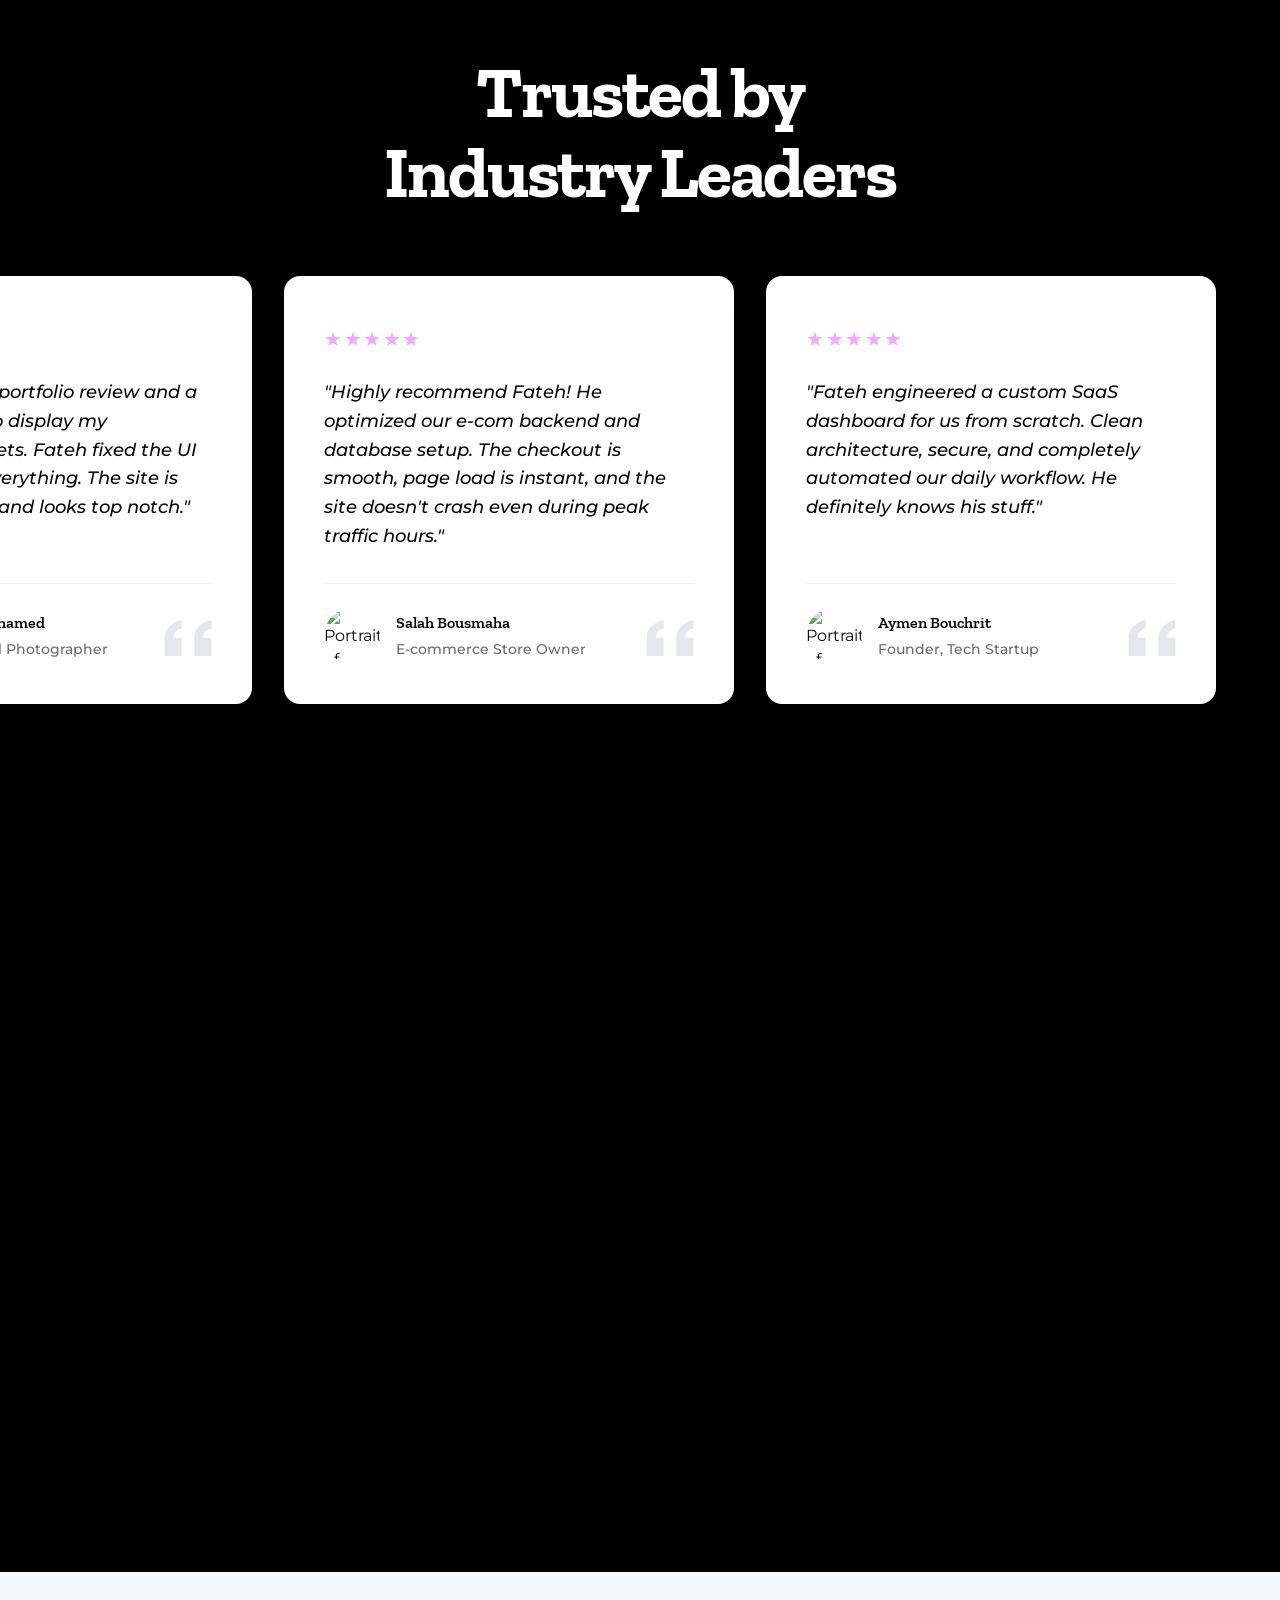
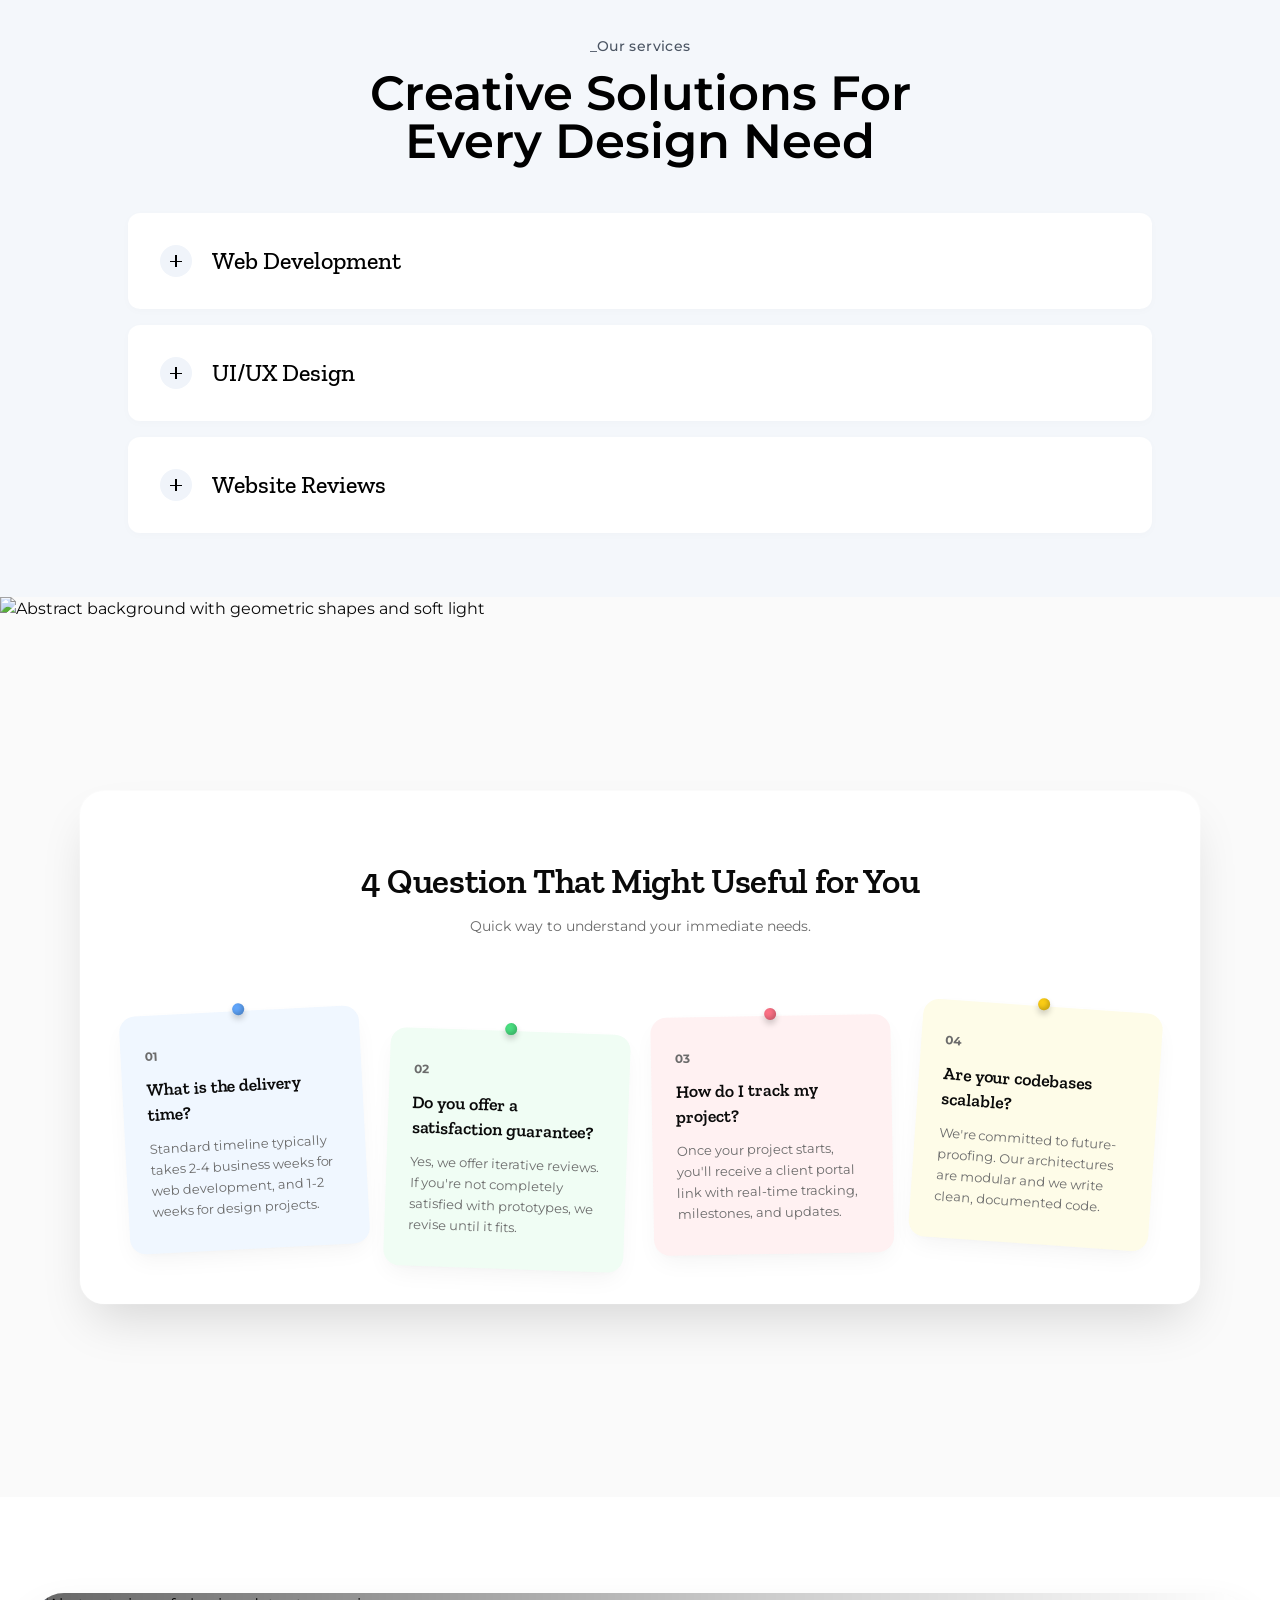
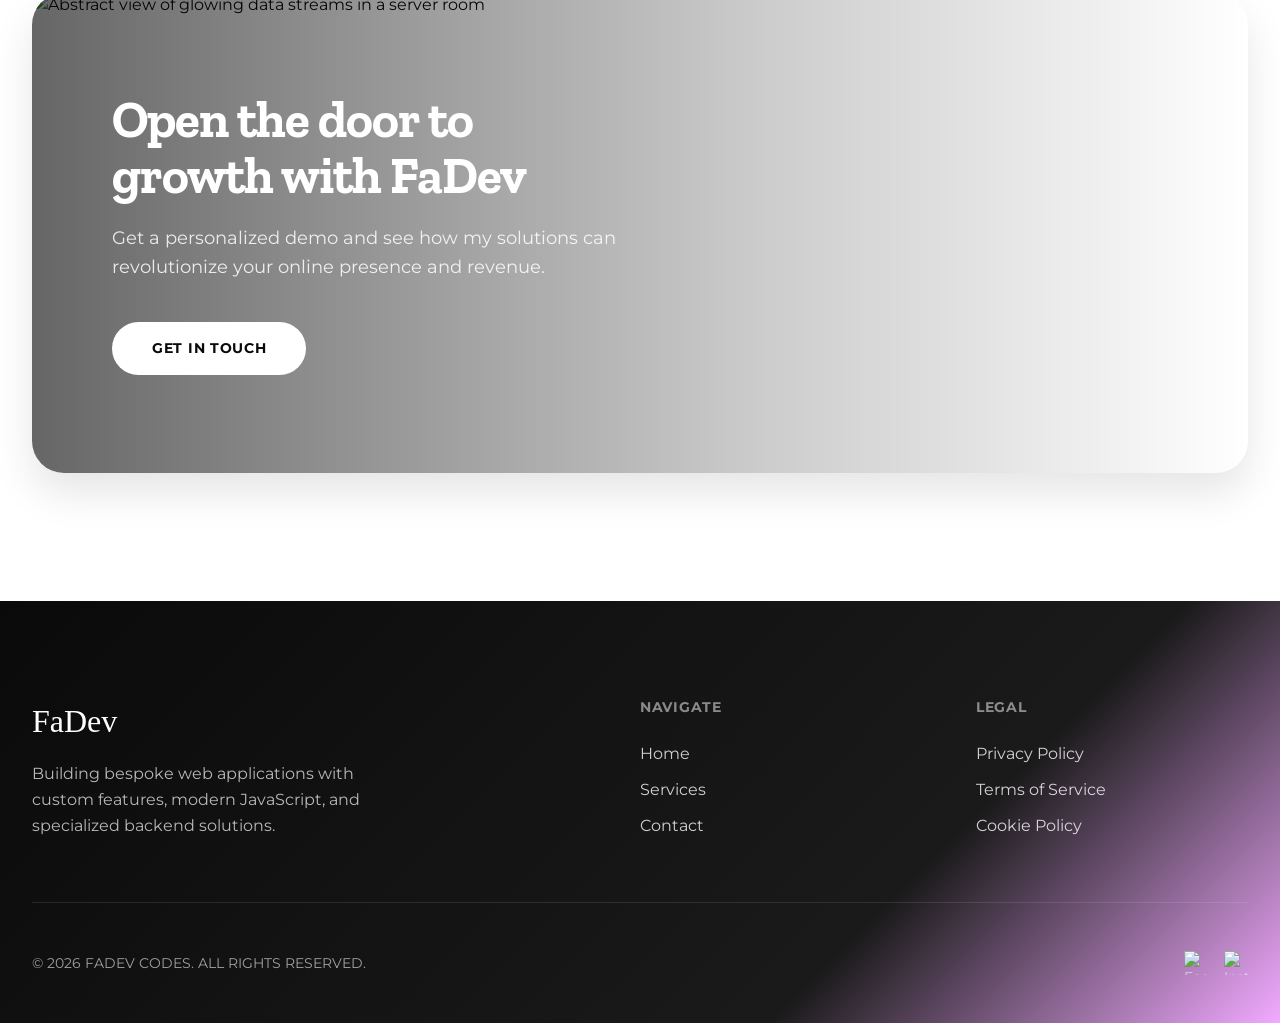
==== commit b4c408ae: "Update index.html" ====
--- a/index.html
+++ b/index.html
@@ -196,7 +196,7 @@
             <h3>Creative Photography Studio</h3>
           </div>
           <div class="project-info-bot">
-            <span>HTML5 / Tailwind CSS</span>
+            <span>Figma</span>
             <span>April 03, 2026</span>
           </div>
         </div>
@@ -205,7 +205,7 @@
       <!-- Project 3 -->
       <a href="project-id3.html" class="project-card reveal fade in" data-category="app" style="transition-delay: .3s">
         <picture>
-          <source srcset="https://images.pexels.com/photos/5935791/pexels-photo-5935791.jpeg?auto=compress&cs=tinysrgb&w=800&fm=webp" type="image/webp">
+          <source srcset="https://raw.githubusercontent.com/bdlfateh15-maker/portfolio/refs/heads/main/Neutral%20Modern%20New%20Website%20Mockup%20Instagram%20Post.png?auto=compress&cs=tinysrgb&w=800&fm=webp" type="image/webp">
           <img class="lazy" src="[data-uri]" data-src="https://images.pexels.com/photos/5935791/pexels-photo-5935791.jpeg?auto=compress&cs=tinysrgb&w=800" alt="High-Traffic E-commerce Engine" loading="lazy">
         </picture>
         <span class="project-tag">E-commerce System</span>
@@ -265,15 +265,15 @@
           <source srcset="https://images.pexels.com/photos/5668858/pexels-photo-5668858.jpeg?auto=compress&cs=tinysrgb&w=800&fm=webp" type="image/webp">
           <img class="lazy" src="[data-uri]" data-src="https://images.pexels.com/photos/5668858/pexels-photo-5668858.jpeg?auto=compress&cs=tinysrgb&w=800" alt="Secure Real-Time Lobby & Chat Application" loading="lazy">
         </picture>
-        <span class="project-tag">Real-Time Web App</span>
+        <span class="project-tag">Gym Directory Portal</span>
         <div class="project-arrow"><svg width="24" height="24" viewBox="0 0 24 24" fill="none" stroke="currentColor" stroke-width="2" stroke-linecap="round" stroke-linejoin="round"><path d="M7 17 17 7"></path><path d="M7 7h10v10"></path></svg></div>
         <div class="project-info">
           <div class="project-info-top">
-            <h3>Secure Real-Time Lobby & Chat Application</h3>
+            <h3>Comprehensive Gym Listings, Locations & Pricing Maps</h3>
           </div>
           <div class="project-info-bot">
-            <span>WebSockets / Backend Security System</span>
-            <span>March 18, 2026</span>
+            <span>Real-Time Admin Dashboard / Planning & Schedule Management</span>
+            <span>July 13, 2026</span>
           </div>
         </div>
       </a>
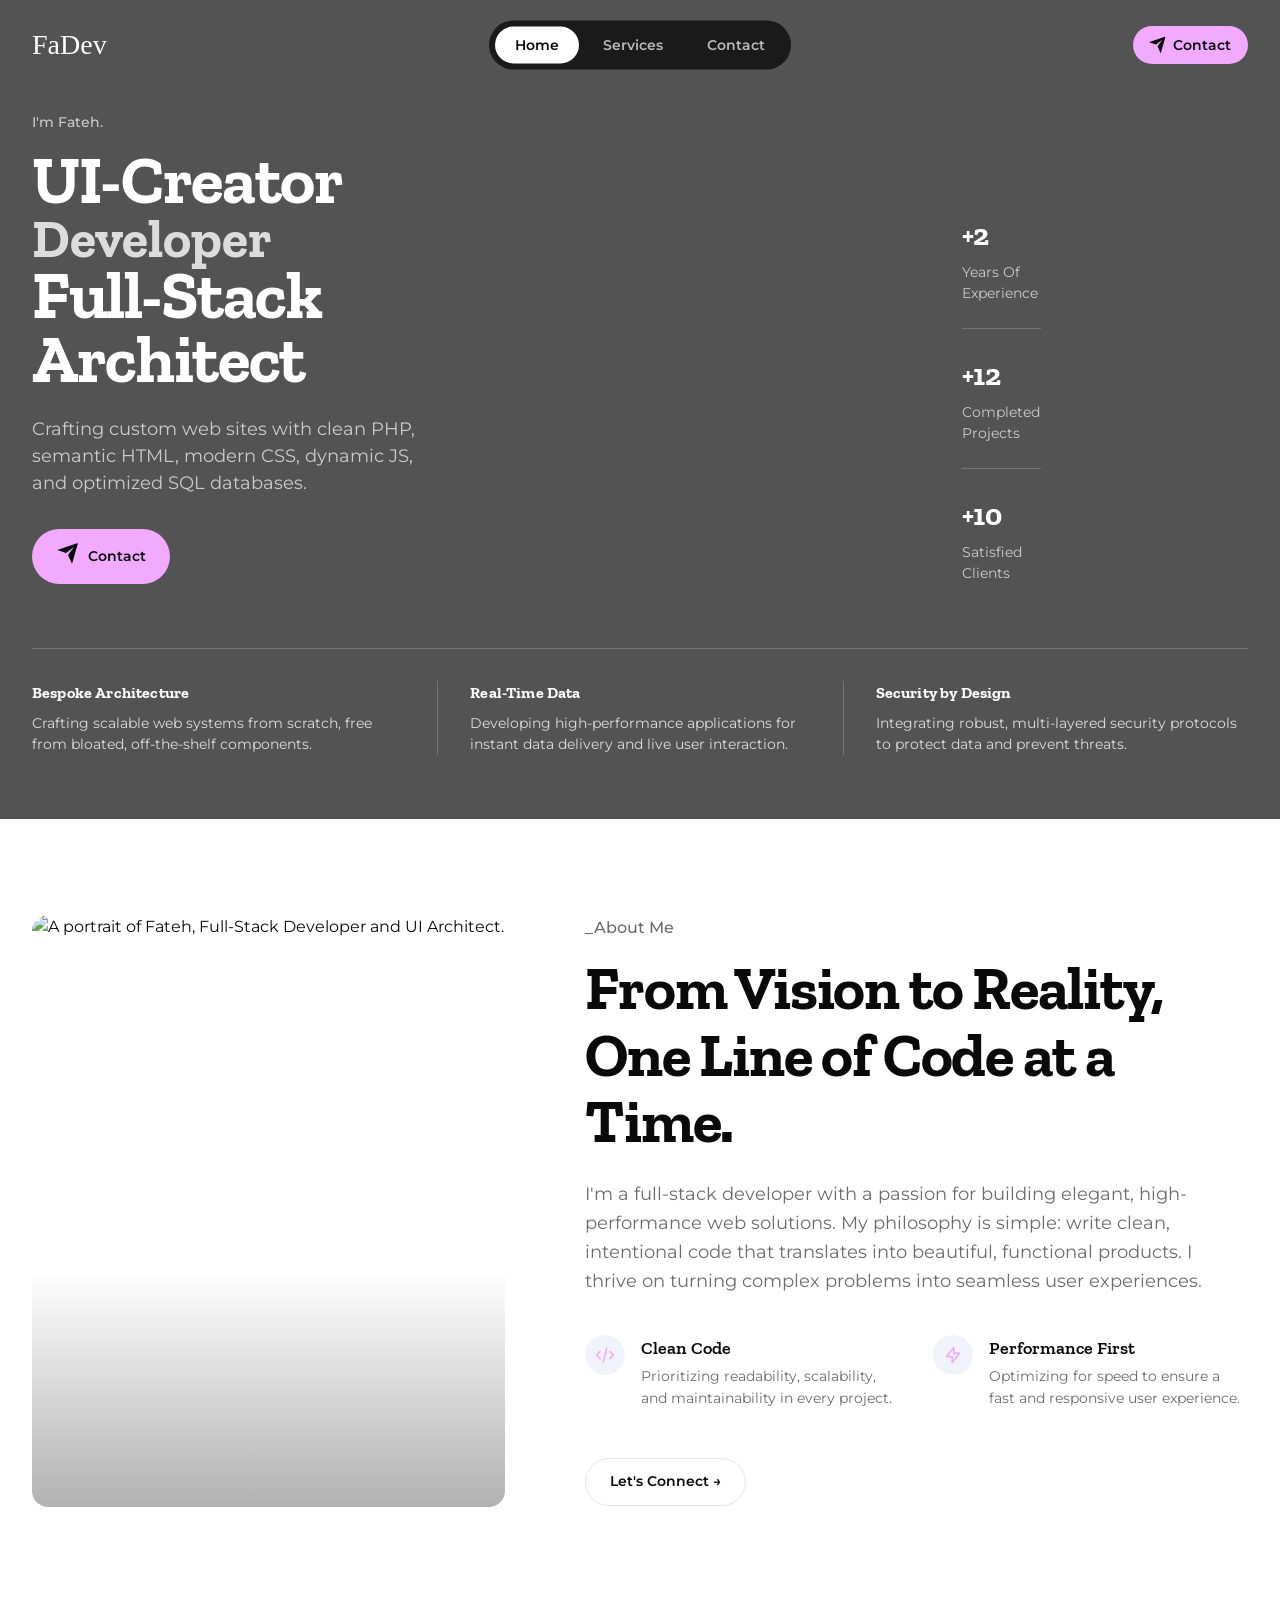
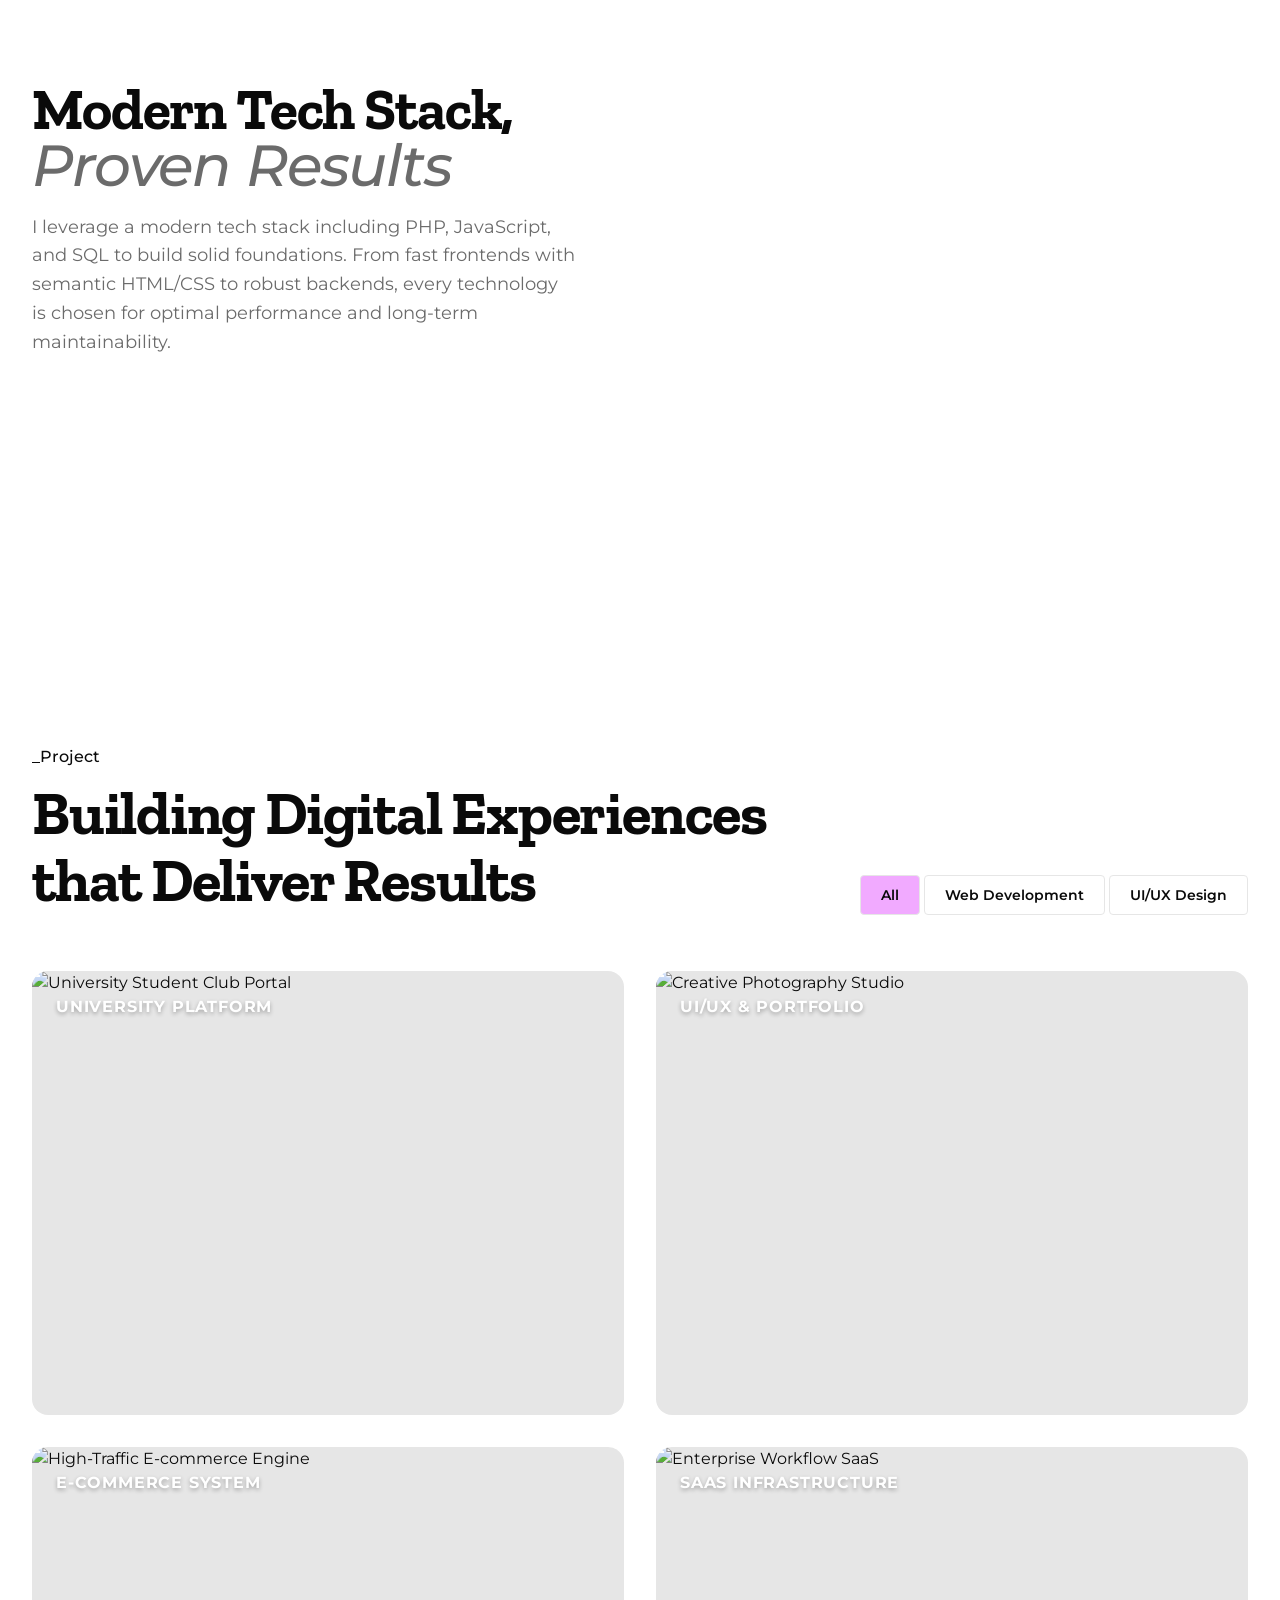
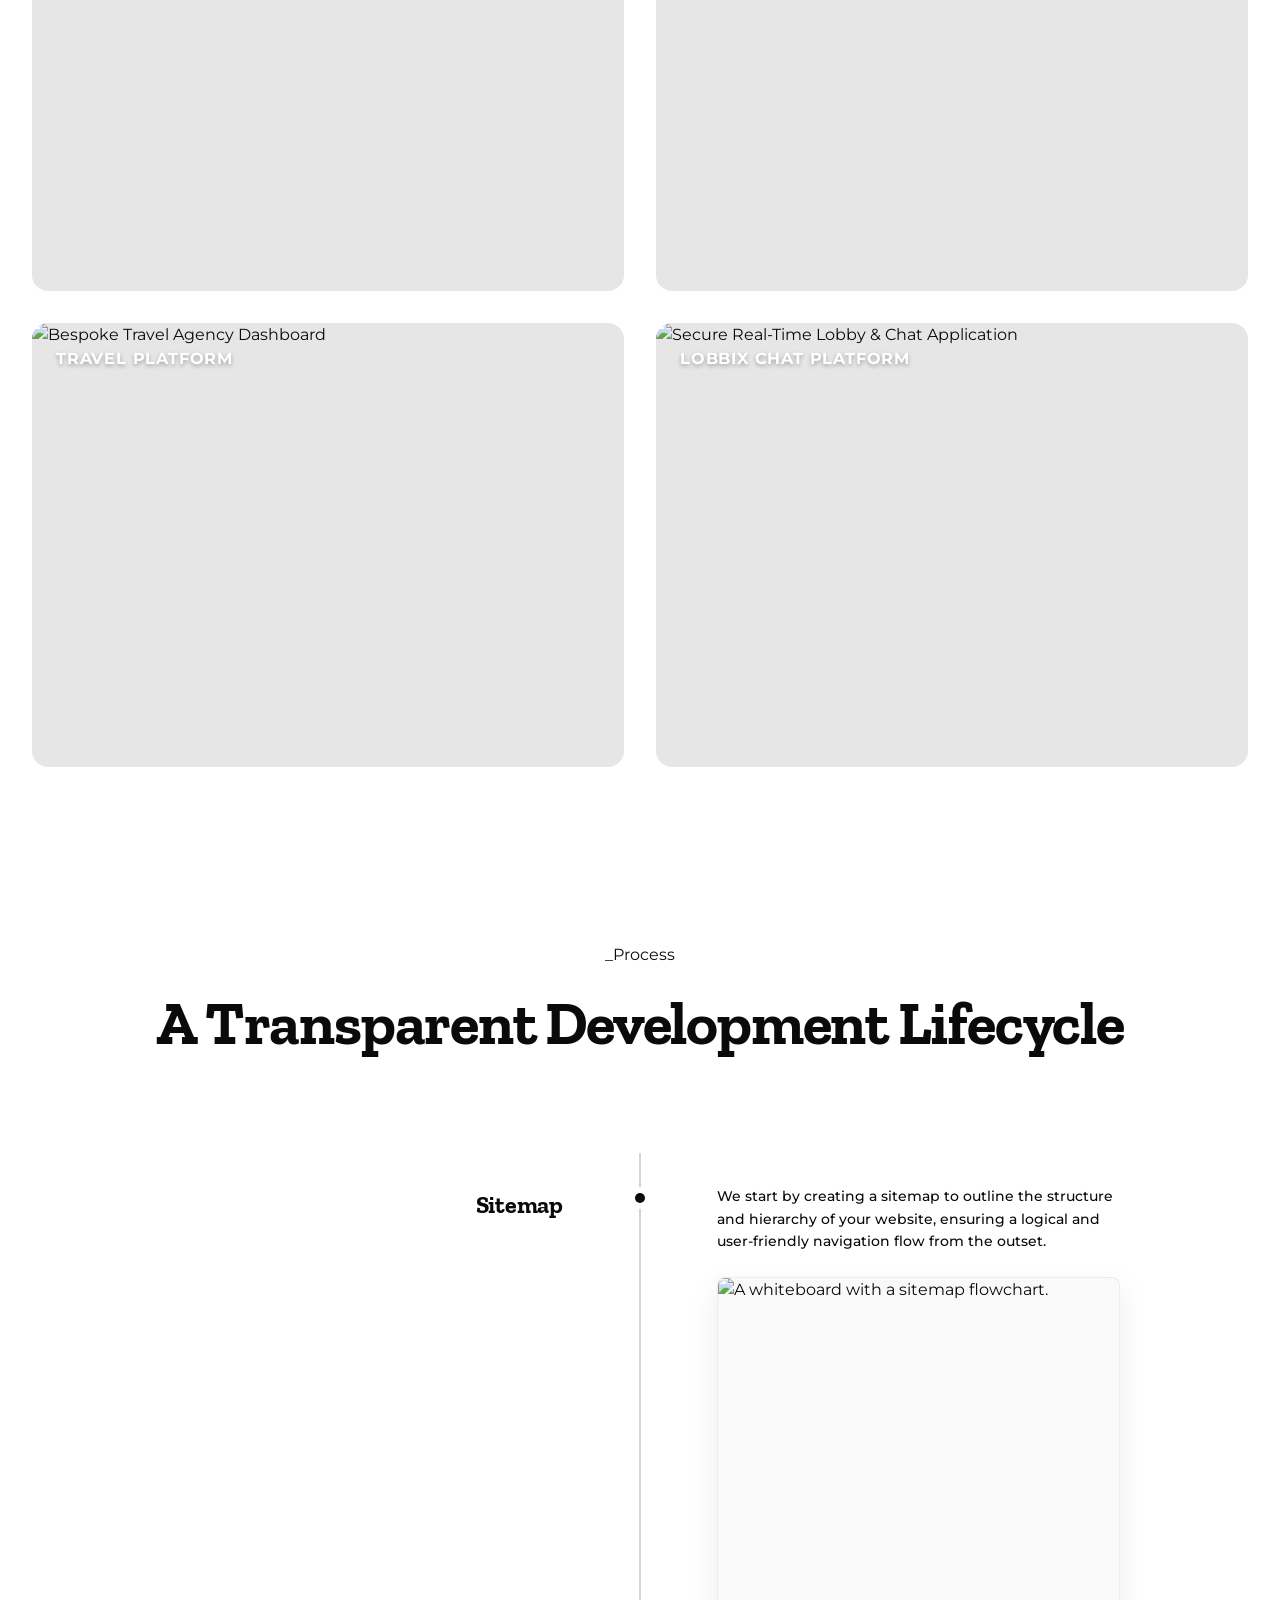
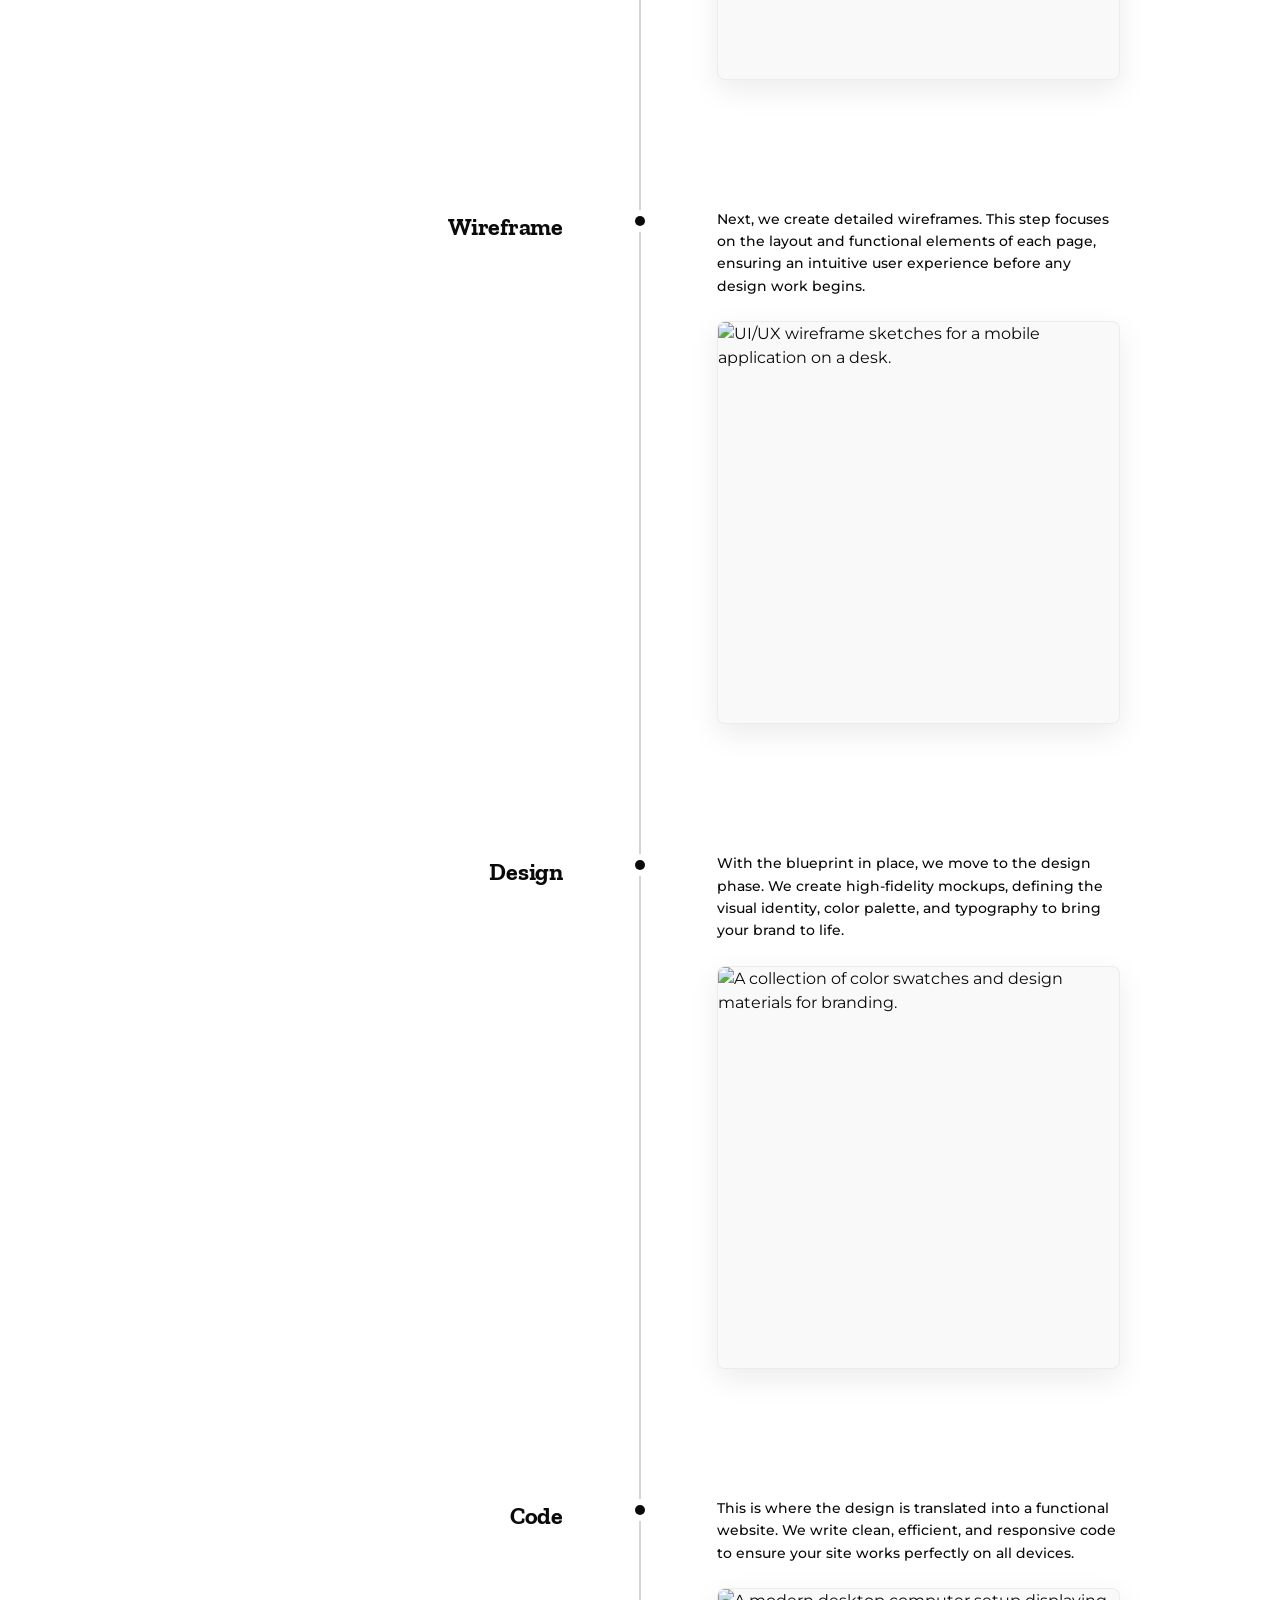
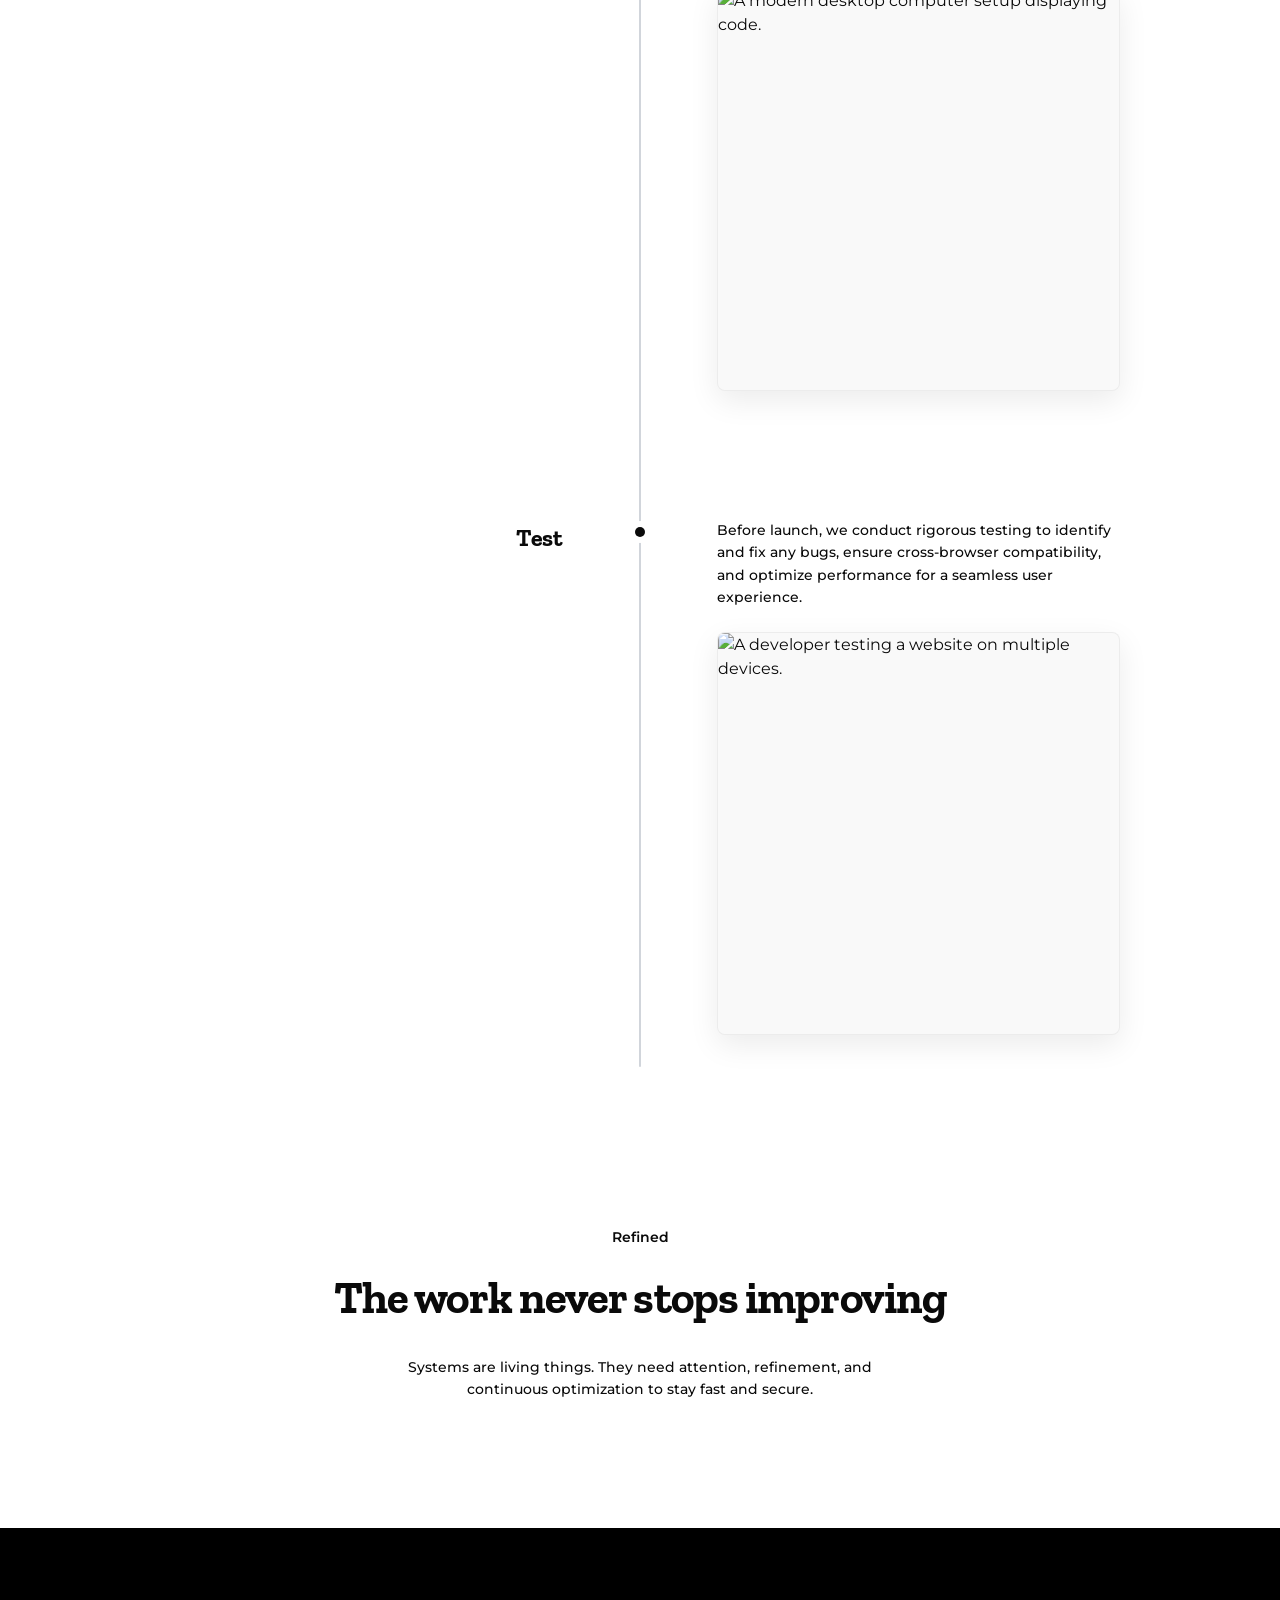
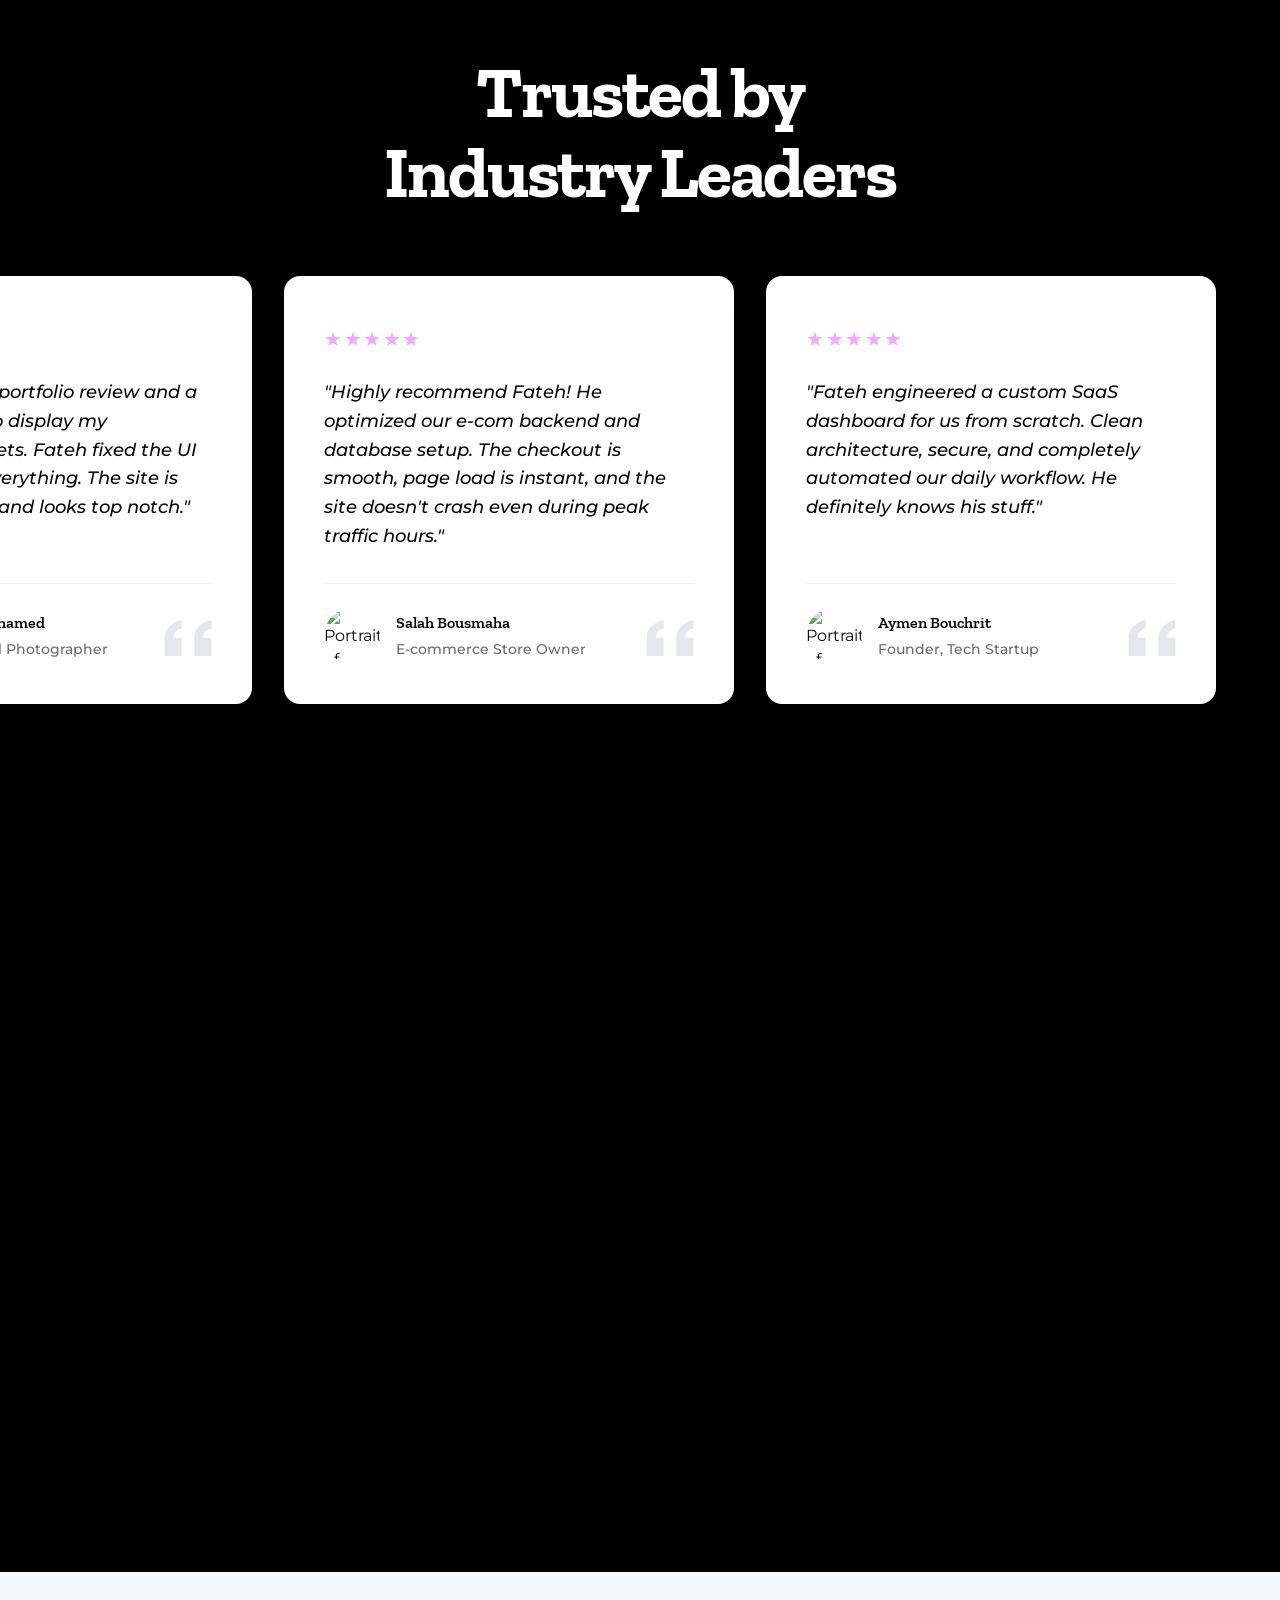
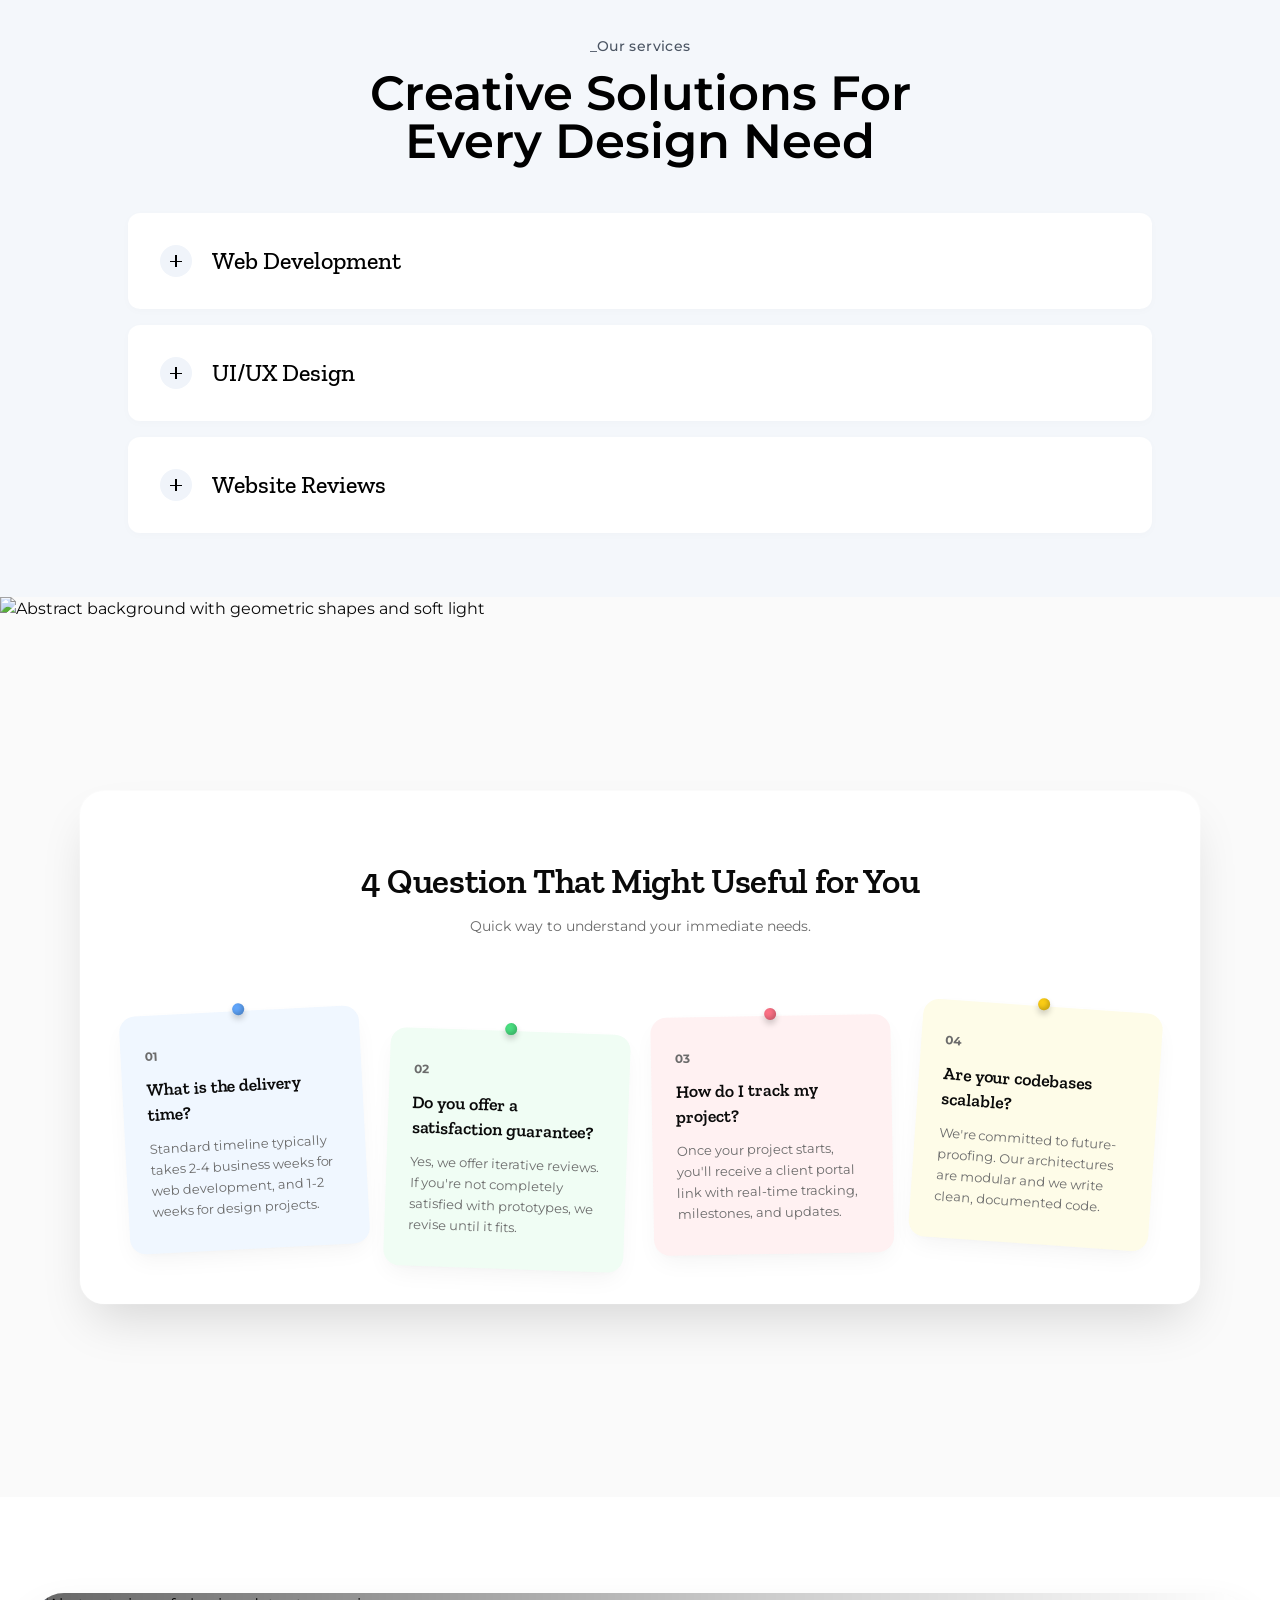
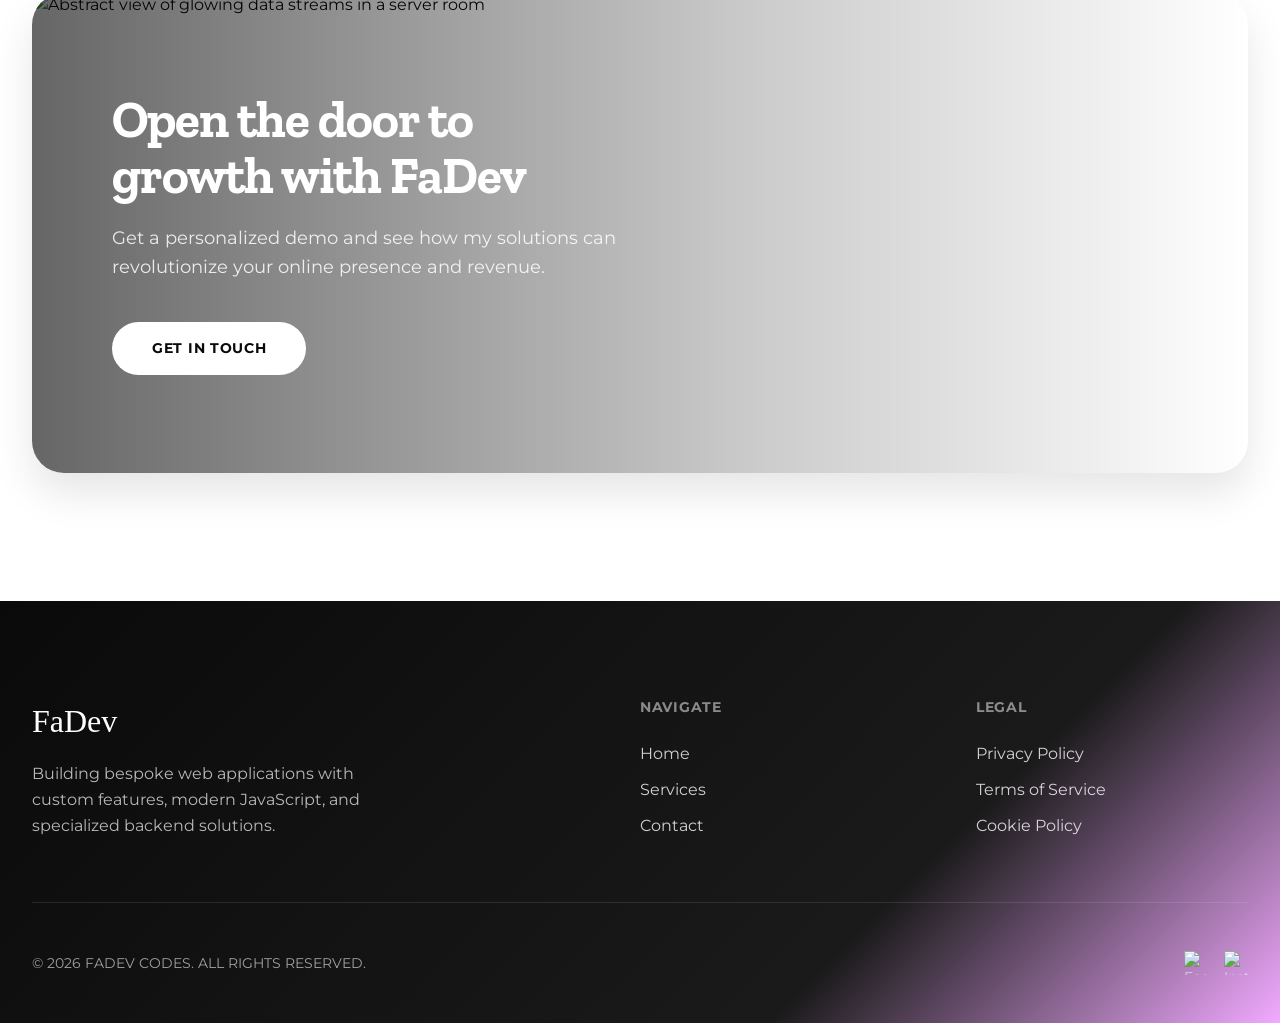
==== commit d107b8b7: "Update project details for Lobbix Chat Platform" ====
--- a/index.html
+++ b/index.html
@@ -265,15 +265,15 @@
           <source srcset="https://images.pexels.com/photos/5668858/pexels-photo-5668858.jpeg?auto=compress&cs=tinysrgb&w=800&fm=webp" type="image/webp">
           <img class="lazy" src="[data-uri]" data-src="https://images.pexels.com/photos/5668858/pexels-photo-5668858.jpeg?auto=compress&cs=tinysrgb&w=800" alt="Secure Real-Time Lobby & Chat Application" loading="lazy">
         </picture>
-        <span class="project-tag">Gym Directory Portal</span>
+        <span class="project-tag">Lobbix Chat Platform</span>
         <div class="project-arrow"><svg width="24" height="24" viewBox="0 0 24 24" fill="none" stroke="currentColor" stroke-width="2" stroke-linecap="round" stroke-linejoin="round"><path d="M7 17 17 7"></path><path d="M7 7h10v10"></path></svg></div>
         <div class="project-info">
           <div class="project-info-top">
-            <h3>Comprehensive Gym Listings, Locations & Pricing Maps</h3>
+            <h3>Modern Chat Platform Like Omegle</h3>
           </div>
           <div class="project-info-bot">
-            <span>Real-Time Admin Dashboard / Planning & Schedule Management</span>
-            <span>July 13, 2026</span>
+            <span>Real-Time Video & Text Chat</span>
+            <span>jun 06, 2026</span>
           </div>
         </div>
       </a>
